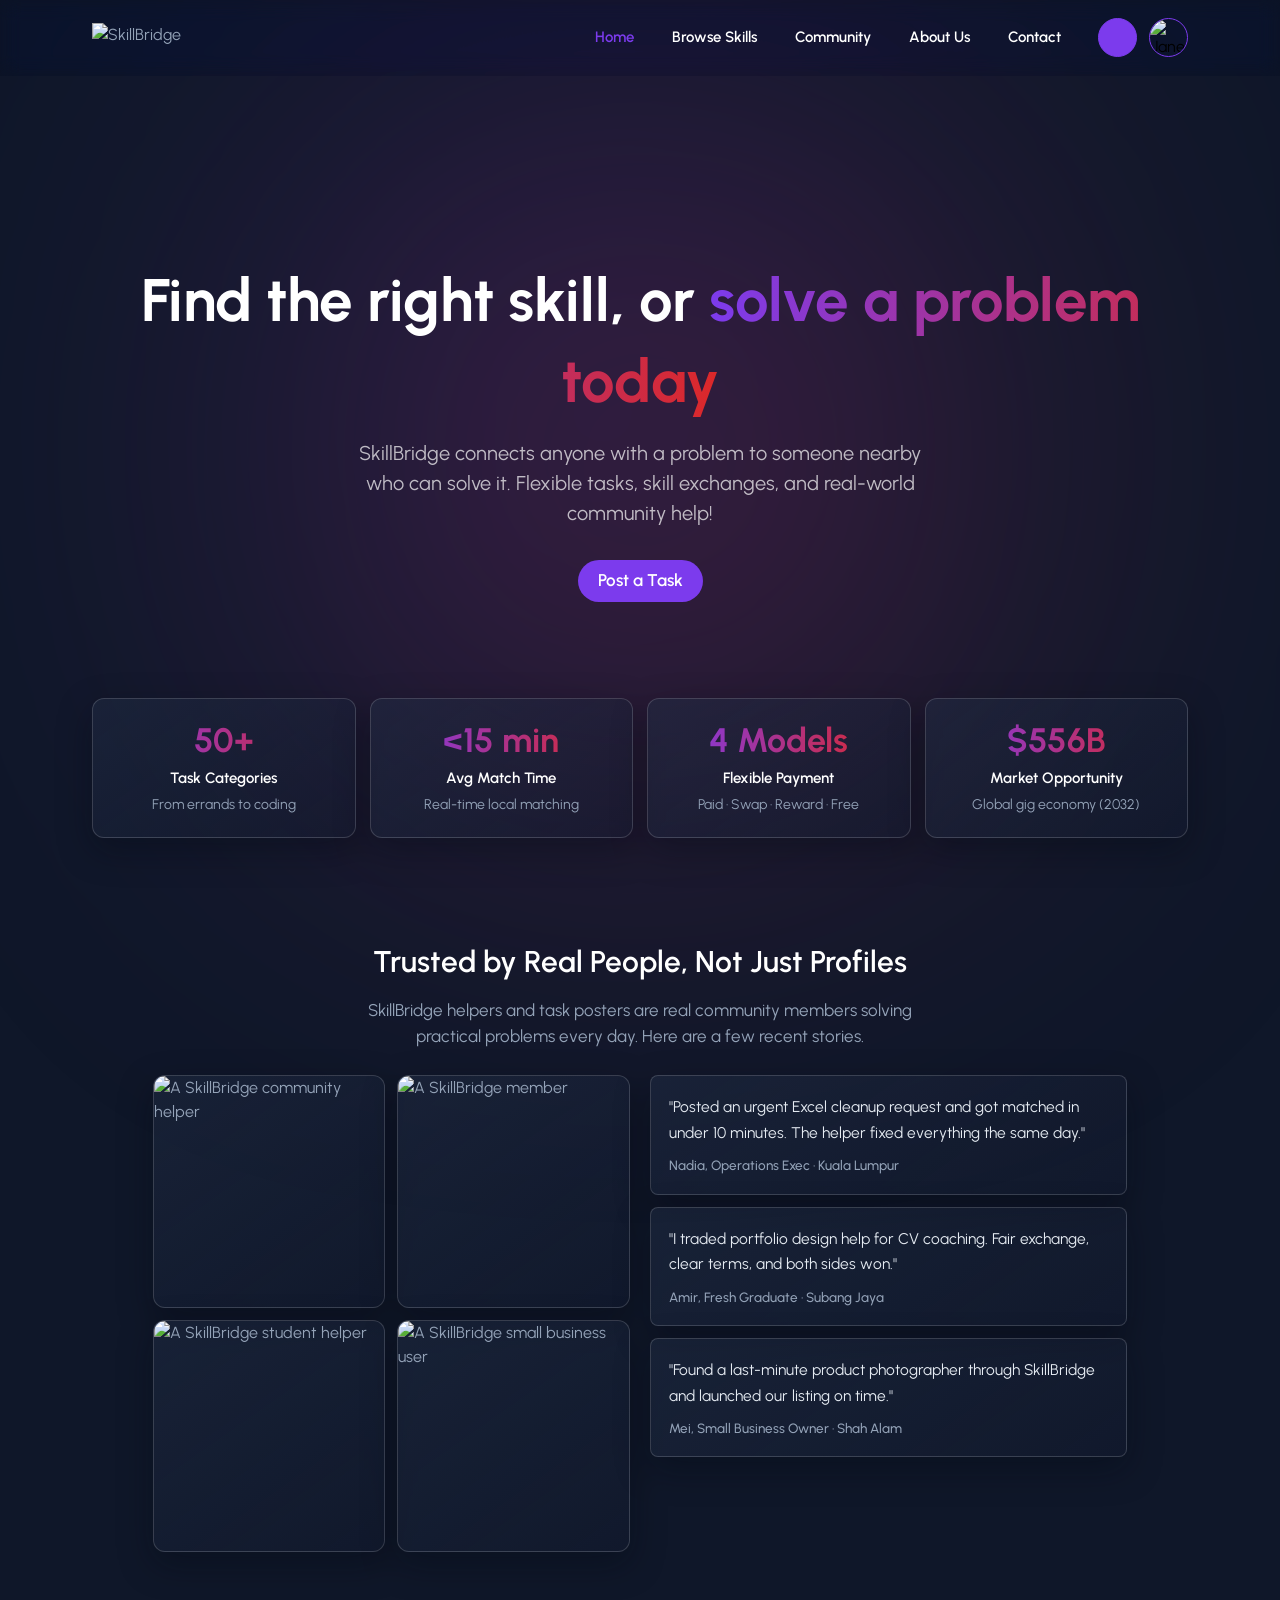
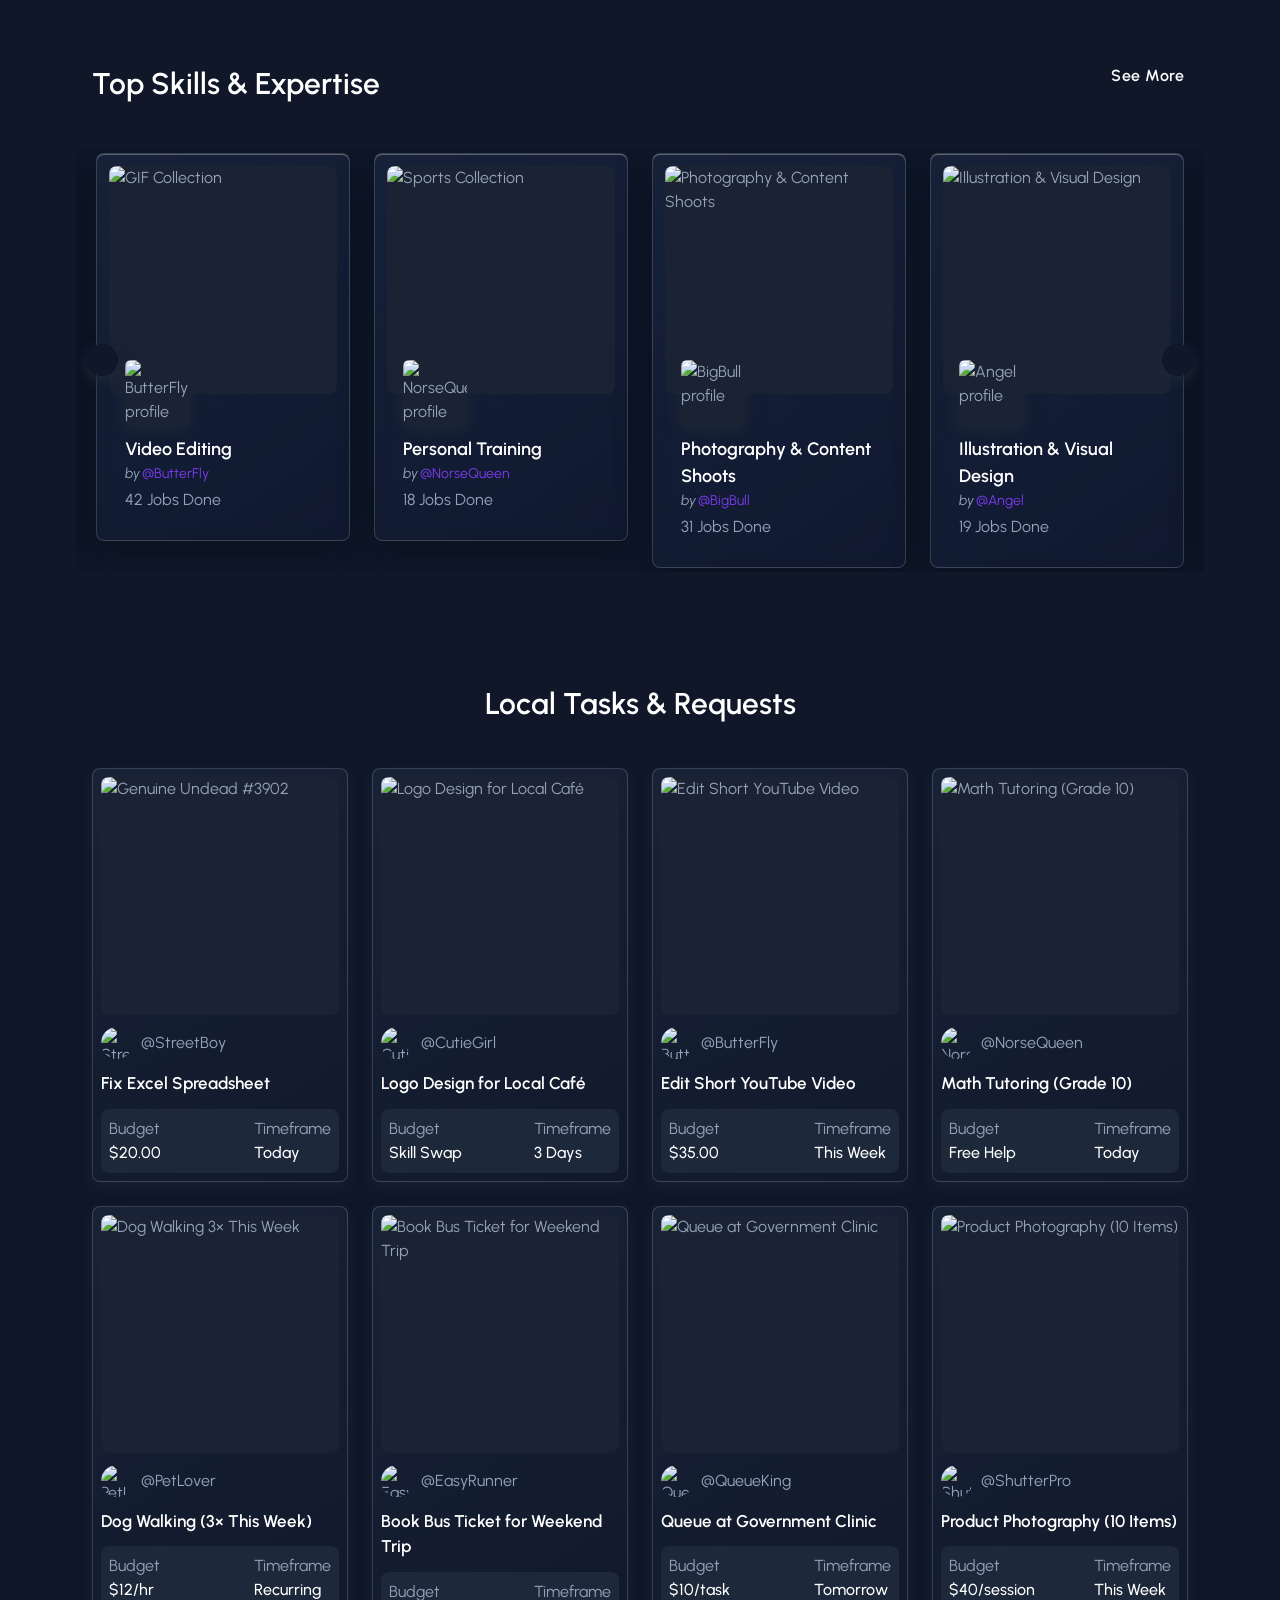
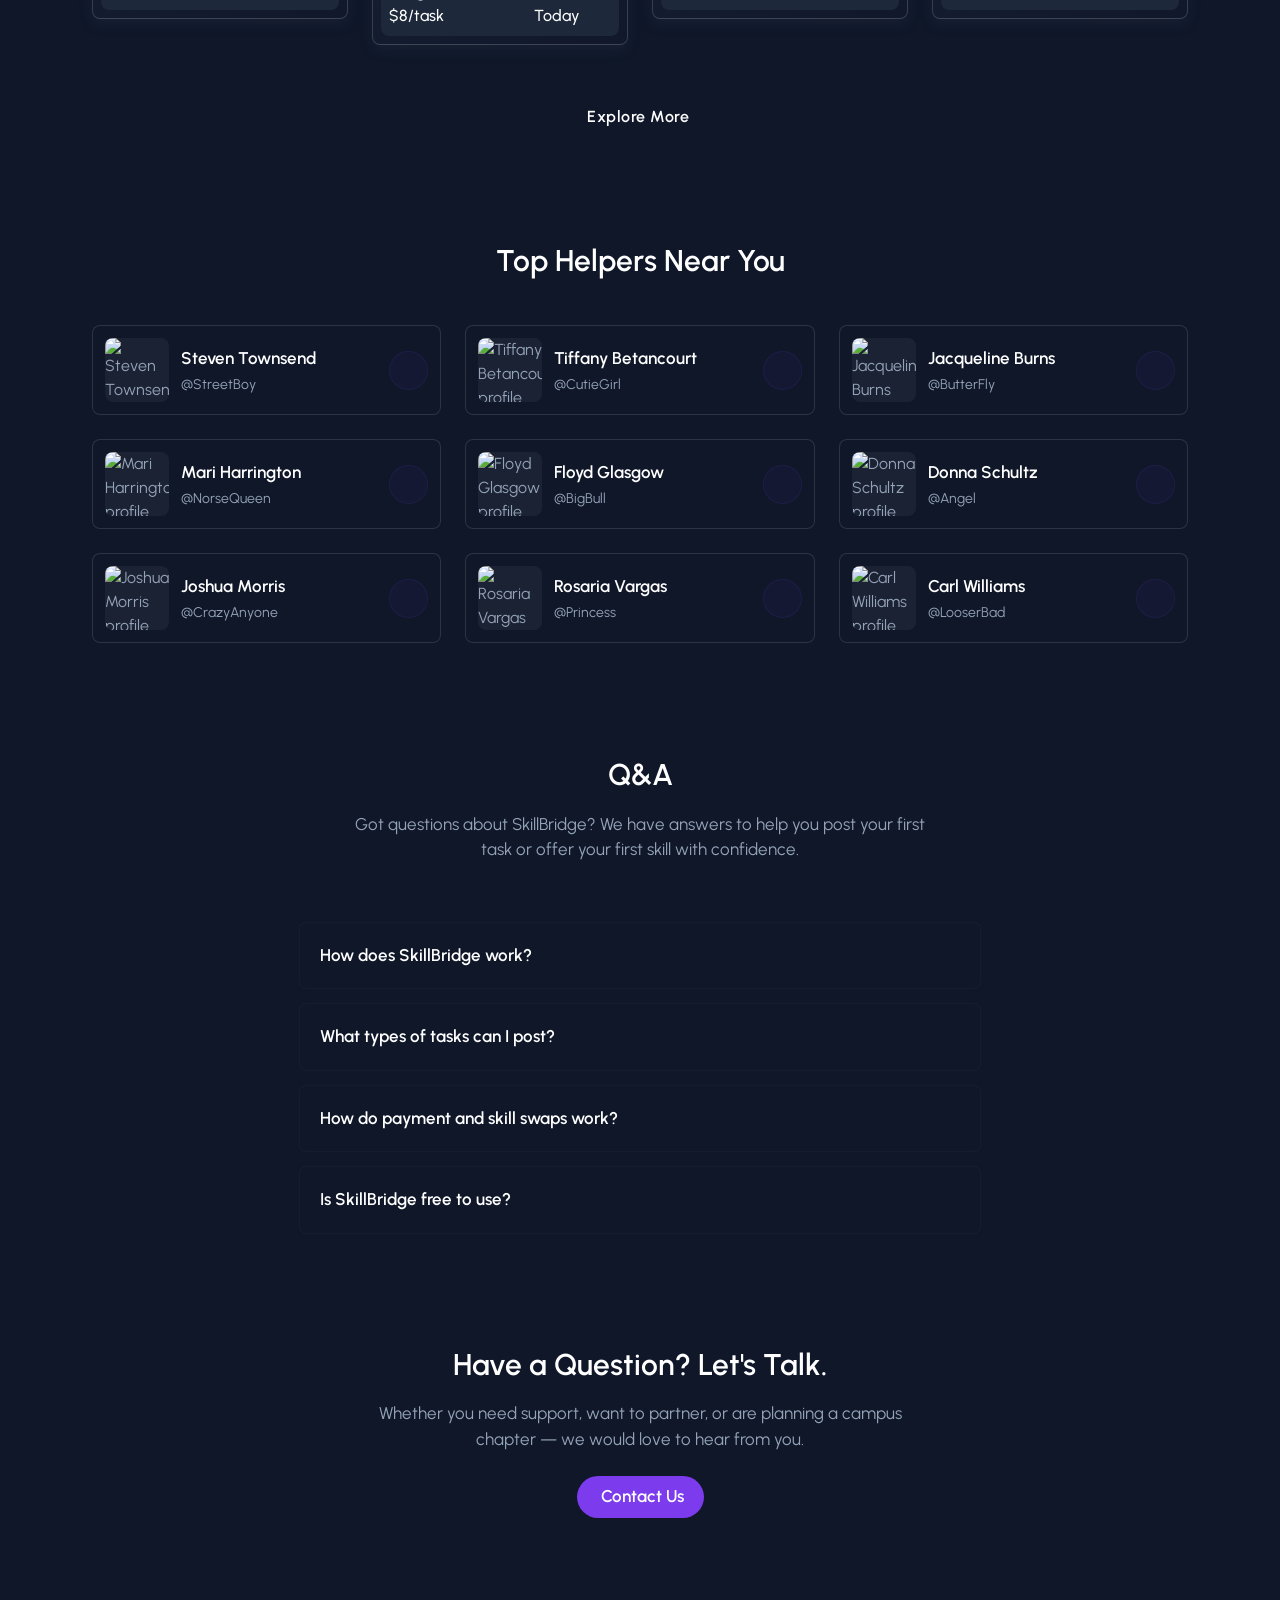
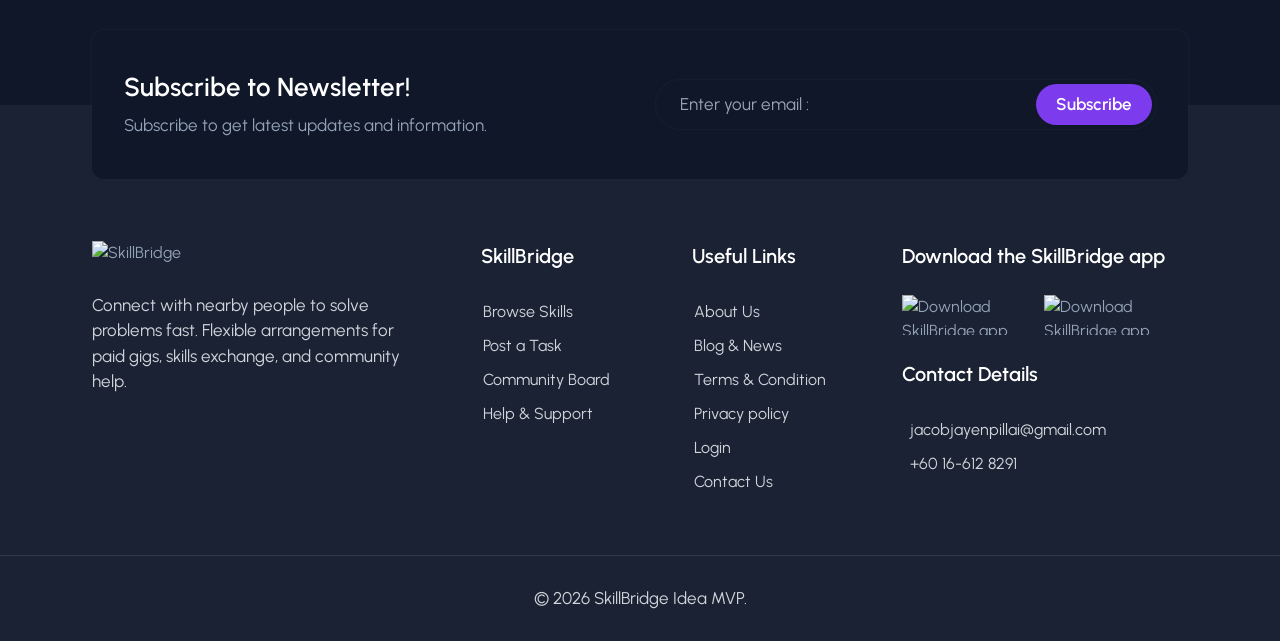
==== index.html @ 65a3cb04 "Initial commit to repository for documentation, references, and rollback" ====
<!doctype html>
<html lang="en">
    <head>
        <meta charset="UTF-8" />
        <meta http-equiv="X-UA-Compatible" content="IE=edge" />
        <meta name="viewport" content="width=device-width, initial-scale=1.0" />

        <!--
    - primary meta tags
  -->
        <title>SkillBridge - Find Skills & Get Help Fast</title>
        <meta
            name="title"
            content="SkillBridge - Find Skills & Get Help Fast"
        />
        <meta
            name="description"
            content="A mobile micro-task platform that connects anyone with a problem to someone nearby who can solve it."
        />

        <!--
    - seo and social sharing meta
  -->
        <link rel="canonical" href="./index.html" />

        <meta property="og:type" content="website" />
        <meta property="og:site_name" content="SkillBridge" />
        <meta
            property="og:title"
            content="SkillBridge - Find Skills & Get Help Fast"
        />
        <meta
            property="og:description"
            content="Connect with nearby skilled people to solve tasks quickly through paid gigs, swaps, rewards, or community help."
        />
        <meta property="og:url" content="./index.html" />
        <meta property="og:image" content="./assets/images/logo.svg" />

        <meta name="twitter:card" content="summary_large_image" />
        <meta name="twitter:title" content="SkillBridge - Find Skills & Get Help Fast" />
        <meta
            name="twitter:description"
            content="Connect with nearby skilled people to solve tasks quickly through paid gigs, swaps, rewards, or community help."
        />
        <meta name="twitter:image" content="./assets/images/logo.svg" />

        <script type="application/ld+json">
            {
                "@context": "https://schema.org",
                "@graph": [
                    {
                        "@type": "Organization",
                        "@id": "./#organization",
                        "name": "SkillBridge",
                        "url": "./index.html",
                        "logo": "./assets/images/logo.svg",
                        "description": "SkillBridge connects people who need help with nearby skilled helpers for fast, flexible task completion.",
                        "email": "jacobjayenpillai@gmail.com",
                        "telephone": "+60166128291"
                    },
                    {
                        "@type": "WebSite",
                        "@id": "./#website",
                        "url": "./index.html",
                        "name": "SkillBridge",
                        "description": "Find skills and get help fast with local micro-task matching.",
                        "publisher": {
                            "@id": "./#organization"
                        }
                    },
                    {
                        "@type": "WebPage",
                        "@id": "./index.html#webpage",
                        "url": "./index.html",
                        "name": "SkillBridge - Find Skills & Get Help Fast",
                        "isPartOf": {
                            "@id": "./#website"
                        },
                        "about": {
                            "@id": "./#organization"
                        },
                        "description": "A mobile micro-task platform that connects anyone with a problem to someone nearby who can solve it."
                    },
                    {
                        "@type": "FAQPage",
                        "@id": "./index.html#faq",
                        "mainEntity": [
                            {
                                "@type": "Question",
                                "name": "How does SkillBridge work?",
                                "acceptedAnswer": {
                                    "@type": "Answer",
                                    "text": "Post a task describing what you need, set a budget or swap offer, and we match you with nearby helpers who have the right skill. Accept the best fit and get it done fast."
                                }
                            },
                            {
                                "@type": "Question",
                                "name": "What types of tasks can I post?",
                                "acceptedAnswer": {
                                    "@type": "Answer",
                                    "text": "Anything from spreadsheet fixes and design work to tutoring, video editing, handyman help, and career coaching. If it is a real skill, someone nearby likely has it."
                                }
                            },
                            {
                                "@type": "Question",
                                "name": "How do payment and skill swaps work?",
                                "acceptedAnswer": {
                                    "@type": "Answer",
                                    "text": "You can offer a cash rate, propose a skill exchange, offer a reward, or request free community help. All arrangements are agreed between you and your helper before work begins."
                                }
                            },
                            {
                                "@type": "Question",
                                "name": "Is SkillBridge free to use?",
                                "acceptedAnswer": {
                                    "@type": "Answer",
                                    "text": "Browsing and posting tasks is always free. SkillBridge earns a small service fee only when a paid task is successfully completed with no upfront cost to try."
                                }
                            }
                        ]
                    }
                ]
            }
        </script>

        <!--
    - favicon
  -->
        <link rel="shortcut icon" href="./favicon.svg" type="image/svg+xml" />

        <!--
    - google font link
  -->
        <link rel="preconnect" href="https://fonts.googleapis.com" />
        <link rel="preconnect" href="https://fonts.gstatic.com" crossorigin />
        <link
            href="https://fonts.googleapis.com/css2?family=Urbanist:wght@400;500;600;700&display=swap"
            rel="stylesheet"
        />

        <!--
    - custom css link
  -->
        <link rel="stylesheet" href="./assets/css/style.css" />
    </head>

    <body id="top">
        <!--
    - #HEADER
  -->

        <header class="header" data-header>
            <div class="container">
                <a href="#">
                    <img
                        src="./assets/images/logo-small.svg"
                        width="40"
                        height="40"
                        alt="SkillBridge home"
                        class="logo-small"
                    />
                    <img
                        src="./assets/images/logo.svg"
                        width="126"
                        height="28"
                        alt="SkillBridge home"
                        class="logo"
                    />
                </a>
                <!-- navigation bar for SkillBridge -->
                <nav class="navbar" data-navbar>
                    <ul class="navbar-list">
                        <li>
                            <a
                                href="./index.html"
                                class="navbar-link label-lg link:hover"
                                aria-current="page"
                                >Home</a
                            >
                        </li>

                        <li>
                            <a
                                href="./browse-skills.html"
                                class="navbar-link label-lg link:hover"
                                >Browse Skills</a
                            >
                        </li>

                        <li>
                            <a
                                href="./community.html"
                                class="navbar-link label-lg link:hover"
                                >Community</a
                            >
                        </li>

                        <li>
                            <a
                                href="./about-us.html"
                                class="navbar-link label-lg link:hover"
                                >About Us</a
                            >
                        </li>

                        <li>
                            <a
                                href="./contact.html"
                                class="navbar-link label-lg link:hover"
                                >Contact</a
                            >
                        </li>
                    </ul>
                </nav>

                <div class="header-action">
                    <button
                        class="btn-icon primary"
                        aria-label="Post a Task"
                        onclick="openTaskModal()"
                    >
                        <ion-icon name="add-circle-outline"></ion-icon>
                    </button>

                    <button
                        class="btn-icon profil-btn"
                        aria-label="SkillBridge account: Jane Doe"
                    >
                        <img
                            src="./assets/images/profile.jpg"
                            width="50"
                            height="50"
                            alt="Jane Doe"
                            class="img-cover"
                        />
                    </button>

                    <button
                        class="nav-toggle-btn"
                        aria-label="menu toggle"
                        data-nav-toggler
                    >
                        <ion-icon
                            name="menu-outline"
                            aria-hidden="true"
                            class="default-icon"
                        ></ion-icon>

                        <ion-icon
                            name="close-outline"
                            aria-hidden="true"
                            class="active-icon"
                        ></ion-icon>
                    </button>
                </div>
            </div>
        </header>

        <main>
            <article>
                <!--
        - #HERO
      -->

                <section class="section hero" aria-label="home">
                    <div class="container">
                        <h1 class="headline-lg hero-title" data-reveal>
                            Find the right skill, or
                            <span class="span">solve a problem today</span>
                        </h1>

                        <p
                            class="section-text body-lg"
                            data-reveal
                            data-reveal-delay="0.08s"
                        >
                            SkillBridge connects anyone with a problem to
                            someone nearby who can solve it. Flexible tasks,
                            skill exchanges, and real-world community help!
                        </p>

                        <a
                            href="#"
                            class="btn"
                            onclick="openTaskModal()"
                            data-reveal
                            data-reveal-delay="0.14s"
                            >Post a Task</a
                        >
                    </div>
                </section>

                <!--
        - #STATS STRIP
      -->

                <section
                    class="section stats-strip"
                    aria-label="platform stats"
                >
                    <div class="container">
                        <ul class="stats-grid">
                            <li class="stat-card" data-reveal>
                                <p class="stat-value">50+</p>
                                <p class="stat-desc">Task Categories</p>
                                <p class="stat-sub">From errands to coding</p>
                            </li>
                            <li
                                class="stat-card"
                                data-reveal
                                data-reveal-delay="0.08s"
                            >
                                <p class="stat-value">&lt;15 min</p>
                                <p class="stat-desc">Avg Match Time</p>
                                <p class="stat-sub">Real-time local matching</p>
                            </li>
                            <li
                                class="stat-card"
                                data-reveal
                                data-reveal-delay="0.16s"
                            >
                                <p class="stat-value">4 Models</p>
                                <p class="stat-desc">Flexible Payment</p>
                                <p class="stat-sub">
                                    Paid · Swap · Reward · Free
                                </p>
                            </li>
                            <li
                                class="stat-card"
                                data-reveal
                                data-reveal-delay="0.24s"
                            >
                                <p class="stat-value">$556B</p>
                                <p class="stat-desc">Market Opportunity</p>
                                <p class="stat-sub">
                                    Global gig economy (2032)
                                </p>
                            </li>
                        </ul>
                    </div>
                </section>

                <!--
        - #TRUST
      -->

                <section class="section trust" aria-labelledby="trust-label">
                    <div class="container">
                        <h2
                            class="headline-md section-title text-center"
                            id="trust-label"
                            data-reveal
                        >
                            Trusted by Real People, Not Just Profiles
                        </h2>

                        <p
                            class="section-text body-md text-center"
                            data-reveal
                            data-reveal-delay="0.08s"
                        >
                            SkillBridge helpers and task posters are real
                            community members solving practical problems every
                            day. Here are a few recent stories.
                        </p>

                        <div class="trust-layout">
                            <div
                                class="trust-photos"
                                data-reveal
                                data-reveal-delay="0.14s"
                            >
                                <figure class="trust-photo trust-photo-lg">
                                    <img
                                        src="./assets/images/avatar-1.jpg"
                                        alt="A SkillBridge community helper"
                                        loading="lazy"
                                        width="220"
                                        height="220"
                                        class="img-cover"
                                    />
                                </figure>
                                <figure class="trust-photo trust-photo-sm">
                                    <img
                                        src="./assets/images/avatar-2.jpg"
                                        alt="A SkillBridge member"
                                        loading="lazy"
                                        width="140"
                                        height="140"
                                        class="img-cover"
                                    />
                                </figure>
                                <figure class="trust-photo trust-photo-sm">
                                    <img
                                        src="./assets/images/avatar-4.jpg"
                                        alt="A SkillBridge student helper"
                                        loading="lazy"
                                        width="140"
                                        height="140"
                                        class="img-cover"
                                    />
                                </figure>
                                <figure class="trust-photo trust-photo-lg">
                                    <img
                                        src="./assets/images/avatar-8.jpg"
                                        alt="A SkillBridge small business user"
                                        loading="lazy"
                                        width="220"
                                        height="220"
                                        class="img-cover"
                                    />
                                </figure>
                            </div>

                            <div class="trust-cards">
                                <article
                                    class="trust-card card"
                                    data-reveal
                                    data-reveal-delay="0.2s"
                                >
                                    <p class="trust-quote">
                                        "Posted an urgent Excel cleanup request
                                        and got matched in under 10 minutes. The
                                        helper fixed everything the same day."
                                    </p>
                                    <p class="trust-meta">
                                        Nadia, Operations Exec · Kuala Lumpur
                                    </p>
                                </article>

                                <article
                                    class="trust-card card"
                                    data-reveal
                                    data-reveal-delay="0.26s"
                                >
                                    <p class="trust-quote">
                                        "I traded portfolio design help for CV
                                        coaching. Fair exchange, clear terms,
                                        and both sides won."
                                    </p>
                                    <p class="trust-meta">
                                        Amir, Fresh Graduate · Subang Jaya
                                    </p>
                                </article>

                                <article
                                    class="trust-card card"
                                    data-reveal
                                    data-reveal-delay="0.32s"
                                >
                                    <p class="trust-quote">
                                        "Found a last-minute product
                                        photographer through SkillBridge and
                                        launched our listing on time."
                                    </p>
                                    <p class="trust-meta">
                                        Mei, Small Business Owner · Shah Alam
                                    </p>
                                </article>
                            </div>
                        </div>
                    </div>
                </section>

                <!--
        - #TOP COLLECTION
      -->

                <section
                    class="section top-collection"
                    aria-labelledby="collection-label"
                >
                    <div class="container">
                        <div class="title-wrapper">
                            <h2
                                class="headline-md section-title text-center"
                                id="collection-label"
                            >
                                Top Skills & Expertise
                            </h2>

                            <a
                                href="./browse-skills.html"
                                class="btn-link link:hover"
                            >
                                <span class="span">See More</span>

                                <ion-icon
                                    name="arrow-forward"
                                    aria-hidden="true"
                                ></ion-icon>
                            </a>
                        </div>

                        <div class="slider" data-slider>
                            <ul class="slider-container" data-slider-container>
                                <li class="slider-item">
                                    <div class="collection-card card">
                                        <figure
                                            class="card-banner img-holder"
                                            style="--width: 500; --height: 500"
                                        >
                                            <img
                                                src="./assets/images/showcase-1.jpg"
                                                width="500"
                                                height="500"
                                                loading="lazy"
                                                alt="Digital Collection"
                                                class="img-cover"
                                            />
                                        </figure>

                                        <div class="card-content">
                                            <div class="card-profile">
                                                <img
                                                    src="./assets/images/avatar-1.jpg"
                                                    width="64"
                                                    height="64"
                                                    loading="lazy"
                                                    alt="CutieGirl profile"
                                                />

                                                <ion-icon
                                                    name="checkmark-circle"
                                                    aria-hidden="true"
                                                ></ion-icon>
                                            </div>

                                            <h3 class="title-md card-title">
                                                <a href="#" class="link:hover"
                                                    >Graphic Design</a
                                                >
                                            </h3>

                                            <p class="label-md card-author">
                                                by
                                                <a href="#" class="link"
                                                    >@CutieGirl</a
                                                >
                                            </p>

                                            <p class="card-text">
                                                25 Jobs Done
                                            </p>
                                        </div>
                                    </div>
                                </li>

                                <li class="slider-item">
                                    <div class="collection-card card">
                                        <figure
                                            class="card-banner img-holder"
                                            style="--width: 500; --height: 500"
                                        >
                                            <img
                                                src="./assets/images/showcase-2.jpg"
                                                width="500"
                                                height="500"
                                                loading="lazy"
                                                alt="GIF Collection"
                                                class="img-cover"
                                            />
                                        </figure>

                                        <div class="card-content">
                                            <div class="card-profile">
                                                <img
                                                    src="./assets/images/avatar-2.jpg"
                                                    width="64"
                                                    height="64"
                                                    loading="lazy"
                                                    alt="ButterFly profile"
                                                />

                                                <ion-icon
                                                    name="checkmark-circle"
                                                    aria-hidden="true"
                                                ></ion-icon>
                                            </div>

                                            <h3 class="title-md card-title">
                                                <a href="#" class="link:hover"
                                                    >Video Editing</a
                                                >
                                            </h3>

                                            <p class="label-md card-author">
                                                by
                                                <a href="#" class="link"
                                                    >@ButterFly</a
                                                >
                                            </p>

                                            <p class="card-text">
                                                42 Jobs Done
                                            </p>
                                        </div>
                                    </div>
                                </li>

                                <li class="slider-item">
                                    <div class="collection-card card">
                                        <figure
                                            class="card-banner img-holder"
                                            style="--width: 500; --height: 500"
                                        >
                                            <img
                                                src="./assets/images/showcase-3.jpg"
                                                width="500"
                                                height="500"
                                                loading="lazy"
                                                alt="Sports Collection"
                                                class="img-cover"
                                            />
                                        </figure>

                                        <div class="card-content">
                                            <div class="card-profile">
                                                <img
                                                    src="./assets/images/avatar-3.jpg"
                                                    width="64"
                                                    height="64"
                                                    loading="lazy"
                                                    alt="NorseQueen profile"
                                                />

                                                <ion-icon
                                                    name="checkmark-circle"
                                                    aria-hidden="true"
                                                ></ion-icon>
                                            </div>

                                            <h3 class="title-md card-title">
                                                <a href="#" class="link:hover"
                                                    >Personal Training</a
                                                >
                                            </h3>

                                            <p class="label-md card-author">
                                                by
                                                <a href="#" class="link"
                                                    >@NorseQueen</a
                                                >
                                            </p>

                                            <p class="card-text">
                                                18 Jobs Done
                                            </p>
                                        </div>
                                    </div>
                                </li>

                                <li class="slider-item">
                                    <div class="collection-card card">
                                        <figure
                                            class="card-banner img-holder"
                                            style="--width: 500; --height: 500"
                                        >
                                            <img
                                                src="./assets/images/showcase-4.jpg"
                                                width="500"
                                                height="500"
                                                loading="lazy"
                                                alt="Photography & Content Shoots"
                                                class="img-cover"
                                            />
                                        </figure>

                                        <div class="card-content">
                                            <div class="card-profile">
                                                <img
                                                    src="./assets/images/avatar-4.jpg"
                                                    width="64"
                                                    height="64"
                                                    loading="lazy"
                                                    alt="BigBull profile"
                                                />

                                                <ion-icon
                                                    name="checkmark-circle"
                                                    aria-hidden="true"
                                                ></ion-icon>
                                            </div>

                                            <h3 class="title-md card-title">
                                                <a href="#" class="link:hover"
                                                    >Photography & Content
                                                    Shoots</a
                                                >
                                            </h3>

                                            <p class="label-md card-author">
                                                by
                                                <a href="#" class="link"
                                                    >@BigBull</a
                                                >
                                            </p>

                                            <p class="card-text">
                                                31 Jobs Done
                                            </p>
                                        </div>
                                    </div>
                                </li>

                                <li class="slider-item">
                                    <div class="collection-card card">
                                        <figure
                                            class="card-banner img-holder"
                                            style="--width: 500; --height: 500"
                                        >
                                            <img
                                                src="./assets/images/showcase-5.jpg"
                                                width="500"
                                                height="500"
                                                loading="lazy"
                                                alt="Illustration & Visual Design"
                                                class="img-cover"
                                            />
                                        </figure>

                                        <div class="card-content">
                                            <div class="card-profile">
                                                <img
                                                    src="./assets/images/avatar-5.jpg"
                                                    width="64"
                                                    height="64"
                                                    loading="lazy"
                                                    alt="Angel profile"
                                                />

                                                <ion-icon
                                                    name="checkmark-circle"
                                                    aria-hidden="true"
                                                ></ion-icon>
                                            </div>

                                            <h3 class="title-md card-title">
                                                <a href="#" class="link:hover"
                                                    >Illustration & Visual
                                                    Design</a
                                                >
                                            </h3>

                                            <p class="label-md card-author">
                                                by
                                                <a href="#" class="link"
                                                    >@Angel</a
                                                >
                                            </p>

                                            <p class="card-text">
                                                19 Jobs Done
                                            </p>
                                        </div>
                                    </div>
                                </li>

                                <li class="slider-item">
                                    <div class="collection-card card">
                                        <figure
                                            class="card-banner img-holder"
                                            style="--width: 500; --height: 500"
                                        >
                                            <img
                                                src="./assets/images/showcase-6.gif"
                                                width="500"
                                                height="500"
                                                loading="lazy"
                                                alt="Motion Graphics & Animation"
                                                class="img-cover"
                                            />
                                        </figure>

                                        <div class="card-content">
                                            <div class="card-profile">
                                                <img
                                                    src="./assets/images/avatar-6.gif"
                                                    width="64"
                                                    height="64"
                                                    loading="lazy"
                                                    alt="CrazyAnyone profile"
                                                />

                                                <ion-icon
                                                    name="checkmark-circle"
                                                    aria-hidden="true"
                                                ></ion-icon>
                                            </div>

                                            <h3 class="title-md card-title">
                                                <a href="#" class="link:hover"
                                                    >Motion Graphics &
                                                    Animation</a
                                                >
                                            </h3>

                                            <p class="label-md card-author">
                                                by
                                                <a href="#" class="link"
                                                    >@CrazyAnyone</a
                                                >
                                            </p>

                                            <p class="card-text">
                                                28 Jobs Done
                                            </p>
                                        </div>
                                    </div>
                                </li>
                            </ul>

                            <button
                                class="slider-btn prev"
                                aria-label="Slide to previous item"
                                data-slider-prev
                            >
                                <ion-icon
                                    name="chevron-back-sharp"
                                    aria-hidden="true"
                                ></ion-icon>
                            </button>

                            <button
                                class="slider-btn next"
                                aria-label="Slide to next item"
                                data-slider-next
                            >
                                <ion-icon
                                    name="chevron-forward-sharp"
                                    aria-hidden="true"
                                ></ion-icon>
                            </button>
                        </div>

                        <a
                            href="./browse-skills.html"
                            class="btn-link link:hover"
                        >
                            <span class="span">See More</span>

                            <ion-icon
                                name="arrow-forward"
                                aria-hidden="true"
                            ></ion-icon>
                        </a>
                    </div>
                </section>

                <!--
        - #DISCOVER ITEM
      -->

                <section
                    class="section discover"
                    aria-labelledby="discover-label"
                >
                    <div class="container">
                        <h2
                            class="headline-md section-title text-center"
                            id="discover-label"
                        >
                            Local Tasks & Requests
                        </h2>

                        <ul class="grid-list">
                            <li>
                                <div class="discover-card card">
                                    <div
                                        class="card-banner img-holder"
                                        style="--width: 500; --height: 500"
                                    >
                                        <img
                                            src="./assets/images/showcase-8.gif"
                                            width="500"
                                            height="500"
                                            loading="lazy"
                                            alt="Genuine Undead #3902"
                                            class="img-cover"
                                        />

                                        <button
                                            class="btn btn-primary"
                                            onclick="openSwipeModal()"
                                        >
                                            <ion-icon
                                                name="flash"
                                                aria-hidden="true"
                                            ></ion-icon>

                                            <span class="span">Offer Help</span>
                                        </button>
                                    </div>

                                    <div class="card-profile">
                                        <img
                                            src="./assets/images/avatar-8.jpg"
                                            width="32"
                                            height="32"
                                            loading="lazy"
                                            alt="StreetBoy profile"
                                            class="img"
                                        />

                                        <a href="#" class="link:hover"
                                            >@StreetBoy</a
                                        >
                                    </div>

                                    <h3 class="title-sm card-title">
                                        <a href="#" class="link:hover"
                                            >Fix Excel Spreadsheet</a
                                        >
                                    </h3>

                                    <div class="card-meta">
                                        <div>
                                            <p>Budget</p>

                                            <div class="card-price">
                                                <span class="span">$20.00</span>
                                            </div>
                                        </div>

                                        <div>
                                            <p>Timeframe</p>

                                            <div class="card-price">
                                                <span class="span">Today</span>
                                            </div>
                                        </div>
                                    </div>
                                </div>
                            </li>

                            <li>
                                <div class="discover-card card">
                                    <div
                                        class="card-banner img-holder"
                                        style="--width: 500; --height: 500"
                                    >
                                        <img
                                            src="./assets/images/showcase-7.jpg"
                                            width="500"
                                            height="500"
                                            loading="lazy"
                                            alt="Logo Design for Local Café"
                                            class="img-cover"
                                        />

                                        <button
                                            class="btn btn-primary"
                                            onclick="openSwipeModal()"
                                        >
                                            <ion-icon
                                                name="flash"
                                                aria-hidden="true"
                                            ></ion-icon>

                                            <span class="span">Offer Help</span>
                                        </button>
                                    </div>

                                    <div class="card-profile">
                                        <img
                                            src="./assets/images/avatar-7.jpg"
                                            width="32"
                                            height="32"
                                            loading="lazy"
                                            alt="CutieGirl profile"
                                            class="img"
                                        />

                                        <a href="#" class="link:hover"
                                            >@CutieGirl</a
                                        >
                                    </div>

                                    <h3 class="title-sm card-title">
                                        <a href="#" class="link:hover"
                                            >Logo Design for Local Café</a
                                        >
                                    </h3>

                                    <div class="card-meta">
                                        <div>
                                            <p>Budget</p>

                                            <div class="card-price">
                                                <span class="span"
                                                    >Skill Swap</span
                                                >
                                            </div>
                                        </div>

                                        <div>
                                            <p>Timeframe</p>

                                            <div class="card-price">
                                                <span class="span">3 Days</span>
                                            </div>
                                        </div>
                                    </div>
                                </div>
                            </li>

                            <li>
                                <div class="discover-card card">
                                    <div
                                        class="card-banner img-holder"
                                        style="--width: 500; --height: 500"
                                    >
                                        <img
                                            src="./assets/images/showcase-6.gif"
                                            width="500"
                                            height="500"
                                            loading="lazy"
                                            alt="Edit Short YouTube Video"
                                            class="img-cover"
                                        />

                                        <button
                                            class="btn btn-primary"
                                            onclick="openSwipeModal()"
                                        >
                                            <ion-icon
                                                name="flash"
                                                aria-hidden="true"
                                            ></ion-icon>

                                            <span class="span">Offer Help</span>
                                        </button>
                                    </div>

                                    <div class="card-profile">
                                        <img
                                            src="./assets/images/avatar-6.gif"
                                            width="32"
                                            height="32"
                                            loading="lazy"
                                            alt="ButterFly profile"
                                            class="img"
                                        />

                                        <a href="#" class="link:hover"
                                            >@ButterFly</a
                                        >
                                    </div>

                                    <h3 class="title-sm card-title">
                                        <a href="#" class="link:hover"
                                            >Edit Short YouTube Video</a
                                        >
                                    </h3>

                                    <div class="card-meta">
                                        <div>
                                            <p>Budget</p>

                                            <div class="card-price">
                                                <span class="span">$35.00</span>
                                            </div>
                                        </div>

                                        <div>
                                            <p>Timeframe</p>

                                            <div class="card-price">
                                                <span class="span"
                                                    >This Week</span
                                                >
                                            </div>
                                        </div>
                                    </div>
                                </div>
                            </li>

                            <li>
                                <div class="discover-card card">
                                    <div
                                        class="card-banner img-holder"
                                        style="--width: 500; --height: 500"
                                    >
                                        <img
                                            src="./assets/images/showcase-5.jpg"
                                            width="500"
                                            height="500"
                                            loading="lazy"
                                            alt="Math Tutoring (Grade 10)"
                                            class="img-cover"
                                        />

                                        <button
                                            class="btn btn-primary"
                                            onclick="openSwipeModal()"
                                        >
                                            <ion-icon
                                                name="flash"
                                                aria-hidden="true"
                                            ></ion-icon>

                                            <span class="span">Offer Help</span>
                                        </button>
                                    </div>

                                    <div class="card-profile">
                                        <img
                                            src="./assets/images/avatar-5.jpg"
                                            width="32"
                                            height="32"
                                            loading="lazy"
                                            alt="NorseQueen profile"
                                            class="img"
                                        />

                                        <a href="#" class="link:hover"
                                            >@NorseQueen</a
                                        >
                                    </div>

                                    <h3 class="title-sm card-title">
                                        <a href="#" class="link:hover"
                                            >Math Tutoring (Grade 10)</a
                                        >
                                    </h3>

                                    <div class="card-meta">
                                        <div>
                                            <p>Budget</p>

                                            <div class="card-price">
                                                <span class="span"
                                                    >Free Help</span
                                                >
                                            </div>
                                        </div>

                                        <div>
                                            <p>Timeframe</p>

                                            <div class="card-price">
                                                <span class="span">Today</span>
                                            </div>
                                        </div>
                                    </div>
                                </div>
                            </li>

                            <li>
                                <div class="discover-card card">
                                    <div
                                        class="card-banner img-holder"
                                        style="--width: 500; --height: 500"
                                    >
                                        <img
                                            src="./assets/images/showcase-4.jpg"
                                            width="500"
                                            height="500"
                                            loading="lazy"
                                            alt="Dog Walking 3× This Week"
                                            class="img-cover"
                                        />

                                        <button
                                            class="btn btn-primary"
                                            onclick="openSwipeModal()"
                                        >
                                            <ion-icon
                                                name="flash"
                                                aria-hidden="true"
                                            ></ion-icon>

                                            <span class="span">Offer Help</span>
                                        </button>
                                    </div>

                                    <div class="card-profile">
                                        <img
                                            src="./assets/images/avatar-4.jpg"
                                            width="32"
                                            height="32"
                                            loading="lazy"
                                            alt="PetLover profile"
                                            class="img"
                                        />

                                        <a href="#" class="link:hover"
                                            >@PetLover</a
                                        >
                                    </div>

                                    <h3 class="title-sm card-title">
                                        <a href="#" class="link:hover"
                                            >Dog Walking (3× This Week)</a
                                        >
                                    </h3>

                                    <div class="card-meta">
                                        <div>
                                            <p>Budget</p>

                                            <div class="card-price">
                                                <span class="span">$12/hr</span>
                                            </div>
                                        </div>

                                        <div>
                                            <p>Timeframe</p>

                                            <div class="card-price">
                                                <span class="span"
                                                    >Recurring</span
                                                >
                                            </div>
                                        </div>
                                    </div>
                                </div>
                            </li>

                            <li>
                                <div class="discover-card card">
                                    <div
                                        class="card-banner img-holder"
                                        style="--width: 500; --height: 500"
                                    >
                                        <img
                                            src="./assets/images/showcase-3.jpg"
                                            width="500"
                                            height="500"
                                            loading="lazy"
                                            alt="Book Bus Ticket for Weekend Trip"
                                            class="img-cover"
                                        />

                                        <button
                                            class="btn btn-primary"
                                            onclick="openSwipeModal()"
                                        >
                                            <ion-icon
                                                name="flash"
                                                aria-hidden="true"
                                            ></ion-icon>

                                            <span class="span">Offer Help</span>
                                        </button>
                                    </div>

                                    <div class="card-profile">
                                        <img
                                            src="./assets/images/avatar-3.jpg"
                                            width="32"
                                            height="32"
                                            loading="lazy"
                                            alt="EasyRunner profile"
                                            class="img"
                                        />

                                        <a href="#" class="link:hover"
                                            >@EasyRunner</a
                                        >
                                    </div>

                                    <h3 class="title-sm card-title">
                                        <a href="#" class="link:hover"
                                            >Book Bus Ticket for Weekend Trip</a
                                        >
                                    </h3>

                                    <div class="card-meta">
                                        <div>
                                            <p>Budget</p>

                                            <div class="card-price">
                                                <span class="span"
                                                    >$8/task</span
                                                >
                                            </div>
                                        </div>

                                        <div>
                                            <p>Timeframe</p>

                                            <div class="card-price">
                                                <span class="span">Today</span>
                                            </div>
                                        </div>
                                    </div>
                                </div>
                            </li>

                            <li>
                                <div class="discover-card card">
                                    <div
                                        class="card-banner img-holder"
                                        style="--width: 500; --height: 500"
                                    >
                                        <img
                                            src="./assets/images/showcase-2.jpg"
                                            width="500"
                                            height="500"
                                            loading="lazy"
                                            alt="Queue at Government Clinic"
                                            class="img-cover"
                                        />

                                        <button
                                            class="btn btn-primary"
                                            onclick="openSwipeModal()"
                                        >
                                            <ion-icon
                                                name="flash"
                                                aria-hidden="true"
                                            ></ion-icon>

                                            <span class="span">Offer Help</span>
                                        </button>
                                    </div>

                                    <div class="card-profile">
                                        <img
                                            src="./assets/images/avatar-2.jpg"
                                            width="32"
                                            height="32"
                                            loading="lazy"
                                            alt="QueueKing profile"
                                            class="img"
                                        />

                                        <a href="#" class="link:hover"
                                            >@QueueKing</a
                                        >
                                    </div>

                                    <h3 class="title-sm card-title">
                                        <a href="#" class="link:hover"
                                            >Queue at Government Clinic</a
                                        >
                                    </h3>

                                    <div class="card-meta">
                                        <div>
                                            <p>Budget</p>

                                            <div class="card-price">
                                                <span class="span"
                                                    >$10/task</span
                                                >
                                            </div>
                                        </div>

                                        <div>
                                            <p>Timeframe</p>

                                            <div class="card-price">
                                                <span class="span"
                                                    >Tomorrow</span
                                                >
                                            </div>
                                        </div>
                                    </div>
                                </div>
                            </li>

                            <li>
                                <div class="discover-card card">
                                    <div
                                        class="card-banner img-holder"
                                        style="--width: 500; --height: 500"
                                    >
                                        <img
                                            src="./assets/images/showcase-1.jpg"
                                            width="500"
                                            height="500"
                                            loading="lazy"
                                            alt="Product Photography (10 Items)"
                                            class="img-cover"
                                        />

                                        <button
                                            class="btn btn-primary"
                                            onclick="openSwipeModal()"
                                        >
                                            <ion-icon
                                                name="flash"
                                                aria-hidden="true"
                                            ></ion-icon>

                                            <span class="span">Offer Help</span>
                                        </button>
                                    </div>

                                    <div class="card-profile">
                                        <img
                                            src="./assets/images/avatar-1.jpg"
                                            width="32"
                                            height="32"
                                            loading="lazy"
                                            alt="ShutterPro profile"
                                            class="img"
                                        />

                                        <a href="#" class="link:hover"
                                            >@ShutterPro</a
                                        >
                                    </div>

                                    <h3 class="title-sm card-title">
                                        <a href="#" class="link:hover"
                                            >Product Photography (10 Items)</a
                                        >
                                    </h3>

                                    <div class="card-meta">
                                        <div>
                                            <p>Budget</p>

                                            <div class="card-price">
                                                <span class="span"
                                                    >$40/session</span
                                                >
                                            </div>
                                        </div>

                                        <div>
                                            <p>Timeframe</p>

                                            <div class="card-price">
                                                <span class="span"
                                                    >This Week</span
                                                >
                                            </div>
                                        </div>
                                    </div>
                                </div>
                            </li>
                        </ul>

                        <a
                            href="./browse-skills.html"
                            class="btn-link link:hover"
                        >
                            <span class="span">Explore More</span>

                            <ion-icon
                                name="arrow-forward"
                                aria-hidden="true"
                            ></ion-icon>
                        </a>
                    </div>
                </section>

                <!--
        - SELLERS
      -->

                <section
                    class="section sellers"
                    aria-labelledby="sellers-label"
                >
                    <div class="container">
                        <h2
                            class="headline-md section-title text-center"
                            id="sellers-label"
                        >
                            Top Helpers Near You
                        </h2>

                        <ul class="grid-list">
                            <li>
                                <div class="seller-card card">
                                    <figure class="card-banner">
                                        <img
                                            src="./assets/images/avatar-1.jpg"
                                            width="64"
                                            height="64"
                                            loading="lazy"
                                            alt="Steven Townsend profile"
                                        />

                                        <ion-icon
                                            name="checkmark-circle"
                                        ></ion-icon>
                                    </figure>

                                    <div class="card-title-wrapper">
                                        <h3 class="title-sm">
                                            <a href="#" class="link:hover"
                                                >Steven Townsend</a
                                            >
                                        </h3>

                                        <p class="user-name label-md">
                                            @StreetBoy
                                        </p>
                                    </div>

                                    <button
                                        class="btn-icon outline"
                                        aria-label="Hire Steven Townsend"
                                    >
                                        <ion-icon
                                            name="person-add-outline"
                                            aria-hidden="true"
                                        ></ion-icon>
                                    </button>
                                </div>
                            </li>

                            <li>
                                <div class="seller-card card">
                                    <figure class="card-banner">
                                        <img
                                            src="./assets/images/avatar-2.jpg"
                                            width="64"
                                            height="64"
                                            loading="lazy"
                                            alt="Tiffany Betancourt profile"
                                        />

                                        <ion-icon
                                            name="checkmark-circle"
                                        ></ion-icon>
                                    </figure>

                                    <div class="card-title-wrapper">
                                        <h3 class="title-sm">
                                            <a href="#" class="link:hover"
                                                >Tiffany Betancourt</a
                                            >
                                        </h3>

                                        <p class="user-name label-md">
                                            @CutieGirl
                                        </p>
                                    </div>

                                    <button
                                        class="btn-icon outline"
                                        aria-label="Hire Tiffany Betancourt"
                                    >
                                        <ion-icon
                                            name="person-add-outline"
                                            aria-hidden="true"
                                        ></ion-icon>
                                    </button>
                                </div>
                            </li>

                            <li>
                                <div class="seller-card card">
                                    <figure class="card-banner">
                                        <img
                                            src="./assets/images/avatar-3.jpg"
                                            width="64"
                                            height="64"
                                            loading="lazy"
                                            alt="Jacqueline Burns profile"
                                        />

                                        <ion-icon
                                            name="checkmark-circle"
                                        ></ion-icon>
                                    </figure>

                                    <div class="card-title-wrapper">
                                        <h3 class="title-sm">
                                            <a href="#" class="link:hover"
                                                >Jacqueline Burns</a
                                            >
                                        </h3>

                                        <p class="user-name label-md">
                                            @ButterFly
                                        </p>
                                    </div>

                                    <button
                                        class="btn-icon outline"
                                        aria-label="Hire Jacqueline Burns"
                                    >
                                        <ion-icon
                                            name="person-add-outline"
                                            aria-hidden="true"
                                        ></ion-icon>
                                    </button>
                                </div>
                            </li>

                            <li>
                                <div class="seller-card card">
                                    <figure class="card-banner">
                                        <img
                                            src="./assets/images/avatar-4.jpg"
                                            width="64"
                                            height="64"
                                            loading="lazy"
                                            alt="Mari Harrington profile"
                                        />

                                        <ion-icon
                                            name="checkmark-circle"
                                        ></ion-icon>
                                    </figure>

                                    <div class="card-title-wrapper">
                                        <h3 class="title-sm">
                                            <a href="#" class="link:hover"
                                                >Mari Harrington</a
                                            >
                                        </h3>

                                        <p class="user-name label-md">
                                            @NorseQueen
                                        </p>
                                    </div>

                                    <button
                                        class="btn-icon outline"
                                        aria-label="Hire Mari Harrington"
                                    >
                                        <ion-icon
                                            name="person-add-outline"
                                            aria-hidden="true"
                                        ></ion-icon>
                                    </button>
                                </div>
                            </li>

                            <li>
                                <div class="seller-card card">
                                    <figure class="card-banner">
                                        <img
                                            src="./assets/images/avatar-5.jpg"
                                            width="64"
                                            height="64"
                                            loading="lazy"
                                            alt="Floyd Glasgow profile"
                                        />

                                        <ion-icon
                                            name="checkmark-circle"
                                        ></ion-icon>
                                    </figure>

                                    <div class="card-title-wrapper">
                                        <h3 class="title-sm">
                                            <a href="#" class="link:hover"
                                                >Floyd Glasgow</a
                                            >
                                        </h3>

                                        <p class="user-name label-md">
                                            @BigBull
                                        </p>
                                    </div>

                                    <button
                                        class="btn-icon outline"
                                        aria-label="Hire Floyd Glasgow"
                                    >
                                        <ion-icon
                                            name="person-add-outline"
                                            aria-hidden="true"
                                        ></ion-icon>
                                    </button>
                                </div>
                            </li>

                            <li>
                                <div class="seller-card card">
                                    <figure class="card-banner">
                                        <img
                                            src="./assets/images/avatar-6.gif"
                                            width="64"
                                            height="64"
                                            loading="lazy"
                                            alt="Donna Schultz profile"
                                        />

                                        <ion-icon
                                            name="checkmark-circle"
                                        ></ion-icon>
                                    </figure>

                                    <div class="card-title-wrapper">
                                        <h3 class="title-sm">
                                            <a href="#" class="link:hover"
                                                >Donna Schultz</a
                                            >
                                        </h3>

                                        <p class="user-name label-md">@Angel</p>
                                    </div>

                                    <button
                                        class="btn-icon outline"
                                        aria-label="Hire Donna Schultz"
                                    >
                                        <ion-icon
                                            name="person-add-outline"
                                            aria-hidden="true"
                                        ></ion-icon>
                                    </button>
                                </div>
                            </li>

                            <li>
                                <div class="seller-card card">
                                    <figure class="card-banner">
                                        <img
                                            src="./assets/images/avatar-7.jpg"
                                            width="64"
                                            height="64"
                                            loading="lazy"
                                            alt="Joshua Morris profile"
                                        />

                                        <ion-icon
                                            name="checkmark-circle"
                                        ></ion-icon>
                                    </figure>

                                    <div class="card-title-wrapper">
                                        <h3 class="title-sm">
                                            <a href="#" class="link:hover"
                                                >Joshua Morris</a
                                            >
                                        </h3>

                                        <p class="user-name label-md">
                                            @CrazyAnyone
                                        </p>
                                    </div>

                                    <button
                                        class="btn-icon outline"
                                        aria-label="Hire Joshua Morris"
                                    >
                                        <ion-icon
                                            name="person-add-outline"
                                            aria-hidden="true"
                                        ></ion-icon>
                                    </button>
                                </div>
                            </li>

                            <li>
                                <div class="seller-card card">
                                    <figure class="card-banner">
                                        <img
                                            src="./assets/images/avatar-8.jpg"
                                            width="64"
                                            height="64"
                                            loading="lazy"
                                            alt="Rosaria Vargas profile"
                                        />

                                        <ion-icon
                                            name="checkmark-circle"
                                        ></ion-icon>
                                    </figure>

                                    <div class="card-title-wrapper">
                                        <h3 class="title-sm">
                                            <a href="#" class="link:hover"
                                                >Rosaria Vargas</a
                                            >
                                        </h3>

                                        <p class="user-name label-md">
                                            @Princess
                                        </p>
                                    </div>

                                    <button
                                        class="btn-icon outline"
                                        aria-label="Hire Rosaria Vargas"
                                    >
                                        <ion-icon
                                            name="person-add-outline"
                                            aria-hidden="true"
                                        ></ion-icon>
                                    </button>
                                </div>
                            </li>

                            <li>
                                <div class="seller-card card">
                                    <figure class="card-banner">
                                        <img
                                            src="./assets/images/avatar-2.jpg"
                                            width="64"
                                            height="64"
                                            loading="lazy"
                                            alt="Carl Williams profile"
                                        />

                                        <ion-icon
                                            name="checkmark-circle"
                                        ></ion-icon>
                                    </figure>

                                    <div class="card-title-wrapper">
                                        <h3 class="title-sm">
                                            <a href="#" class="link:hover"
                                                >Carl Williams</a
                                            >
                                        </h3>

                                        <p class="user-name label-md">
                                            @LooserBad
                                        </p>
                                    </div>

                                    <button
                                        class="btn-icon outline"
                                        aria-label="Hire Carl Williams"
                                    >
                                        <ion-icon
                                            name="person-add-outline"
                                            aria-hidden="true"
                                        ></ion-icon>
                                    </button>
                                </div>
                            </li>
                        </ul>
                    </div>
                </section>

                <!--
        - #QNA
      -->

                <section class="section qna" aria-label="question and answer">
                    <div class="container">
                        <h2 class="headline-md section-title text-center">
                            Q&A
                        </h2>

                        <p class="section-text body-md text-center">
                            Got questions about SkillBridge? We have answers to
                            help you post your first task or offer your first
                            skill with confidence.
                        </p>

                        <ul class="qna-list">
                            <li class="qna-item">
                                <div class="qna-card" data-accordion>
                                    <button class="qna-btn" data-accordion-btn>
                                        <h3 class="title-sm">
                                            How does SkillBridge work?
                                        </h3>

                                        <ion-icon
                                            name="chevron-down"
                                            aria-hidden="true"
                                        ></ion-icon>
                                    </button>

                                    <div class="qna-content">
                                        <p class="body-md">
                                            Post a task describing what you
                                            need, set a budget or swap offer,
                                            and we match you with nearby helpers
                                            who have the right skill. Accept the
                                            best fit and get it done — fast.
                                        </p>
                                    </div>
                                </div>
                            </li>

                            <li class="qna-item">
                                <div class="qna-card" data-accordion>
                                    <button class="qna-btn" data-accordion-btn>
                                        <h3 class="title-sm">
                                            What types of tasks can I post?
                                        </h3>

                                        <ion-icon
                                            name="chevron-down"
                                            aria-hidden="true"
                                        ></ion-icon>
                                    </button>

                                    <div class="qna-content">
                                        <p class="body-md">
                                            Anything from spreadsheet fixes and
                                            design work to tutoring, video
                                            editing, handyman help, and career
                                            coaching. If it is a real skill,
                                            someone nearby likely has it.
                                        </p>
                                    </div>
                                </div>
                            </li>

                            <li class="qna-item">
                                <div class="qna-card" data-accordion>
                                    <button class="qna-btn" data-accordion-btn>
                                        <h3 class="title-sm">
                                            How do payment and skill swaps work?
                                        </h3>

                                        <ion-icon
                                            name="chevron-down"
                                            aria-hidden="true"
                                        ></ion-icon>
                                    </button>

                                    <div class="qna-content">
                                        <p class="body-md">
                                            You can offer a cash rate, propose a
                                            skill exchange, offer a reward, or
                                            request free community help. All
                                            arrangements are agreed between you
                                            and your helper before work begins.
                                        </p>
                                    </div>
                                </div>
                            </li>

                            <li class="qna-item">
                                <div class="qna-card" data-accordion>
                                    <button class="qna-btn" data-accordion-btn>
                                        <h3 class="title-sm">
                                            Is SkillBridge free to use?
                                        </h3>

                                        <ion-icon
                                            name="chevron-down"
                                            aria-hidden="true"
                                        ></ion-icon>
                                    </button>

                                    <div class="qna-content">
                                        <p class="body-md">
                                            Browsing and posting tasks is always
                                            free. SkillBridge earns a small
                                            service fee only when a paid task is
                                            successfully completed — no upfront
                                            cost to try.
                                        </p>
                                    </div>
                                </div>
                            </li>
                        </ul>
                    </div>
                </section>

                <!--
        - #CONTACT
      -->

                <section class="section contact" aria-label="contact">
                    <div class="container">
                        <h2 class="headline-md section-title text-center">
                            Have a Question? Let's Talk.
                        </h2>

                        <p class="body-md section-text text-center">
                            Whether you need support, want to partner, or are
                            planning a campus chapter — we would love to hear
                            from you.
                        </p>

                        <a
                            href="./contact.html"
                            class="btn btn-primary"
                            data-reveal
                        >
                            <ion-icon
                                name="call-outline"
                                aria-hidden="true"
                            ></ion-icon>

                            <span class="span">Contact Us</span>
                        </a>
                    </div>
                </section>

                <!--
        - #NEWSLETTER
      -->

                <section class="section newsletter" aria-label="newsletter">
                    <div class="container">
                        <div class="newsletter-card">
                            <div>
                                <h3 class="headline-md text-center">
                                    Subscribe to Newsletter!
                                </h3>

                                <p class="body-md card-text text-center">
                                    Subscribe to get latest updates and
                                    information.
                                </p>
                            </div>

                            <div class="input-wrapper">
                                <input
                                    type="email"
                                    name="email_address"
                                    placeholder="Enter your email :"
                                    required
                                    class="input-field"
                                />

                                <button class="btn btn-primary">
                                    Subscribe
                                </button>
                            </div>

                            <ion-icon
                                name="mail-open-outline"
                                aria-hidden="true"
                                class="bg-icon bg-icon-1"
                            ></ion-icon>

                            <ion-icon
                                name="document-text-outline"
                                aria-hidden="true"
                                class="bg-icon bg-icon-2"
                            ></ion-icon>
                        </div>
                    </div>
                </section>
            </article>
        </main>

        <!--
    - #FOOTER
  -->

        <footer class="footer">
            <div class="section footer-top">
                <div class="container">
                    <div class="footer-brand">
                        <a href="#">
                            <img
                                src="./assets/images/logo.svg"
                                width="126"
                                height="28"
                                loading="lazy"
                                alt="SkillBridge home"
                            />
                        </a>

                        <p class="body-md footer-text">
                            Connect with nearby people to solve problems fast.
                            Flexible arrangements for paid gigs, skills
                            exchange, and community help.
                        </p>
                    </div>

                    <ul class="footer-list">
                        <li>
                            <p class="title-lg footer-list-title">
                                SkillBridge
                            </p>
                        </li>

                        <li>
                            <a href="./browse-skills.html" class="footer-link">
                                <ion-icon name="chevron-forward"></ion-icon>

                                <span class="span">Browse Skills</span>
                            </a>
                        </li>

                        <li>
                            <a
                                href="#"
                                class="footer-link"
                                onclick="openTaskModal()"
                            >
                                <ion-icon name="chevron-forward"></ion-icon>

                                <span class="span">Post a Task</span>
                            </a>
                        </li>

                        <li>
                            <a href="./community.html" class="footer-link">
                                <ion-icon name="chevron-forward"></ion-icon>

                                <span class="span">Community Board</span>
                            </a>
                        </li>

                        <li>
                            <a href="./contact.html" class="footer-link">
                                <ion-icon name="chevron-forward"></ion-icon>

                                <span class="span">Help & Support</span>
                            </a>
                        </li>
                    </ul>

                    <ul class="footer-list">
                        <li>
                            <p class="title-lg footer-list-title">
                                Useful Links
                            </p>
                        </li>

                        <li>
                            <a href="./about-us.html" class="footer-link">
                                <ion-icon name="chevron-forward"></ion-icon>

                                <span class="span">About Us</span>
                            </a>
                        </li>

                        <li>
                            <a href="#" class="footer-link">
                                <ion-icon name="chevron-forward"></ion-icon>

                                <span class="span">Blog & News</span>
                            </a>
                        </li>

                        <li>
                            <a href="#" class="footer-link">
                                <ion-icon name="chevron-forward"></ion-icon>

                                <span class="span">Terms & Condition</span>
                            </a>
                        </li>

                        <li>
                            <a href="#" class="footer-link">
                                <ion-icon name="chevron-forward"></ion-icon>

                                <span class="span">Privacy policy</span>
                            </a>
                        </li>

                        <li>
                            <a href="#" class="footer-link">
                                <ion-icon name="chevron-forward"></ion-icon>

                                <span class="span">Login</span>
                            </a>
                        </li>

                        <li>
                            <a href="./contact.html" class="footer-link">
                                <ion-icon name="chevron-forward"></ion-icon>

                                <span class="span">Contact Us</span>
                            </a>
                        </li>
                    </ul>

                    <div class="footer-list">
                        <ul>
                            <li>
                                <p class="title-lg footer-list-title">
                                    Download the SkillBridge app
                                </p>
                            </li>

                            <li class="footer-list-item">
                                <a href="#">
                                    <img
                                        src="./assets/images/appstore.png"
                                        width="134"
                                        height="40"
                                        loading="lazy"
                                        alt="Download SkillBridge app from AppStore"
                                    />
                                </a>

                                <a href="#">
                                    <img
                                        src="./assets/images/playstore.png"
                                        width="134"
                                        height="40"
                                        loading="lazy"
                                        alt="Download SkillBridge app from PlayStore"
                                    />
                                </a>
                            </li>
                        </ul>

                        <ul>
                            <li>
                                <p class="title-lg footer-list-title">
                                    Contact Details
                                </p>
                            </li>

                            <li class="footer-list-item">
                                <ion-icon
                                    name="mail-outline"
                                    aria-hidden="true"
                                ></ion-icon>

                                <a
                                    href="mailto:jacobjayenpillai@gmail.com"
                                    class="footer-link"
                                    >jacobjayenpillai@gmail.com</a
                                >
                            </li>

                            <li class="footer-list-item">
                                <ion-icon
                                    name="call-outline"
                                    aria-hidden="true"
                                ></ion-icon>

                                <a href="tel:+60166128291" class="footer-link"
                                    >+60 16-612 8291</a
                                >
                            </li>
                        </ul>
                    </div>
                </div>
            </div>

            <div class="footer-bottom">
                <div class="container">
                    <p class="body-md text-center copyright">
                        &copy; 2026 SkillBridge Idea MVP.
                    </p>
                </div>
            </div>
        </footer>

        <div class="mobile-contact-cta" aria-label="quick contact options">
            <a
                href="mailto:jacobjayenpillai@gmail.com"
                class="mobile-contact-link"
            >
                <ion-icon name="mail-outline" aria-hidden="true"></ion-icon>
                <span class="label-md">Email</span>
            </a>
            <a
                href="https://wa.me/60166128291"
                class="mobile-contact-link"
                target="_blank"
                rel="noopener noreferrer"
            >
                <ion-icon
                    name="logo-whatsapp"
                    aria-hidden="true"
                ></ion-icon>
                <span class="label-md">WhatsApp</span>
            </a>
            <a href="./contact.html" class="mobile-contact-link">
                <ion-icon name="chatbox-ellipses-outline"></ion-icon>
                <span class="label-md">Contact</span>
            </a>
        </div>

        <!--
    - #BACK TO TOP
  -->

        <a
            href="#top"
            class="back-to-top btn-icon"
            aria-label="back to top"
            data-back-top-btn
        >
            <ion-icon name="arrow-up" aria-hidden="true"></ion-icon>
        </a>

        <div class="body-bg-shape"></div>

        <!--
    - custom js link
  -->
        <script src="./assets/js/script.js"></script>

        <!--
    - ionicon link
  -->
        <script
            type="module"
            src="https://unpkg.com/ionicons@5.5.2/dist/ionicons/ionicons.esm.js"
        ></script>
        <script
            nomodule
            src="https://unpkg.com/ionicons@5.5.2/dist/ionicons/ionicons.js"
        ></script>
    </body>
</html>
---- assets/css/style.css ----
/*-----------------------------------*\
  #main.css
\*-----------------------------------*/

/**
 * copyright 2022 codewithsadee
 */

/*-----------------------------------*\
  #CUSTOM PROPERTY
\*-----------------------------------*/

:root {
    /**
   * colors
   */

    --prussian-blue: hsla(217, 33%, 17%, 1);
    --oxford-blue-2: hsla(222, 47%, 11%, 1);
    --oxford-blue: hsla(221, 33%, 15%, 1);
    --blue-violet: hsla(262, 83%, 58%, 1);
    --blue-violet_a5: hsla(262, 83%, 58%, 0.05);
    --blue-violet_a10: hsla(262, 83%, 58%, 0.1);
    --alice-blue: hsla(214, 32%, 91%, 1);
    --alice-blue-2: hsla(215, 30%, 92%, 1);
    --cultured: hsla(220, 14%, 96%, 1);
    --gainsboro: hsla(220, 13%, 91%, 1);
    --light-gray: hsla(216, 12%, 84%, 1);
    --white: hsla(0, 0%, 100%, 1);
    --white_a10: hsla(0, 0%, 100%, 0.1);
    --white_a12: hsla(0, 0%, 100%, 0.12);
    --white_a16: hsla(0, 0%, 100%, 0.16);
    --white_a20: hsla(0, 0%, 100%, 0.2);
    --white_a30: hsla(0, 0%, 100%, 0.3);
    --manatee: hsla(218, 11%, 65%, 1);
    --green-cyan: hsla(161, 94%, 30%, 1);
    --cadet-grey: hsla(215, 20%, 65%, 1);
    --electric-indigo: hsla(263, 70%, 50%, 1);
    --maximum-red: hsla(0, 72%, 51%, 1);
    --black: hsla(0, 0%, 0%, 1);
    --gunmetal: hsla(215, 28%, 17%, 1);

    /**
   * gradient color
   */

    --linear-gradient-1: linear-gradient(
        to top left,
        hsla(0, 72%, 51%, 0.4) 0%,
        hsla(262, 83%, 58%, 0.4)
    );
    --linear-gradient-2: linear-gradient(
        to right,
        hsla(262, 83%, 58%, 1),
        hsla(0, 72%, 51%, 1)
    );
    --glass-surface: linear-gradient(
        145deg,
        hsla(220, 35%, 20%, 0.5),
        hsla(224, 41%, 14%, 0.35)
    );
    --glass-border: var(--white_a20);
    --glass-highlight: inset 0 1px 0 var(--white_a30);

    /**
   * typography
   */

    --ff-urbanist: "Urbanist", sans-serif;

    --headline-lg: 3.6rem;
    --headline-md: 2.6rem;
    --title-lg: 2rem;
    --title-md: 1.8rem;
    --title-sm: 1.7rem;
    --body-lg: 2rem;
    --body-md: 1.7rem;
    --label-lg: 1.5rem;
    --label-md: 1.4rem;

    --fw-700: 700;
    --fw-600: 600;
    --fw-500: 500;

    /**
   * spacing
   */

    --section-padding: 32px;

    /**
   * box shadow
   */

    --shadow-1: 0 0 3px hsl(215, 28%, 17%);
    --shadow-2: 0 5px 13px hsl(215, 28%, 17%);
    --shadow-3: 0 5px 13px hsl(217, 19%, 27%);
    --shadow-4: 0 0 3px hsl(217, 19%, 27%);
    --shadow-5: 0 5px 13px hsla(214, 19%, 29%, 0.2);
    --shadow-glass: 0 12px 34px hsla(220, 60%, 4%, 0.35);

    /**
   * border radius
   */

    --radius-circle: 50%;
    --radius-pill: 100px;
    --radius-12: 12px;
    --radius-8: 8px;
    --radius-6: 6px;

    /**
   * transition
   */

    --transition-1: 0.25s ease;
    --transition-2: 0.5s ease;
}

/*-----------------------------------*\
  #RESET
\*-----------------------------------*/

*,
*::before,
*::after {
    margin: 0;
    padding: 0;
    box-sizing: border-box;
}

li {
    list-style: none;
}

a,
img,
span,
input,
button,
ion-icon {
    display: block;
}

a {
    text-decoration: none;
    color: inherit;
}

img {
    height: auto;
}

input,
button {
    background: none;
    border: none;
    font: inherit;
}

input {
    width: 100%;
}

button {
    cursor: pointer;
}

ion-icon {
    pointer-events: none;
    color: var(--white);
}

html {
    font-family: var(--ff-urbanist);
    font-size: 10px;
    scroll-behavior: smooth;
}

body {
    background-color: var(--oxford-blue-2);
    color: var(--cadet-grey);
    font-size: 1.6rem;
    line-height: 1.5;
    z-index: 1;
}

::-webkit-scrollbar {
    width: 10px;
}

::-webkit-scrollbar-track {
    background-color: hsl(0, 0%, 98%);
}

::-webkit-scrollbar-thumb {
    background-color: hsl(0, 0%, 80%);
}

::-webkit-scrollbar-thumb:hover {
    background-color: hsl(0, 0%, 70%);
}

/*-----------------------------------*\
  #REUSED STYLE
\*-----------------------------------*/

.container {
    padding-inline: 12px;
}

.body-bg-shape {
    position: fixed;
    top: 50%;
    left: 50%;
    transform: translate(-50%, -50%);
    width: 600px;
    height: 600px;
    background-image: var(--linear-gradient-1);
    border-radius: var(--radius-circle);
    filter: blur(200px);
    z-index: -1;
}

.headline-lg {
    color: var(--white);
    font-size: var(--headline-lg);
    font-weight: var(--fw-700);
}

.headline-md {
    font-size: var(--headline-md);
}

.headline-lg,
.headline-md {
    line-height: 1.35;
}

.title-lg {
    font-size: var(--title-lg);
}

.title-md {
    font-size: var(--title-md);
}

.title-sm {
    font-size: var(--title-sm);
}

.body-lg {
    font-size: var(--body-lg);
}

.body-md {
    font-size: var(--body-md);
}

.label-lg {
    font-size: var(--label-lg);
}

.label-md {
    font-size: var(--label-md);
}

.headline-md,
.title-lg,
.title-md,
.title-sm {
    color: var(--white);
    font-weight: var(--fw-600);
}

.btn-icon {
    width: 39px;
    height: 39px;
    display: grid;
    place-items: center;
    border-radius: var(--radius-circle);
    border: 1px solid var(--blue-violet);
}

.btn-icon ion-icon {
    --ionicon-stroke-width: 50px;
}

.btn-icon.primary {
    background-color: var(--blue-violet);
    transition: var(--transition-1);
}

.btn-icon.primary:is(:hover, :focus-visible) {
    background-color: var(--electric-indigo);
    border-color: var(--electric-indigo);
}

.link\:hover:is(:hover, :focus-visible) {
    color: var(--blue-violet);
}

.section {
    padding-block: var(--section-padding);
}

.btn {
    background-color: var(--blue-violet);
    color: var(--white);
    max-width: max-content;
    font-size: var(--body-md);
    font-weight: var(--fw-600);
    padding: 8px 20px;
    border-radius: var(--radius-pill);
    display: flex;
    align-items: center;
    gap: 4px;
    transition: var(--transition-1);
}

.btn:is(:hover, :focus-visible) {
    background-color: var(--electric-indigo);
}

.text-center {
    text-align: center;
}

.section-title {
    margin-block-end: 44px;
}

.card {
    background-color: var(--oxford-blue-2);
    border-radius: var(--radius-8);
    border: 1px solid var(--white_a12);
}

.card-banner {
    border-radius: var(--radius-8);
}

.img-holder {
    aspect-ratio: var(--width) / var(--height);
    background-color: var(--oxford-blue);
    overflow: hidden;
}

.img-cover {
    width: 100%;
    height: 100%;
    object-fit: cover;
    transition: var(--transition-2);
}

.btn-link {
    display: flex;
    align-items: center;
    gap: 4px;
    max-width: max-content;
    color: var(--white);
    font-weight: var(--fw-600);
    letter-spacing: 0.5px;
}

.btn-link ion-icon {
    color: inherit;
}

.grid-list {
    display: grid;
    gap: 32px;
}

[data-reveal] {
    opacity: 0;
    transform: translateY(24px);
    transition:
        opacity 550ms ease,
        transform 550ms ease;
    transition-delay: var(--reveal-delay, 0s);
}

[data-reveal].is-visible {
    opacity: 1;
    transform: translateY(0);
}

/*-----------------------------------*\
  #HEADER
\*-----------------------------------*/

.header .logo {
    display: none;
}

.header {
    position: absolute;
    top: 0;
    left: 0;
    width: 100%;
    background: var(--glass-surface);
    border-bottom: 1px solid var(--glass-border);
    box-shadow: var(--glass-highlight), var(--shadow-glass);
    backdrop-filter: blur(14px) saturate(160%);
    -webkit-backdrop-filter: blur(14px) saturate(160%);
    padding-block: 16px;
    z-index: 4;
}

.header.active {
    position: fixed;
    animation: slideIn 0.5s ease forwards;
}

@keyframes slideIn {
    0% {
        transform: translateY(-100%);
    }
    100% {
        transform: translateY(0);
    }
}

.header .container {
    display: flex;
    justify-content: space-between;
    align-items: center;
}

.header-action {
    display: flex;
    gap: 8px;
}

.nav-toggle-btn.active .default-icon,
.nav-toggle-btn .active-icon {
    display: none;
}

.nav-toggle-btn .default-icon,
.nav-toggle-btn.active .active-icon {
    display: block;
}

.header .profil-btn {
    overflow: hidden;
}

.nav-toggle-btn {
    font-size: 3.5rem;
}

.navbar {
    position: absolute;
    top: 100%;
    left: 0;
    width: 100%;
    height: 0;
    background: linear-gradient(
        145deg,
        hsla(220, 34%, 18%, 0.95),
        hsla(223, 43%, 11%, 0.9)
    );
    border-top: 1px solid var(--white_a16);
    border-bottom: 1px solid var(--white_a16);
    padding-inline: 16px;
    box-shadow: var(--shadow-1);
    z-index: 1;
    overflow: hidden;
}

.navbar.active {
    height: max-content;
}

.navbar-link {
    color: var(--white);
    font-weight: var(--fw-600);
    padding: 10px 13px;
}

/*-----------------------------------*\
  #HERO
\*-----------------------------------*/

.hero {
    position: relative;
    --section-padding: 220px 64px;
    text-align: center;
}

.hero-title .span {
    display: inline;
    background-image: var(--linear-gradient-2);
    background-clip: text;
    -webkit-background-clip: text;
    -webkit-text-fill-color: transparent;
}

.hero .section-text {
    color: var(--white);
    opacity: 0.7;
    margin-block: 16px 32px;
}

.hero .btn {
    margin-inline: auto;
    box-shadow: 0 0 0 0 hsla(262, 83%, 58%, 0.45);
    animation: heroCtaPulse 3s ease-in-out infinite;
}

@keyframes heroCtaPulse {
    0%,
    100% {
        box-shadow: 0 0 0 0 hsla(262, 83%, 58%, 0.12);
    }

    50% {
        box-shadow: 0 0 0 10px hsla(262, 83%, 58%, 0);
    }
}

/*-----------------------------------*\
  #TOP COLLECTION
\*-----------------------------------*/

.top-collection .title-wrapper .btn-link {
    display: none;
}

.top-collection .slider {
    --slider-item: 1;

    position: relative;
    margin-inline: -8px;
    padding: 4px 12px;
    overflow-x: hidden;
}

.top-collection .slider-container {
    position: relative;
    display: flex;
    transition: transform 300ms ease;
}

.top-collection .slider-item {
    min-width: calc(100% / var(--slider-item));
    width: calc(100% / var(--slider-item));
    padding-inline: 12px;
}

.collection-card {
    padding: 12px;
    box-shadow: var(--glass-highlight), var(--shadow-glass);
    border: 1px solid var(--white_a16);
    background: var(--glass-surface);
    backdrop-filter: blur(8px) saturate(130%);
    -webkit-backdrop-filter: blur(8px) saturate(130%);
}

.collection-card .card-content {
    padding: 16px;
}

.collection-card .card-profile {
    position: relative;
    width: 64px;
    margin-block-start: -50px;
    box-shadow: var(--shadow-2);
    background-color: var(--oxford-blue);
}

.collection-card .card-profile img {
    border-radius: var(--radius-6);
}

.collection-card .card-profile ion-icon {
    position: absolute;
    bottom: -8px;
    right: -8px;
    color: var(--green-cyan);
    font-size: 2.3rem;
}

.collection-card .card-title {
    margin-block-start: 12px;
}

.collection-card .card-author {
    display: flex;
    gap: 2px;
    font-style: italic;
}

.collection-card .card-author .link {
    font-style: normal;
    color: var(--blue-violet);
}

.collection-card .card-text {
    margin-block-start: 4px;
}

.slider-btn {
    position: absolute;
    top: 50%;
    transform: translateY(-50%);
    background-color: var(--oxford-blue-2);
    font-size: 1.7rem;
    width: 32px;
    height: 32px;
    display: grid;
    place-items: center;
    border-radius: var(--radius-circle);
    box-shadow: var(--shadow-2);
    transition: var(--transition-1);
}

.slider-btn:is(:hover, :focus-visible) {
    background-color: var(--blue-violet);
}

.slider-btn:disabled {
    display: none;
}

.slider-btn.prev {
    left: 10px;
}

.slider-btn.next {
    right: 10px;
}

.top-collection .container > .btn-link {
    margin-inline: auto;
    margin-block-start: 32px;
}

/*-----------------------------------*\
  #DISCOVER
\*-----------------------------------*/

.discover-card {
    padding: 8px;
    border: 1px solid var(--white_a16);
    background: linear-gradient(
        145deg,
        hsla(220, 34%, 20%, 0.52),
        hsla(224, 39%, 13%, 0.44)
    );
    box-shadow: var(--shadow-5);
    transition: var(--transition-1);
}

.discover-card:is(:hover, :focus-within) {
    box-shadow: var(--shadow-3);
    transform: translateY(-8px);
}

.discover-card .card-banner {
    position: relative;
}

.discover-card:is(:hover, :focus-within) .img-cover {
    transform: scale(1.1);
}

.discover-card .btn {
    padding: 8px 16px;
    font-size: var(--label-md);
    position: absolute;
    top: calc(100% + 50px);
    left: 50%;
    transform: translate(-50%, -50%);
    transition: var(--transition-2);
}

.discover-card:is(:hover, :focus) .btn {
    top: 50%;
}

.discover-card .card-profile {
    display: flex;
    align-items: center;
    gap: 8px;
    margin-block-start: 12px;
}

.discover-card .card-profile .img {
    border-radius: var(--radius-circle);
}

.discover-card .card-title {
    margin-block: 12px;
}

.discover-card .card-meta {
    background-color: var(--prussian-blue);
    display: flex;
    justify-content: space-between;
    padding: 8px;
    border-radius: var(--radius-8);
}

.discover-card .card-price {
    color: var(--white);
    display: flex;
    gap: 4px;
    font-weight: var(--fw-500);
}

.discover-card .countdown {
    position: absolute;
    bottom: 12px;
    left: 50%;
    transform: translateX(-50%);
    min-width: max-content;
    background-image: var(--linear-gradient-2);
    color: var(--white);
    font-weight: var(--fw-700);
    padding: 4px 16px;
    border-radius: var(--radius-pill);
    display: flex;
    align-items: center;
    gap: 4px;
}

.discover-card .countdown ion-icon {
    --ionicon-stroke-width: 50px;
    font-size: 2.2rem;
}

.discover .btn-link {
    margin-inline: auto;
    margin-block-start: 32px;
}

/*-----------------------------------*\
  #SELLERS
\*-----------------------------------*/

.seller-card {
    display: flex;
    align-items: center;
    gap: 12px;
    padding: 12px;
}

.seller-card .card-banner {
    position: relative;
    background-color: var(--oxford-blue);
}

.seller-card .card-banner img {
    border-radius: inherit;
}

.seller-card .card-banner ion-icon {
    position: absolute;
    top: -4px;
    right: -8px;
    font-size: 2rem;
    color: var(--green-cyan);
}

.seller-card .user-name {
    margin-block-start: 2px;
}

.seller-card .btn-icon {
    flex-shrink: 0;
    margin-inline-start: auto;
    border: 1px solid var(--blue-violet_a10);
    background-color: var(--bg, var(--blue-violet_a5));
    color: var(--color, var(--blue-violet));
    transition: var(--transition-1);
}

.seller-card .btn-icon ion-icon {
    color: var(--color);
    --ionicon-stroke-width: 55px;
}

.seller-card .btn-icon:is(:hover, :focus-visible) {
    --bg: var(--blue-violet);
    --color: var(--white);
}

/*-----------------------------------*\
  #QNA
\*-----------------------------------*/

.qna .section-title {
    margin-block-end: 16px;
}

.qna-list {
    margin-block-start: 60px;
    display: grid;
    gap: 16px;
}

.qna-card {
    box-shadow: var(--shadow-1);
    border-radius: var(--radius-6);
    overflow: hidden;
}

.qna-btn {
    width: 100%;
    display: flex;
    justify-content: space-between;
    align-items: center;
    gap: 16px;
    text-align: left;
    padding: 20px;
}

.qna-btn ion-icon {
    flex-shrink: 0;
}

.qna-card.active .qna-btn {
    background-color: var(--gunmetal);
}

.qna-card.active .qna-btn > * {
    color: var(--blue-violet);
}

.qna-card.active .qna-btn ion-icon {
    transform: rotate(0.5turn);
}

.qna-content .body-md {
    padding: 20px;
}

.qna-content {
    display: none;
}

.qna-card.active .qna-content {
    display: block;
}

/*-----------------------------------*\
  #CONTACT
\*-----------------------------------*/

.contact .section-title {
    margin-block-end: 16px;
}

.contact .btn {
    margin-inline: auto;
    margin-block-start: 24px;
}

/*-----------------------------------*\
  #NEWSLETTER
\*-----------------------------------*/

.newsletter {
    position: relative;
    margin-block-end: -200px;
}

.newsletter-card {
    position: relative;
    background-color: var(--oxford-blue-2);
    padding: 40px 24px;
    border-radius: var(--radius-12);
    box-shadow: var(--shadow-1);
    overflow: hidden;
    z-index: 1;
}

.newsletter-card .card-text {
    margin-block: 8px 32px;
}

.newsletter .input-field {
    background-color: var(--oxford-blue-2);
    font-size: var(--body-md);
    color: var(--white);
    padding: 12px 24px;
    box-shadow: var(--shadow-1);
    border-radius: var(--radius-pill);
    outline: none;
    margin-block-end: 16px;
}

.newsletter .input-field::placeholder {
    color: var(--manatee);
}

.newsletter .input-field:focus {
    box-shadow: var(--shadow-4);
}

.newsletter .btn {
    margin-inline: auto;
}

.newsletter .bg-icon {
    position: absolute;
    font-size: 7.2rem;
    opacity: 0.05;
    z-index: -1;
}

.newsletter .bg-icon-1 {
    top: -24px;
    left: -24px;
    transform: rotate(-45deg);
}

.newsletter .bg-icon-2 {
    bottom: -16px;
    right: -16px;
}

/*-----------------------------------*\
  #FOOTER
\*-----------------------------------*/

.footer {
    background-color: var(--oxford-blue);
}

.footer-top {
    padding-block-start: calc(var(--section-padding) + 200px);
    border-block-end: 1px solid var(--white_a10);
}

.footer-top .container {
    display: grid;
    gap: 32px;
}

.footer-brand .footer-text {
    color: var(--light-gray);
    margin-block-start: 24px;
}

.footer-list-title {
    margin-block-end: 24px;
}

.footer-link {
    display: flex;
    align-items: center;
    gap: 2px;
    padding-block: 5px;
    color: var(--light-gray);
}

.footer-link ion-icon {
    color: inherit;
}

.footer-list-item {
    display: flex;
    flex-wrap: wrap;
    align-items: center;
    gap: 8px;
}

.footer-list ul:first-child {
    margin-block-end: 24px;
}

.footer-list-item ion-icon {
    color: var(--blue-violet);
    font-size: 2rem;
    --ionicon-stroke-width: 40px;
}

.footer-bottom {
    padding-block: 30px;
    color: var(--light-gray);
}

.copyright .span {
    display: inline;
    color: var(--maximum-red);
}

/*-----------------------------------*\
  #BACK TO TOP
\*-----------------------------------*/

.back-to-top {
    background-color: var(--blue-violet);
    position: fixed;
    bottom: 10px;
    right: 20px;
    z-index: 4;
    visibility: hidden;
    opacity: 0;
    transition: var(--transition-1);
}

.back-to-top.active {
    visibility: visible;
    opacity: 1;
    transform: translateY(-10px);
}

.mobile-contact-cta {
    position: fixed;
    left: 12px;
    right: 12px;
    bottom: 12px;
    z-index: 5;
    display: grid;
    grid-template-columns: repeat(3, 1fr);
    gap: 8px;
    padding: 8px;
    border-radius: var(--radius-pill);
    border: 1px solid var(--white_a20);
    background: linear-gradient(
        145deg,
        hsla(220, 34%, 18%, 0.92),
        hsla(224, 43%, 12%, 0.88)
    );
    box-shadow:
        inset 0 1px 0 hsla(0, 0%, 100%, 0.2),
        0 16px 34px hsla(220, 62%, 4%, 0.5);
    backdrop-filter: blur(12px) saturate(140%);
    -webkit-backdrop-filter: blur(12px) saturate(140%);
}

.mobile-contact-link {
    border-radius: var(--radius-pill);
    border: 1px solid var(--white_a16);
    padding: 9px 6px;
    display: grid;
    place-items: center;
    gap: 4px;
    color: var(--alice-blue-2);
    font-weight: var(--fw-600);
    background: hsla(220, 34%, 12%, 0.45);
    transition: var(--transition-1);
}

.mobile-contact-link ion-icon {
    font-size: 1.8rem;
}

.mobile-contact-link:is(:hover, :focus-visible) {
    border-color: var(--blue-violet);
    color: var(--white);
    background: hsla(262, 83%, 58%, 0.22);
}

/*-----------------------------------*\
  #ACTIVE NAV LINK
\*-----------------------------------*/

.navbar-link[aria-current="page"] {
    color: var(--blue-violet);
}

/*-----------------------------------*\
  #MODALS
\*-----------------------------------*/

.modal-overlay {
    position: fixed;
    top: 0;
    left: 0;
    right: 0;
    bottom: 0;
    background: rgba(6, 10, 20, 0.62);
    backdrop-filter: blur(7px);
    -webkit-backdrop-filter: blur(7px);
    z-index: 1000;
    display: none;
    justify-content: center;
    align-items: center;
    padding: 16px;
}

.modal-overlay.active {
    display: flex;
}

.sb-modal {
    background: linear-gradient(
        145deg,
        hsla(220, 34%, 20%, 0.72),
        hsla(224, 42%, 14%, 0.58)
    );
    border: 1px solid hsla(0, 0%, 100%, 0.22);
    border-radius: var(--radius-12);
    box-shadow:
        inset 0 1px 0 hsla(0, 0%, 100%, 0.24),
        0 18px 44px hsla(220, 62%, 4%, 0.45);
    backdrop-filter: blur(14px) saturate(145%);
    -webkit-backdrop-filter: blur(14px) saturate(145%);
    width: 90%;
    max-width: 500px;
    max-height: 90vh;
    overflow-y: auto;
    padding: 30px;
    position: relative;
}

.sb-modal-close {
    position: absolute;
    top: 15px;
    right: 15px;
    background: none;
    border: none;
    color: var(--white);
    font-size: 2.4rem;
    cursor: pointer;
    display: flex;
    align-items: center;
}

.sb-input {
    width: 100%;
    padding: 10px 15px;
    background: hsla(220, 34%, 12%, 0.5);
    border: 1px solid hsla(0, 0%, 100%, 0.18);
    border-radius: var(--radius-8);
    color: var(--white);
    margin-bottom: 15px;
    font-family: var(--ff-urbanist);
    font-size: var(--body-md);
}

.sb-input::placeholder {
    color: hsla(215, 30%, 92%, 0.68);
}

.sb-input:focus {
    outline: 2px solid hsla(262, 83%, 58%, 0.5);
    outline-offset: 1px;
    border-color: hsla(262, 83%, 58%, 0.7);
}

.sb-textarea {
    resize: vertical;
    min-height: 100px;
}

.swipe-container {
    position: relative;
    width: 100%;
    height: 350px;
    perspective: 1000px;
    margin-bottom: 20px;
}

.swipe-card {
    position: absolute;
    top: 0;
    left: 0;
    width: 100%;
    height: 100%;
    background: linear-gradient(
        145deg,
        hsla(220, 34%, 22%, 0.78),
        hsla(224, 43%, 14%, 0.64)
    );
    border: 1px solid hsla(0, 0%, 100%, 0.2);
    border-radius: var(--radius-12);
    box-shadow:
        inset 0 1px 0 hsla(0, 0%, 100%, 0.22),
        0 14px 30px hsla(220, 60%, 4%, 0.4);
    padding: 20px;
    display: flex;
    flex-direction: column;
    align-items: center;
    text-align: center;
    transition:
        transform 0.3s ease,
        opacity 0.3s ease;
    cursor: grab;
    user-select: none;
}

.swipe-card img {
    width: 100px;
    height: 100px;
    border-radius: 50%;
    margin-bottom: 15px;
    object-fit: cover;
}

.swipe-card h3 {
    font-size: 2rem;
    color: var(--white);
    margin-bottom: 5px;
}

.swipe-card p {
    color: hsla(215, 30%, 92%, 0.86);
    margin-bottom: 10px;
}

.swipe-card .rating {
    color: #ffb800;
    font-size: 1.4rem;
}

.swipe-actions {
    display: flex;
    justify-content: center;
    gap: 20px;
}

.btn-swipe {
    width: 60px;
    height: 60px;
    border-radius: 50%;
    display: flex;
    align-items: center;
    justify-content: center;
    font-size: 2.4rem;
    border: 2px solid;
    cursor: pointer;
    background: linear-gradient(
        145deg,
        hsla(220, 34%, 20%, 0.82),
        hsla(224, 42%, 14%, 0.7)
    );
    transition: all 0.2s;
}

.btn-swipe.reject {
    border-color: #ff4b4b;
    color: #ff4b4b;
}
.btn-swipe.accept {
    border-color: #00e676;
    color: #00e676;
}
.btn-swipe:hover {
    transform: scale(1.1);
}
.btn-swipe.reject:hover {
    background: #ff4b4b;
    color: var(--white);
}
.btn-swipe.accept:hover {
    background: #00e676;
    color: var(--white);
}

/*-----------------------------------*\
  #STATS STRIP
\*-----------------------------------*/

.stats-strip {
    padding-block: 16px 48px;
}

.stats-grid {
    display: grid;
    grid-template-columns: repeat(2, 1fr);
    gap: 14px;
}

.stat-card {
    padding: 22px 16px;
    border-radius: var(--radius-12);
    border: 1px solid var(--white_a16);
    background: var(--glass-surface);
    box-shadow: var(--shadow-glass);
    text-align: center;
}

.stat-value {
    font-size: 2.8rem;
    font-weight: var(--fw-700);
    background: var(--linear-gradient-2);
    -webkit-background-clip: text;
    -webkit-text-fill-color: transparent;
    background-clip: text;
    line-height: 1.2;
    margin-bottom: 6px;
}

.stat-desc {
    color: var(--white);
    font-weight: var(--fw-600);
    font-size: var(--label-lg);
    margin-bottom: 4px;
}

.stat-sub {
    color: var(--cadet-grey);
    font-size: var(--label-md);
}

/*-----------------------------------*\
  #TRUST
\*-----------------------------------*/

.trust .section-title {
    margin-block-end: 16px;
}

.trust .section-text {
    margin-block-end: 26px;
}

.trust-layout {
    display: grid;
    gap: 20px;
}

.trust-photos {
    display: grid;
    grid-template-columns: repeat(2, 1fr);
    gap: 12px;
}

.trust-photo {
    border-radius: var(--radius-12);
    overflow: hidden;
    border: 1px solid var(--white_a16);
    background: var(--glass-surface);
    box-shadow: var(--shadow-glass);
    min-height: 130px;
}

.trust-photo-lg {
    min-height: 180px;
}

.trust-cards {
    display: grid;
    gap: 12px;
}

.trust-card {
    padding: 18px;
    border: 1px solid var(--white_a16);
    background: var(--glass-surface);
    box-shadow: var(--shadow-glass);
}

.trust-quote {
    color: var(--alice-blue-2);
    font-size: 1.55rem;
    line-height: 1.65;
    margin-block-end: 10px;
}

.trust-meta {
    color: var(--cadet-grey);
    font-size: 1.35rem;
    font-weight: var(--fw-500);
}

/*-----------------------------------*\
  #MODAL FORM HELPERS
\*-----------------------------------*/

.sb-label {
    display: block;
    font-size: 1.4rem;
    color: var(--alice-blue-2);
    opacity: 0.9;
    margin-bottom: 5px;
    margin-top: 10px;
}

.sb-form-row {
    display: grid;
    grid-template-columns: 1fr 1fr;
    gap: 10px;
    margin-bottom: 0;
}

.sb-form-row .sb-input {
    margin-bottom: 0;
}

.sb-select {
    -webkit-appearance: none;
    appearance: none;
    background-image: url("data:image/svg+xml,%3Csvg xmlns='http://www.w3.org/2000/svg' width='12' height='8' viewBox='0 0 12 8'%3E%3Cpath d='M1 1l5 5 5-5' stroke='%23889ab0' stroke-width='1.5' fill='none' stroke-linecap='round'/%3E%3C/svg%3E");
    background-repeat: no-repeat;
    background-position: right 12px center;
    padding-right: 32px;
    cursor: pointer;
}

.sb-select option {
    background: var(--oxford-blue-2);
    color: var(--white);
}

/*-----------------------------------*\
  #HELPER CAROUSEL
\*-----------------------------------*/

.helper-counter-text {
    color: var(--cadet-grey);
    font-size: 1.4rem;
    text-align: center;
    margin-bottom: 12px;
}

.helper-card-view {
    display: flex;
    gap: 16px;
    align-items: flex-start;
    padding: 16px;
    border-radius: var(--radius-12);
    border: 1px solid var(--white_a16);
    background: var(--glass-surface);
    box-shadow: var(--shadow-glass);
    margin-bottom: 14px;
    min-height: 170px;
    transition: var(--transition-1);
}

.helper-card-photo {
    position: relative;
    flex-shrink: 0;
    display: flex;
    flex-direction: column;
    align-items: center;
    gap: 8px;
}

.helper-card-photo img {
    width: 72px;
    height: 72px;
    border-radius: var(--radius-circle);
    object-fit: cover;
    border: 2px solid var(--white_a20);
}

.helper-badge {
    white-space: nowrap;
    font-size: 1.05rem;
    font-weight: var(--fw-600);
    padding: 3px 9px;
    border-radius: var(--radius-pill);
    background: var(--linear-gradient-2);
    color: var(--white);
    text-align: center;
}

.helper-card-meta {
    flex: 1;
    min-width: 0;
}

.helper-name-row {
    display: flex;
    align-items: center;
    gap: 8px;
    margin-bottom: 4px;
    flex-wrap: wrap;
}

.helper-passed-badge {
    font-size: 1.15rem;
    color: var(--cadet-grey);
    opacity: 0.8;
    font-style: italic;
}

.helper-skill {
    color: var(--alice-blue-2);
    font-size: 1.4rem;
    margin-bottom: 6px;
}

.helper-rating {
    font-size: 1.4rem;
    color: hsl(44, 100%, 70%);
    margin-bottom: 8px;
}

.helper-rating-detail {
    color: var(--cadet-grey);
    font-size: 1.3rem;
}

.helper-bio {
    font-size: 1.35rem;
    color: var(--cadet-grey);
    font-style: italic;
    margin-bottom: 8px;
    line-height: 1.5;
}

.helper-rate {
    display: inline-block;
    font-size: 1.3rem;
    font-weight: var(--fw-600);
    padding: 4px 12px;
    border-radius: var(--radius-pill);
    border: 1px solid var(--white_a16);
    color: var(--alice-blue-2);
    background: hsla(262, 83%, 58%, 0.14);
}

.helper-nav-row {
    display: flex;
    align-items: center;
    justify-content: space-between;
    gap: 10px;
    margin-bottom: 14px;
}

.helper-nav-btn {
    display: flex;
    align-items: center;
    gap: 4px;
    padding: 8px 14px;
    border-radius: var(--radius-pill);
    border: 1px solid var(--white_a16);
    color: var(--alice-blue-2);
    font-size: 1.35rem;
    font-weight: var(--fw-500);
    font-family: var(--ff-urbanist);
    transition: var(--transition-1);
    background: hsla(220, 34%, 12%, 0.4);
    cursor: pointer;
}

.helper-nav-btn:is(:hover, :focus-visible) {
    border-color: var(--blue-violet);
    color: var(--white);
}

.helper-nav-btn:disabled {
    opacity: 0.3;
    cursor: not-allowed;
    pointer-events: none;
}

.helper-nav-btn ion-icon {
    font-size: 1.5rem;
    color: currentColor;
    pointer-events: none;
}

.helper-nav-dots {
    display: flex;
    gap: 5px;
    align-items: center;
    flex-wrap: wrap;
    justify-content: center;
    flex: 1;
}

.helper-dot {
    width: 7px;
    height: 7px;
    border-radius: var(--radius-circle);
    background: var(--white_a20);
    transition: var(--transition-1);
    flex-shrink: 0;
}

.helper-dot.active {
    background: var(--blue-violet);
    transform: scale(1.35);
}

.helper-dot.passed {
    background: var(--cadet-grey);
    opacity: 0.45;
}

@media (max-width: 480px) {
    .sb-form-row {
        grid-template-columns: 1fr;
    }

    .helper-card-view {
        flex-direction: column;
        align-items: center;
    }

    .helper-card-meta {
        text-align: center;
    }

    .mobile-contact-link .label-md {
        font-size: 1.2rem;
    }
}

/*-----------------------------------*\
  #MEDIA QUERIES
\*-----------------------------------*/

/**
 * responsive for large than 575px screen
 */

@media (min-width: 575px) {
    /**
   * REUSED STYLE
   */

    .container {
        max-width: 480px;
        width: 100%;
        margin-inline: auto;
    }

    /**
   * HEADER
   */

    .header .container {
        max-width: unset;
    }

    /**
   * NEWSLETTER
   */

    .newsletter .input-wrapper {
        position: relative;
    }

    .newsletter .input-field {
        margin-block-end: 0;
        padding-inline-end: 140px;
    }

    .newsletter .btn {
        position: absolute;
        top: 4px;
        right: 4px;
        bottom: 4px;
    }
}

/**
 * responsive for large than 768px screen
 */

@media (min-width: 768px) {
    /**
   * CUSTOM PROPERTY
   */

    :root {
        /**
     * typography
     */

        --headline-md: 3rem;

        /**
     * spacing
     */

        --section-padding: 48px;
    }

    /**
   * REUSED STYLE
   */

    .container,
    .header .container {
        max-width: 768px;
    }

    .grid-list {
        grid-template-columns: 1fr 1fr;
        gap: 24px;
    }

    .mobile-contact-cta {
        display: none;
    }

    .back-to-top {
        bottom: 20px;
    }

    .stats-grid {
        grid-template-columns: repeat(4, 1fr);
    }

    .trust-layout {
        grid-template-columns: 1fr 1fr;
        align-items: start;
    }

    .trust-photo-lg {
        min-height: 220px;
    }

    .stat-value {
        font-size: 3.4rem;
    }

    .section-text {
        max-width: 575px;
        margin-inline: auto;
    }

    /**
   * HEADER
   */

    .logo-small {
        display: none;
    }

    .header .logo {
        display: block;
    }

    /**
   * HERO
   */

    .hero {
        --section-padding: 260px 80px;
    }

    /**
   * TOP COLLECTION
   */

    .top-collection .title-wrapper .btn-link {
        display: flex;
        margin: 0;
    }

    .top-collection .title-wrapper {
        display: flex;
        justify-content: space-between;
        align-items: flex-start;
    }

    .top-collection .slider {
        --slider-item: 2;

        margin-inline: -16px;
        padding-inline: 8px;
    }

    .top-collection .slider-item {
        padding-inline: 12px;
    }

    .top-collection .container > .btn-link {
        display: none;
    }

    /**
   * DISCOVER
   */

    .discover .btn-link {
        margin-block-start: 60px;
    }

    /**
   * NEWSLETTER
   */

    .newsletter {
        margin-block-end: -130px;
    }

    .newsletter-card {
        display: grid;
        grid-template-columns: 1fr 1fr;
        align-items: center;
        gap: 32px;
    }

    .newsletter .text-center {
        text-align: left;
    }

    .newsletter .headline-md {
        --headline-md: 2.6rem;
    }

    .newsletter-card .card-text {
        margin-block-end: 0;
    }

    /**
   * FOOTER
   */

    .footer-top {
        padding-block-start: calc(var(--section-padding) + 80px);
    }

    .footer-top .container {
        grid-template-columns: 1fr 1fr;
    }

    .footer-brand {
        padding-inline-end: 40px;
    }
}

/**
 * responsive for large than 992px screen
 */

@media (min-width: 992px) {
    /**
   * CUSTOM PROPERTY
   */

    :root {
        /**
     * typography
     */

        --headline-lg: 6rem;
    }

    /**
   * REUSED STYLE
   */

    .container,
    .header .container {
        max-width: 950px;
    }

    .grid-list {
        grid-template-columns: repeat(3, 1fr);
    }

    /**
   * HEADER
   */

    .header {
        background: rgba(6, 9, 20, 0.22);
        border-bottom: 1px solid transparent;
        box-shadow: none;
        backdrop-filter: blur(10px) saturate(150%);
        -webkit-backdrop-filter: blur(10px) saturate(150%);
    }

    .header.active {
        background: var(--glass-surface);
        border-bottom: 1px solid var(--glass-border);
        box-shadow: var(--glass-highlight), var(--shadow-glass);
    }

    .nav-toggle-btn {
        display: none;
    }

    .header-action {
        gap: 12px;
    }

    .navbar,
    .navbar.active {
        all: unset;
        display: block;
        margin-inline: auto 24px;
    }

    .navbar-list {
        display: flex;
        gap: 12px;
    }

    /**
   * TOP COLLECTION
   */

    .top-collection .slider {
        --slider-item: 3;
    }

    /**
   * QNA
   */

    .qna .container {
        max-width: 55%;
    }

    .trust .container {
        max-width: 78%;
    }

    /**
   * NEWSLETTER
   */

    .newsletter-card {
        padding-inline: 32px;
    }

    .newsletter .bg-icon {
        font-size: 15rem;
    }

    .newsletter .bg-icon-1 {
        top: -36px;
        left: -36px;
    }

    .newsletter .bg-icon-2 {
        bottom: -30px;
        right: -30px;
    }

    /**
   * FOOTER
   */

    .footer-top .container {
        grid-template-columns: 1fr 0.5fr 0.5fr 0.8fr;
    }
}

/**
 * responsive for large than 1200px screen
 */

@media (min-width: 1200px) {
    /**
   * REUSED STYLE
   */

    :root {
        /**
     * spacing
     */

        --section-padding: 56px;
    }

    /**
   * REUSED STYLE
   */

    .container,
    .header .container {
        max-width: 1120px;
    }

    /**
   * TOP COLLECTION
   */

    .top-collection .slider {
        --slider-item: 4;
    }

    /**
   * DISCOVER
   */

    .discover .grid-list {
        grid-template-columns: repeat(4, 1fr);
    }
}

@media (max-width: 767px) {
    .back-to-top {
        bottom: 88px;
    }
}

@media (prefers-reduced-motion: reduce) {
    [data-reveal] {
        opacity: 1;
        transform: none;
        transition: none;
    }

    .hero .btn {
        animation: none;
    }
}
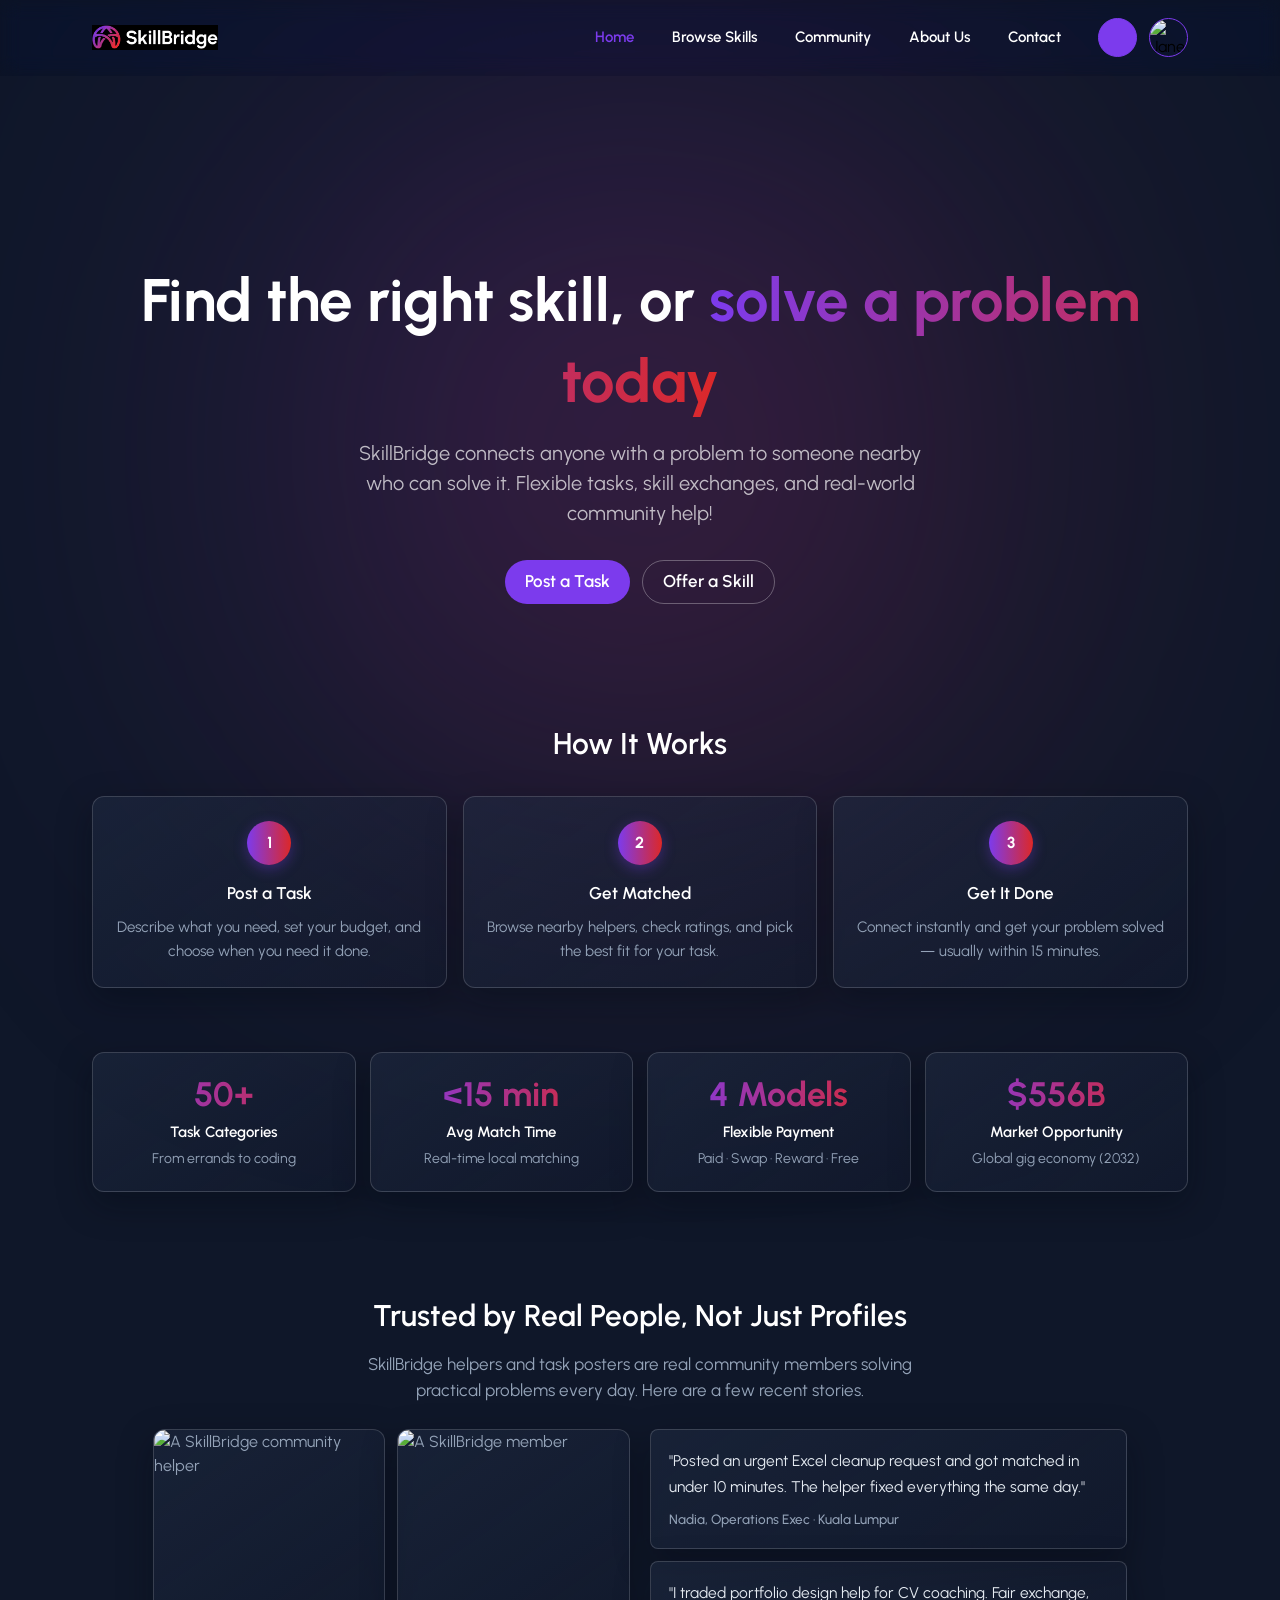
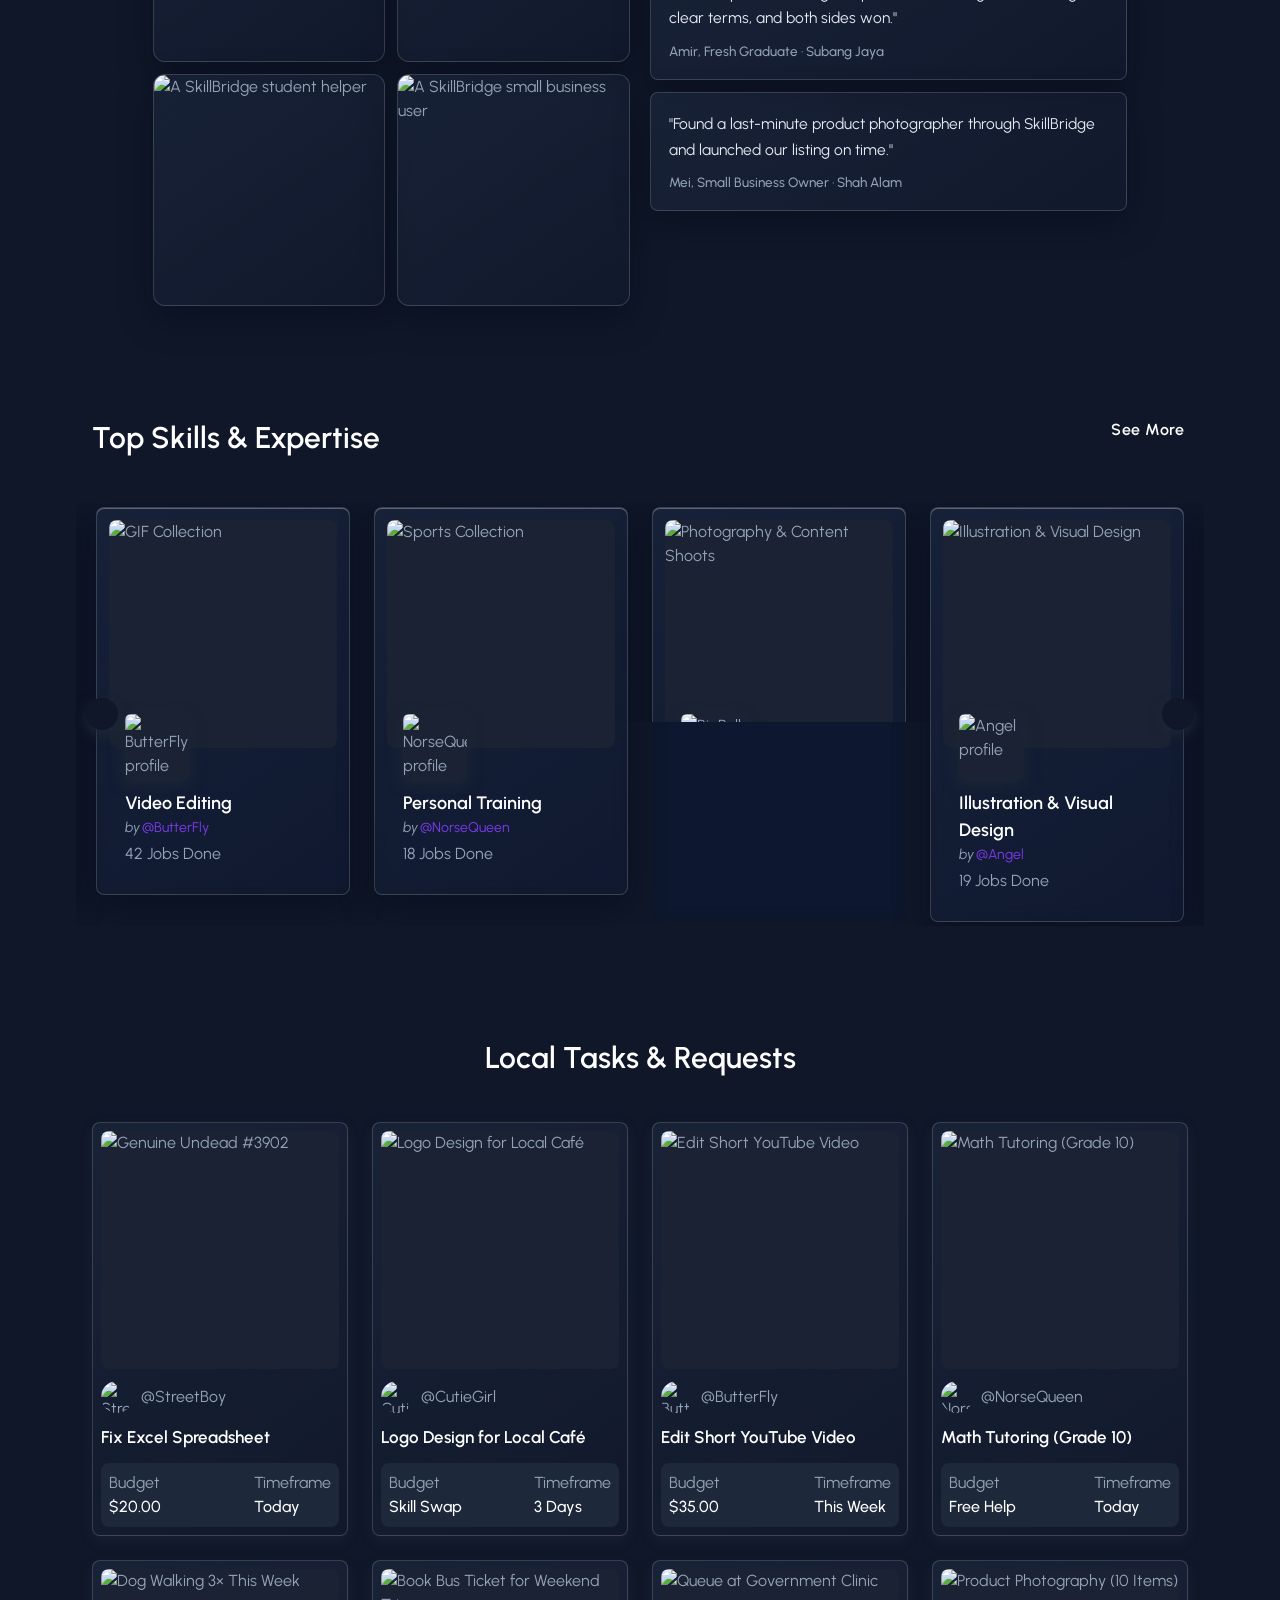
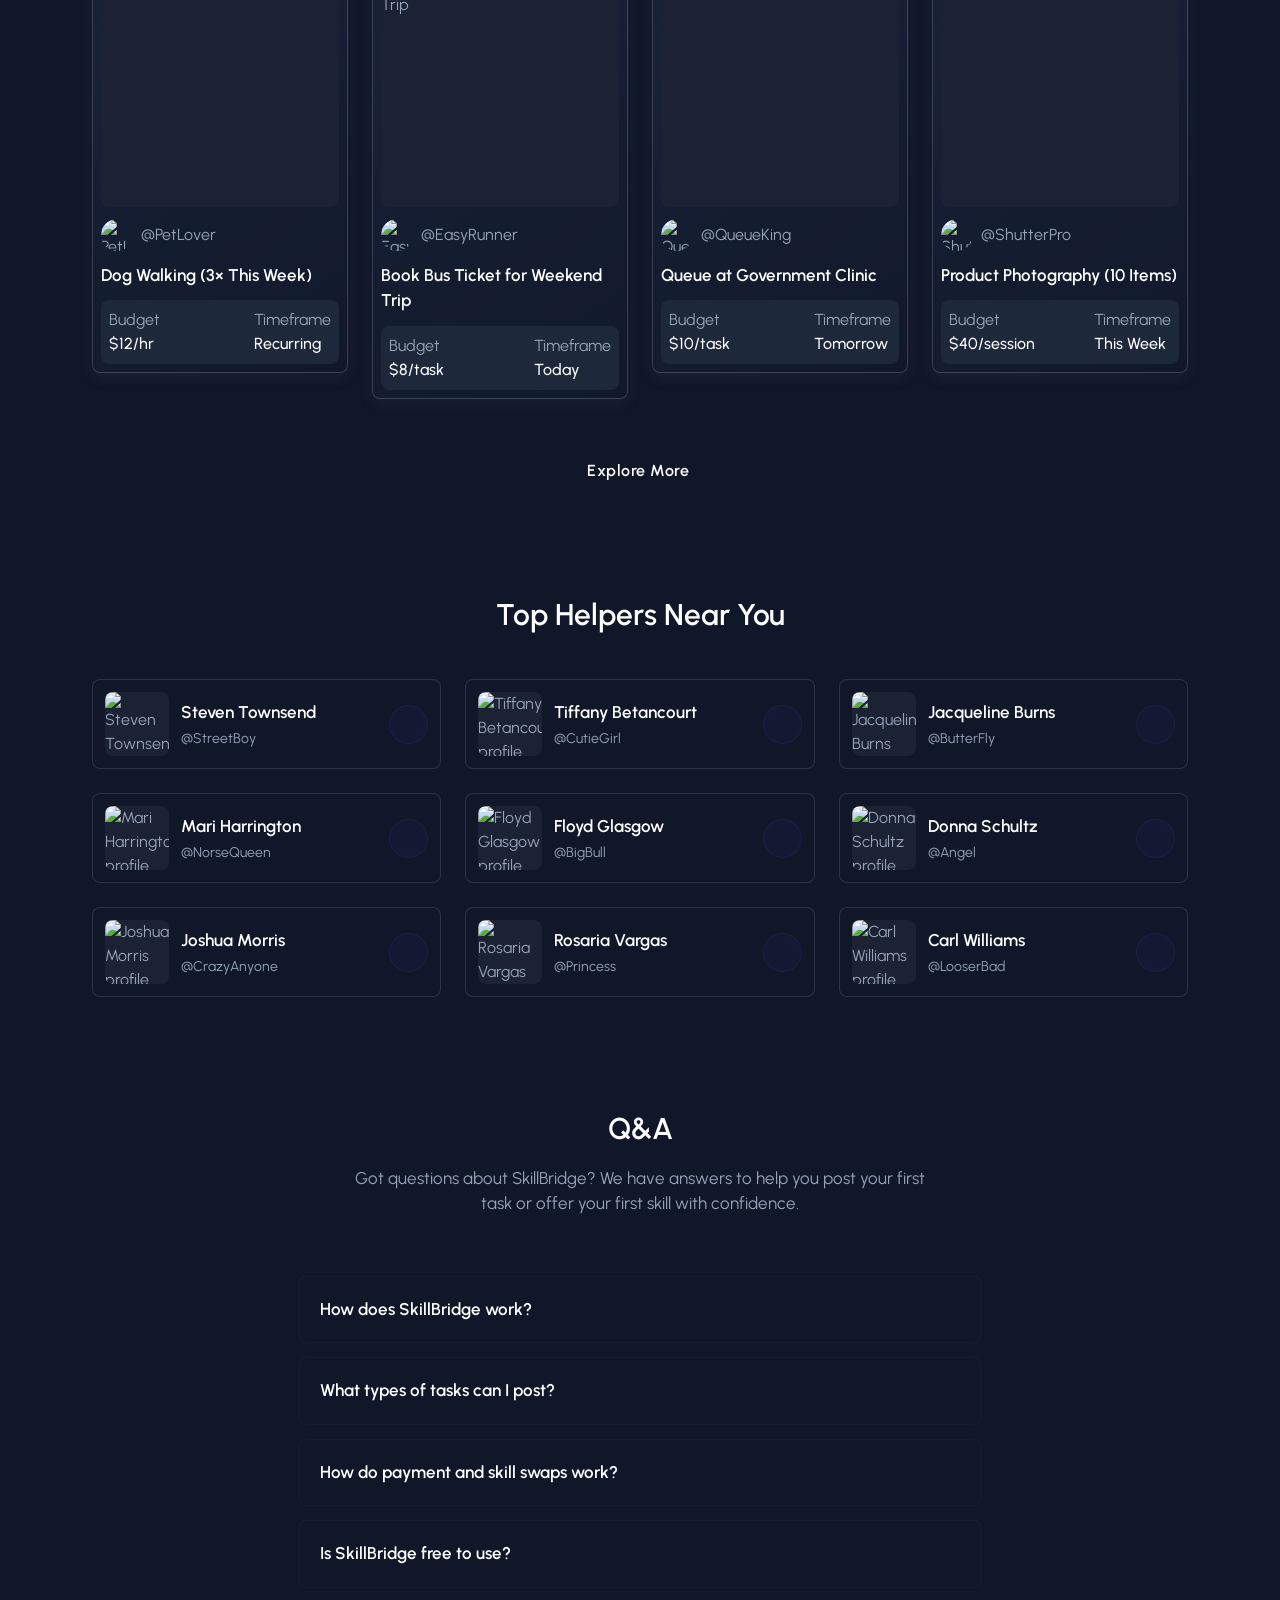
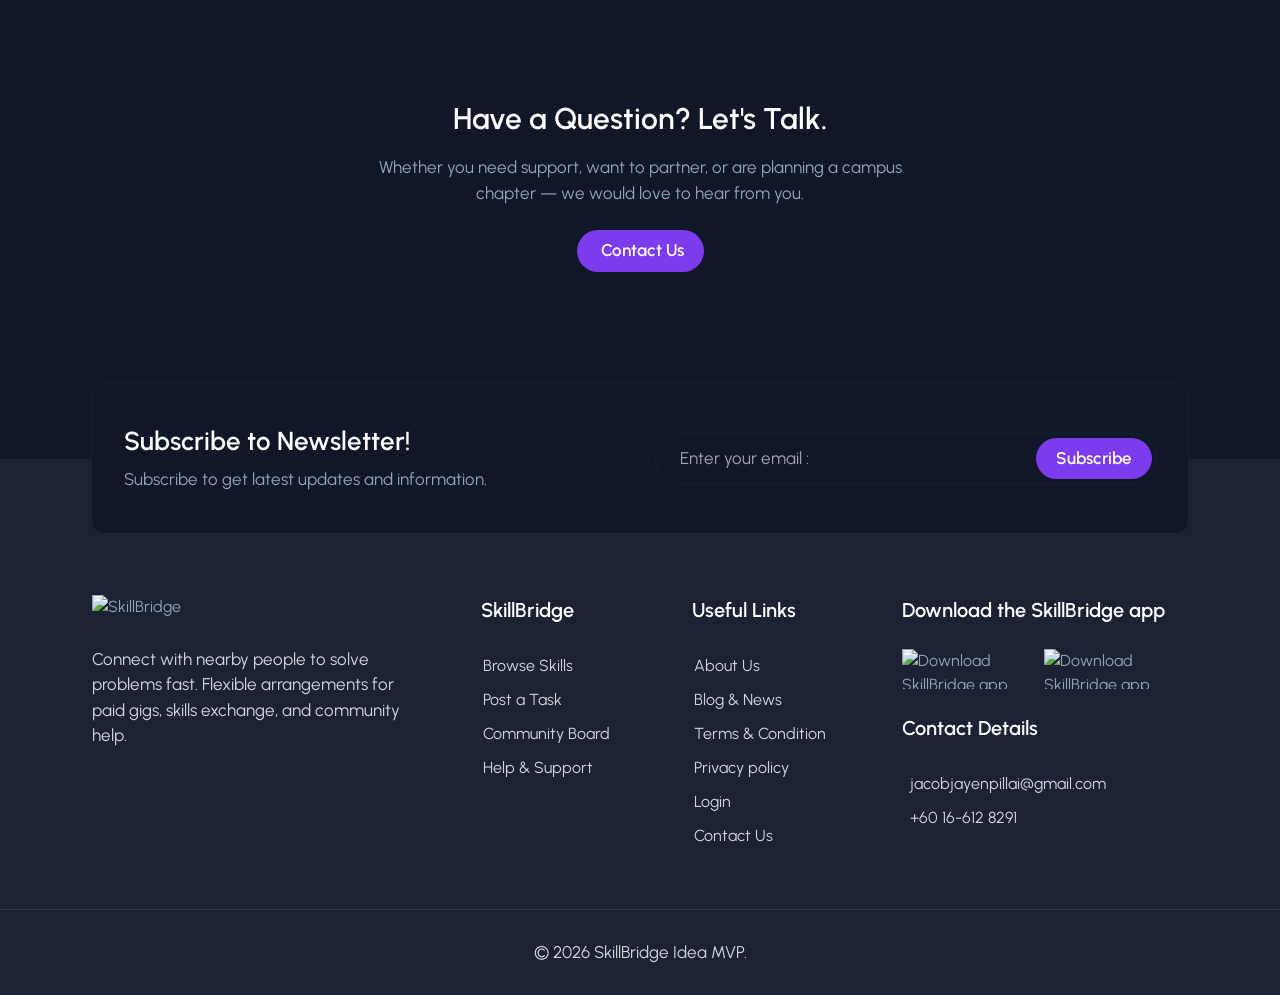
==== commit 739f9c5c: "logo changed" ====
--- a/index.html
+++ b/index.html
@@ -37,7 +37,10 @@
         <meta property="og:image" content="./assets/images/logo.svg" />
 
         <meta name="twitter:card" content="summary_large_image" />
-        <meta name="twitter:title" content="SkillBridge - Find Skills & Get Help Fast" />
+        <meta
+            name="twitter:title"
+            content="SkillBridge - Find Skills & Get Help Fast"
+        />
         <meta
             name="twitter:description"
             content="Connect with nearby skilled people to solve tasks quickly through paid gigs, swaps, rewards, or community help."
@@ -160,7 +163,7 @@
                         class="logo-small"
                     />
                     <img
-                        src="./assets/images/logo.svg"
+                        src="./assets/images/skillbridge_logoss.png"
                         width="126"
                         height="28"
                         alt="SkillBridge home"
@@ -279,14 +282,67 @@
                             skill exchanges, and real-world community help!
                         </p>
 
-                        <a
-                            href="#"
-                            class="btn"
-                            onclick="openTaskModal()"
+                        <div
+                            class="hero-actions"
                             data-reveal
                             data-reveal-delay="0.14s"
-                            >Post a Task</a
                         >
+                            <a href="#" class="btn" onclick="openTaskModal()"
+                                >Post a Task</a
+                            >
+                            <a href="./browse-skills.html" class="btn-outline"
+                                >Offer a Skill</a
+                            >
+                        </div>
+                    </div>
+                </section>
+
+                <!--
+        - #HOW IT WORKS
+      -->
+
+                <section class="section how-it-works" aria-label="how it works">
+                    <div class="container">
+                        <h2
+                            class="headline-md text-center how-it-works-title"
+                            data-reveal
+                        >
+                            How It Works
+                        </h2>
+                        <div class="how-steps">
+                            <div class="how-step" data-reveal>
+                                <div class="how-step-num">1</div>
+                                <p class="how-step-title">Post a Task</p>
+                                <p class="how-step-text">
+                                    Describe what you need, set your budget, and
+                                    choose when you need it done.
+                                </p>
+                            </div>
+                            <div
+                                class="how-step"
+                                data-reveal
+                                data-reveal-delay="0.1s"
+                            >
+                                <div class="how-step-num">2</div>
+                                <p class="how-step-title">Get Matched</p>
+                                <p class="how-step-text">
+                                    Browse nearby helpers, check ratings, and
+                                    pick the best fit for your task.
+                                </p>
+                            </div>
+                            <div
+                                class="how-step"
+                                data-reveal
+                                data-reveal-delay="0.2s"
+                            >
+                                <div class="how-step-num">3</div>
+                                <p class="how-step-title">Get It Done</p>
+                                <p class="how-step-text">
+                                    Connect instantly and get your problem
+                                    solved — usually within 15 minutes.
+                                </p>
+                            </div>
+                        </div>
                     </div>
                 </section>
 
@@ -301,7 +357,13 @@
                     <div class="container">
                         <ul class="stats-grid">
                             <li class="stat-card" data-reveal>
-                                <p class="stat-value">50+</p>
+                                <p
+                                    class="stat-value"
+                                    data-count-to="50"
+                                    data-count-suffix="+"
+                                >
+                                    50+
+                                </p>
                                 <p class="stat-desc">Task Categories</p>
                                 <p class="stat-sub">From errands to coding</p>
                             </li>
@@ -310,7 +372,14 @@
                                 data-reveal
                                 data-reveal-delay="0.08s"
                             >
-                                <p class="stat-value">&lt;15 min</p>
+                                <p
+                                    class="stat-value"
+                                    data-count-to="15"
+                                    data-count-prefix="&lt;"
+                                    data-count-suffix=" min"
+                                >
+                                    &lt;15 min
+                                </p>
                                 <p class="stat-desc">Avg Match Time</p>
                                 <p class="stat-sub">Real-time local matching</p>
                             </li>
@@ -319,7 +388,13 @@
                                 data-reveal
                                 data-reveal-delay="0.16s"
                             >
-                                <p class="stat-value">4 Models</p>
+                                <p
+                                    class="stat-value"
+                                    data-count-to="4"
+                                    data-count-suffix=" Models"
+                                >
+                                    4 Models
+                                </p>
                                 <p class="stat-desc">Flexible Payment</p>
                                 <p class="stat-sub">
                                     Paid · Swap · Reward · Free
@@ -330,7 +405,14 @@
                                 data-reveal
                                 data-reveal-delay="0.24s"
                             >
-                                <p class="stat-value">$556B</p>
+                                <p
+                                    class="stat-value"
+                                    data-count-to="556"
+                                    data-count-prefix="$"
+                                    data-count-suffix="B"
+                                >
+                                    $556B
+                                </p>
                                 <p class="stat-desc">Market Opportunity</p>
                                 <p class="stat-sub">
                                     Global gig economy (2032)
@@ -2241,10 +2323,7 @@
                 target="_blank"
                 rel="noopener noreferrer"
             >
-                <ion-icon
-                    name="logo-whatsapp"
-                    aria-hidden="true"
-                ></ion-icon>
+                <ion-icon name="logo-whatsapp" aria-hidden="true"></ion-icon>
                 <span class="label-md">WhatsApp</span>
             </a>
             <a href="./contact.html" class="mobile-contact-link">
--- a/assets/css/style.css
+++ b/assets/css/style.css
@@ -504,10 +504,39 @@
     margin-block: 16px 32px;
 }
 
+.hero-actions {
+    display: flex;
+    flex-wrap: wrap;
+    gap: 12px;
+    justify-content: center;
+    margin-inline: auto;
+}
+
 .hero .btn {
-    margin-inline: auto;
     box-shadow: 0 0 0 0 hsla(262, 83%, 58%, 0.45);
     animation: heroCtaPulse 3s ease-in-out infinite;
+}
+
+.btn-outline {
+    background-color: transparent;
+    border: 1.5px solid var(--white_a30);
+    color: var(--white);
+    max-width: max-content;
+    font-size: var(--body-md);
+    font-weight: var(--fw-600);
+    padding: 8px 20px;
+    border-radius: var(--radius-pill);
+    display: flex;
+    align-items: center;
+    gap: 4px;
+    transition: var(--transition-1);
+    cursor: pointer;
+}
+
+.btn-outline:is(:hover, :focus-visible) {
+    border-color: var(--blue-violet);
+    background-color: var(--blue-violet_a10);
+    color: var(--white);
 }
 
 @keyframes heroCtaPulse {
@@ -1255,6 +1284,60 @@
 }
 
 /*-----------------------------------*\
+  #HOW IT WORKS
+\*-----------------------------------*/
+
+.how-it-works {
+    padding-block: 40px 48px;
+}
+
+.how-it-works-title {
+    margin-block-end: 32px;
+}
+
+.how-steps {
+    display: grid;
+    gap: 16px;
+}
+
+.how-step {
+    padding: 24px 20px;
+    border-radius: var(--radius-12);
+    border: 1px solid var(--white_a16);
+    background: var(--glass-surface);
+    box-shadow: var(--shadow-glass);
+    text-align: center;
+}
+
+.how-step-num {
+    width: 44px;
+    height: 44px;
+    border-radius: 50%;
+    background: var(--linear-gradient-2);
+    color: var(--white);
+    font-size: 1.6rem;
+    font-weight: var(--fw-700);
+    display: flex;
+    align-items: center;
+    justify-content: center;
+    margin: 0 auto 16px;
+    box-shadow: 0 4px 14px hsla(262, 83%, 58%, 0.35);
+}
+
+.how-step-title {
+    color: var(--white);
+    font-size: var(--title-sm);
+    font-weight: var(--fw-600);
+    margin-block-end: 8px;
+}
+
+.how-step-text {
+    color: var(--cadet-grey);
+    font-size: var(--label-lg);
+    line-height: 1.6;
+}
+
+/*-----------------------------------*\
   #STATS STRIP
 \*-----------------------------------*/
 
@@ -1690,6 +1773,10 @@
         bottom: 20px;
     }
 
+    .how-steps {
+        grid-template-columns: repeat(3, 1fr);
+    }
+
     .stats-grid {
         grid-template-columns: repeat(4, 1fr);
     }
@@ -1993,3 +2080,45 @@
         animation: none;
     }
 }
+
+/*-----------------------------------*\
+  #TOAST
+\*-----------------------------------*/
+
+.sb-toast {
+    position: fixed;
+    bottom: 28px;
+    left: 50%;
+    transform: translateX(-50%) translateY(16px);
+    background: linear-gradient(
+        135deg,
+        hsla(146, 55%, 18%, 0.97),
+        hsla(146, 55%, 11%, 0.97)
+    );
+    border: 1px solid hsla(146, 56%, 50%, 0.28);
+    color: var(--white);
+    padding: 13px 20px;
+    border-radius: var(--radius-pill);
+    font-size: 1.45rem;
+    font-weight: var(--fw-500);
+    box-shadow:
+        inset 0 1px 0 hsla(0, 0%, 100%, 0.1),
+        0 8px 28px hsla(220, 60%, 4%, 0.45);
+    display: flex;
+    align-items: center;
+    gap: 10px;
+    z-index: 9999;
+    white-space: nowrap;
+    max-width: calc(100vw - 32px);
+    opacity: 0;
+    pointer-events: none;
+    transition:
+        opacity 0.3s ease,
+        transform 0.3s ease;
+}
+
+.sb-toast.is-visible {
+    opacity: 1;
+    transform: translateX(-50%) translateY(0);
+    pointer-events: auto;
+}
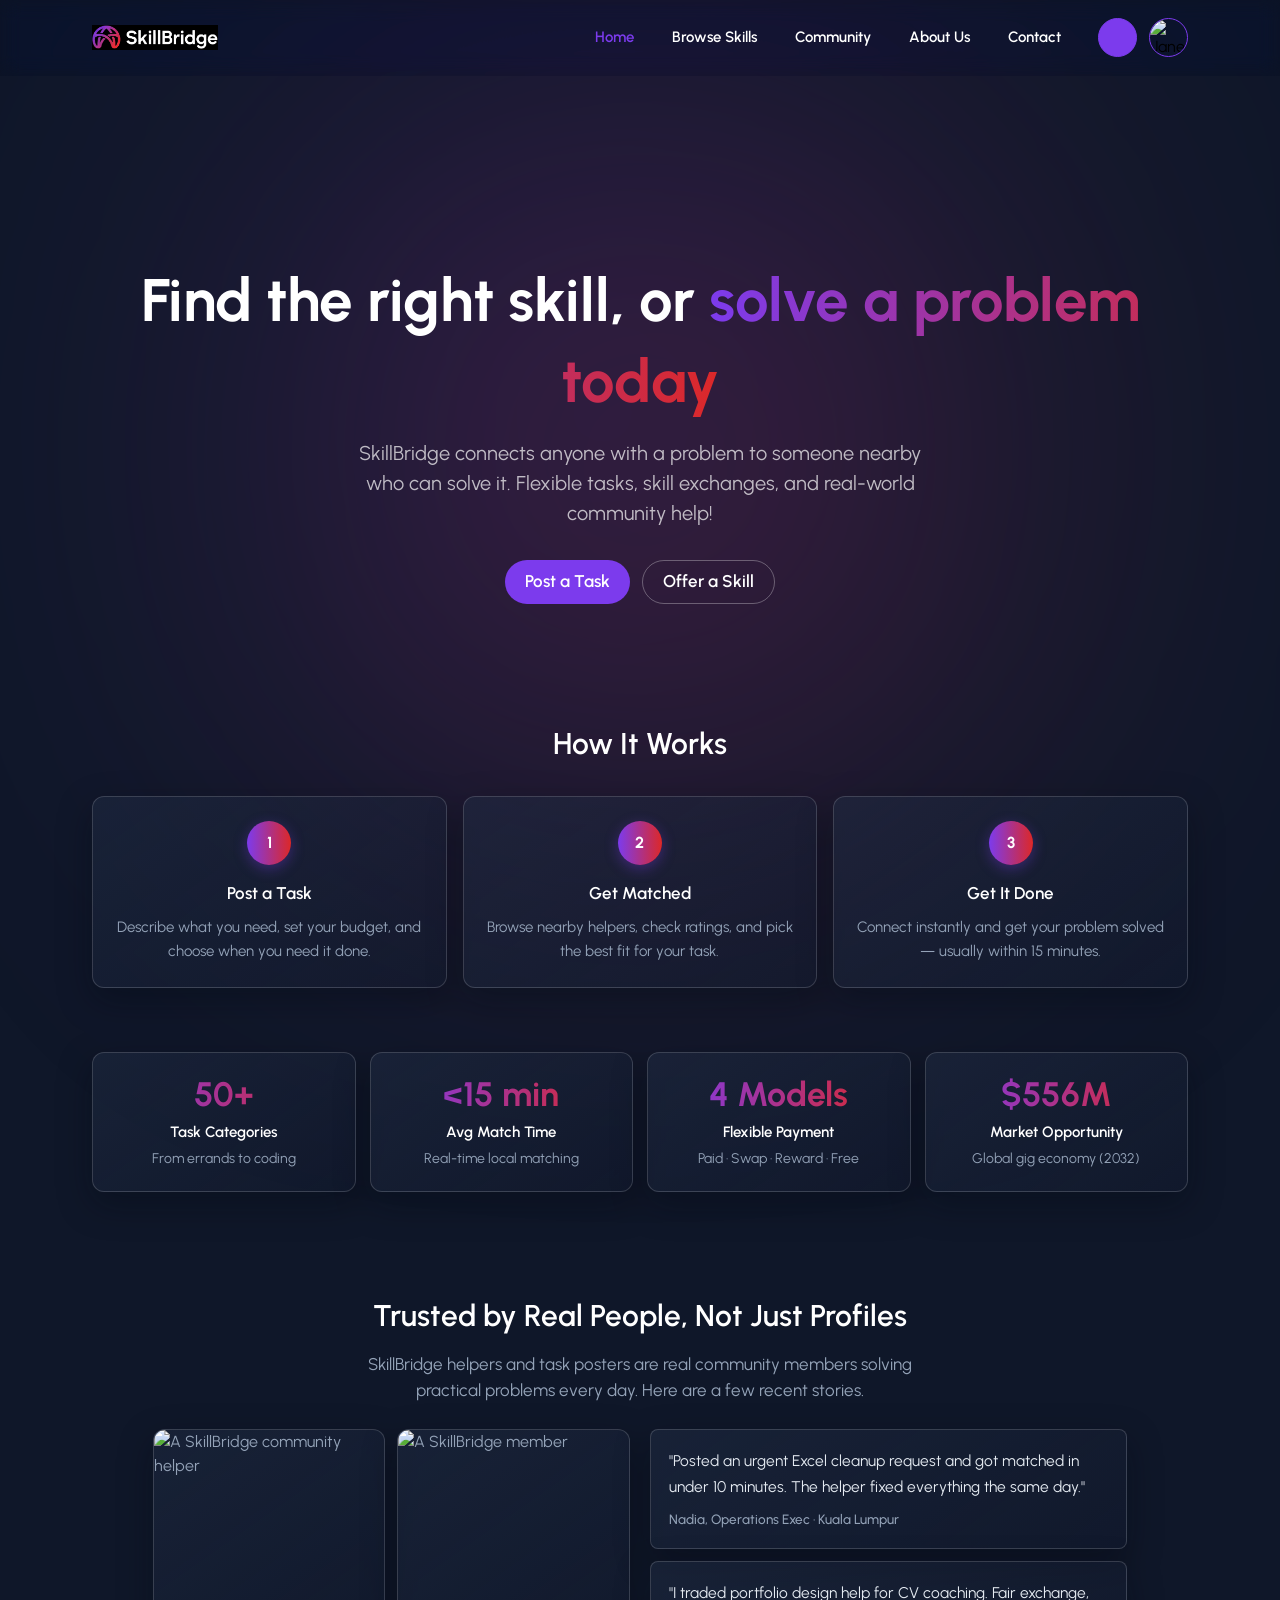
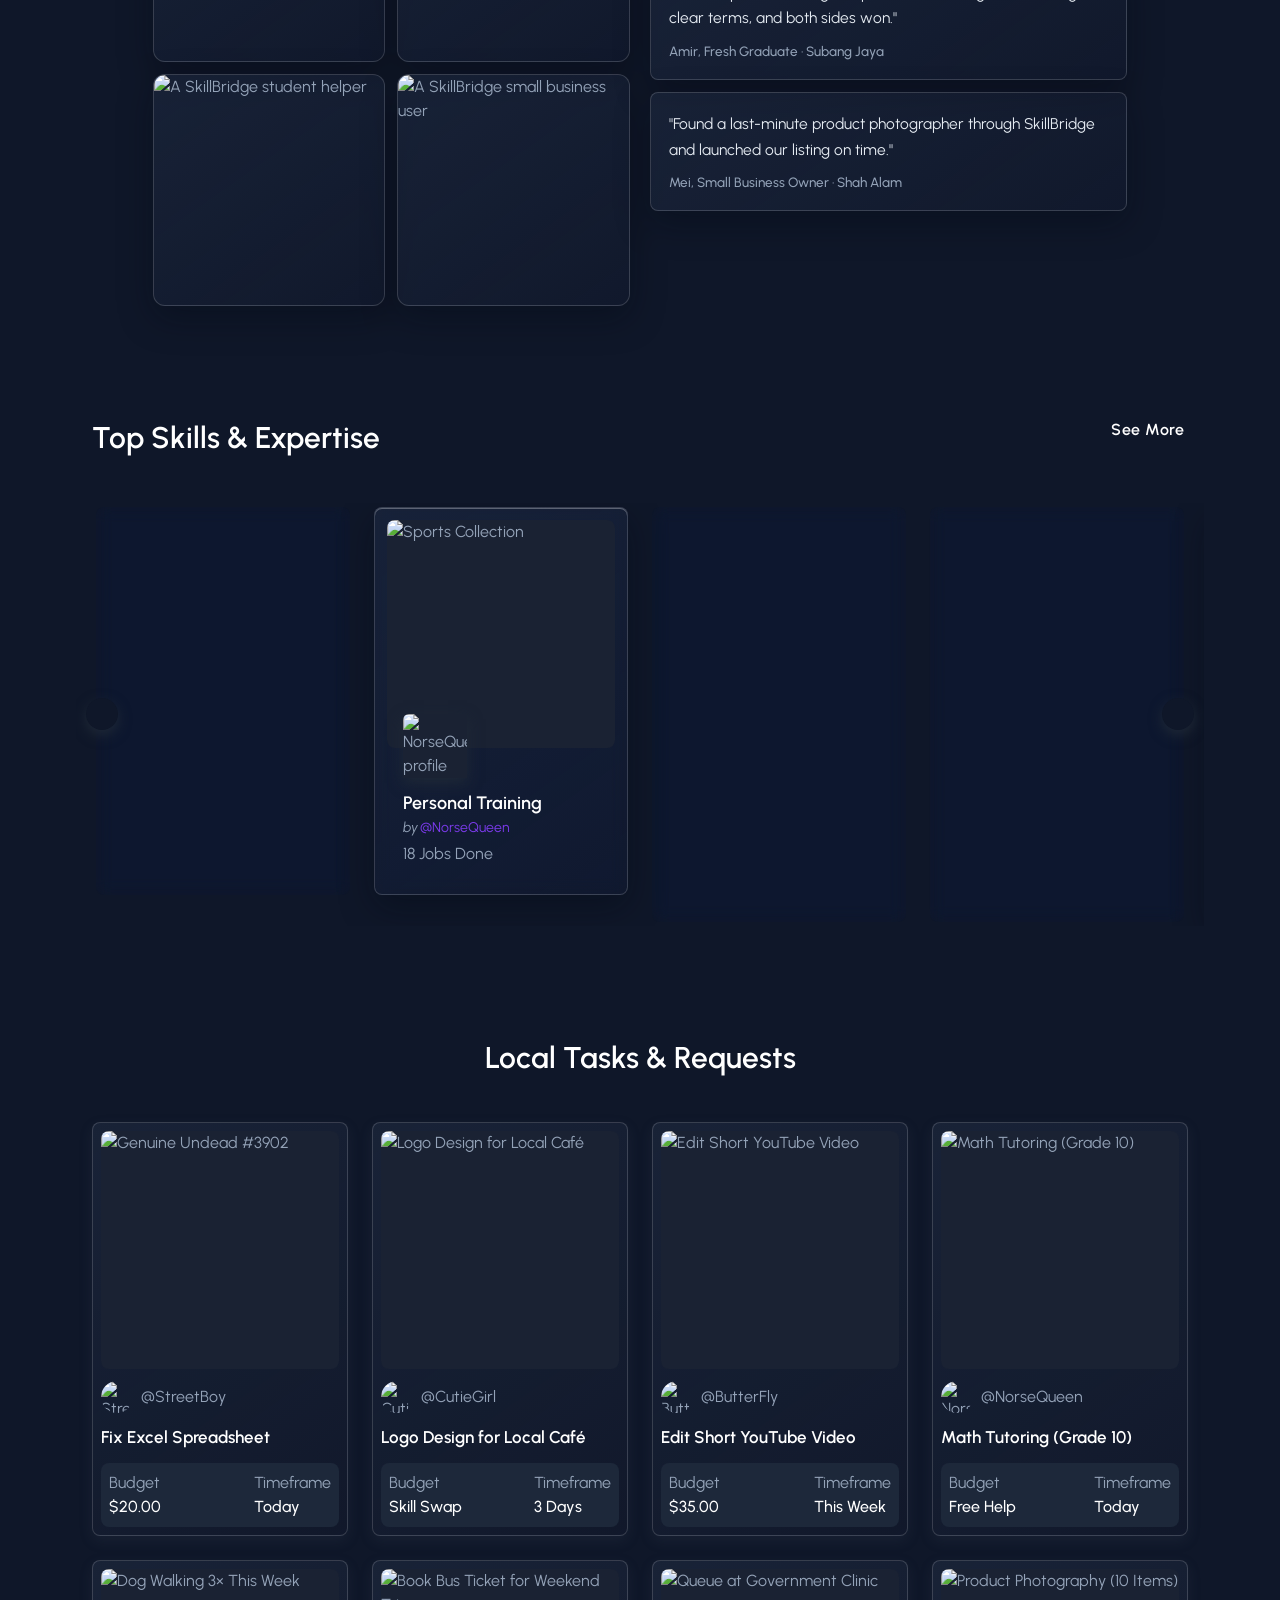
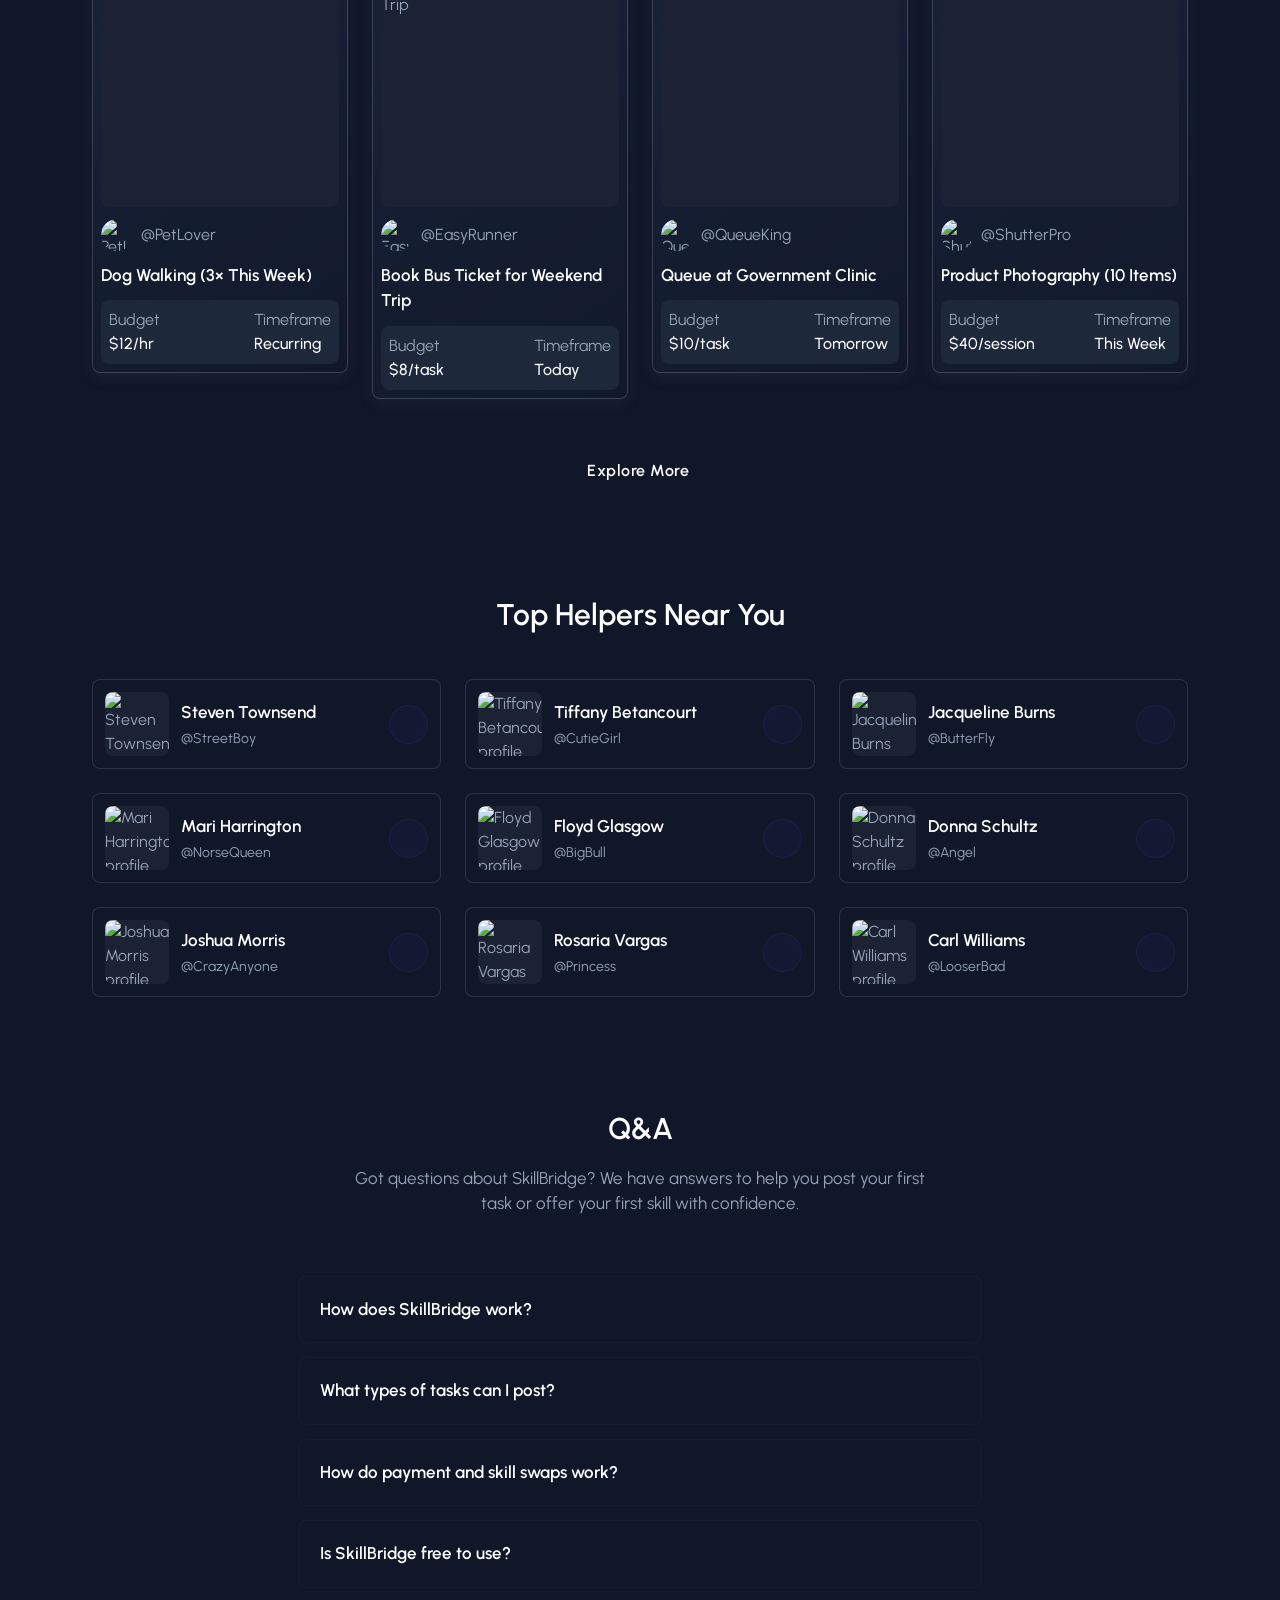
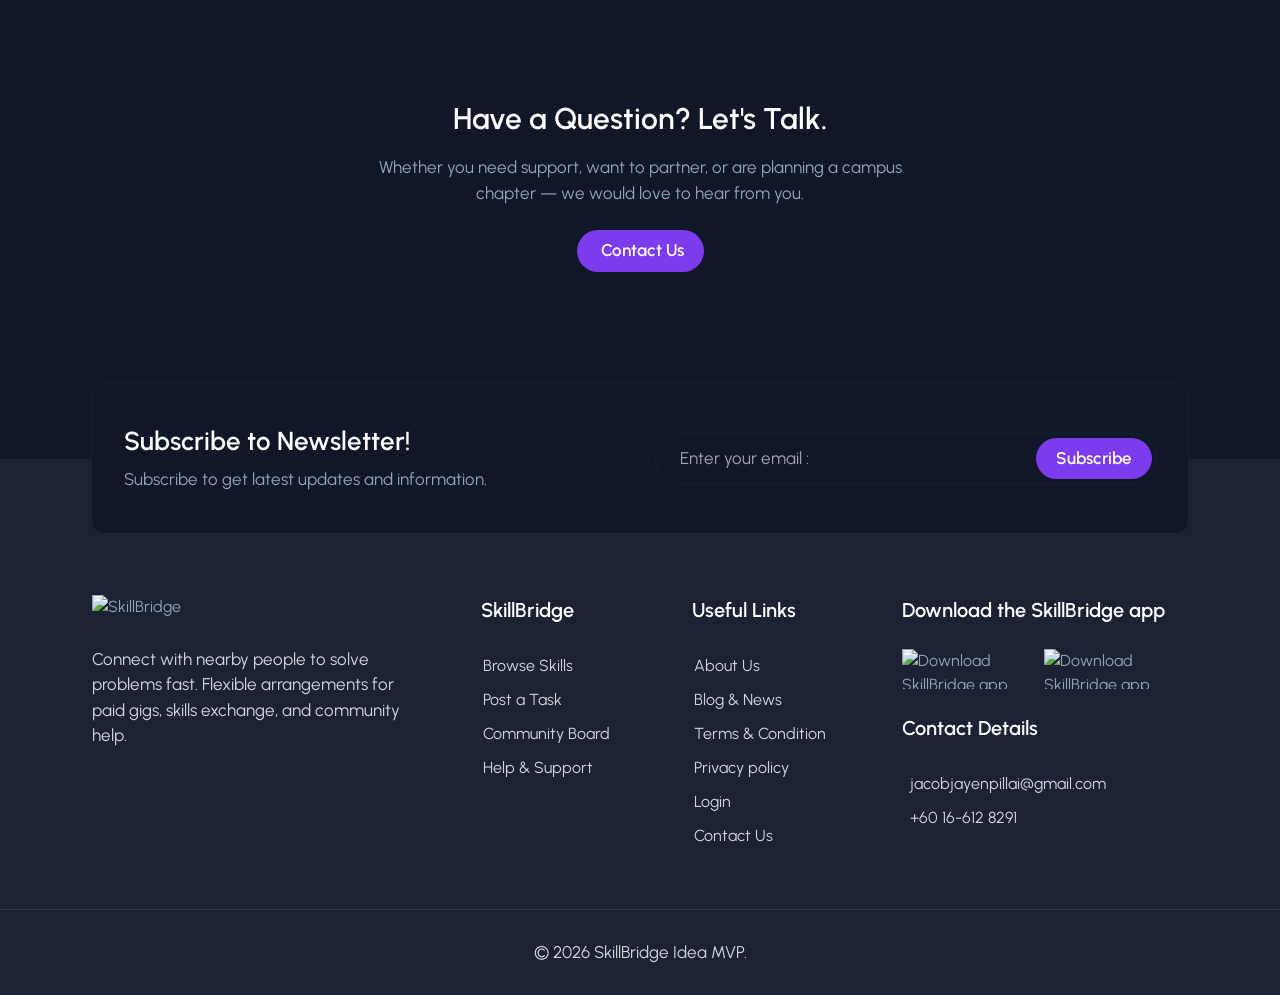
==== commit 31dc933c: "latest update" ====
--- a/index.html
+++ b/index.html
@@ -154,7 +154,7 @@
 
         <header class="header" data-header>
             <div class="container">
-                <a href="#">
+                <a href="./index.html" class="logo-link">
                     <img
                         src="./assets/images/logo-small.svg"
                         width="40"
@@ -409,9 +409,9 @@
                                     class="stat-value"
                                     data-count-to="556"
                                     data-count-prefix="$"
-                                    data-count-suffix="B"
+                                    data-count-suffix="M"
                                 >
-                                    $556B
+                                    $556M
                                 </p>
                                 <p class="stat-desc">Market Opportunity</p>
                                 <p class="stat-sub">
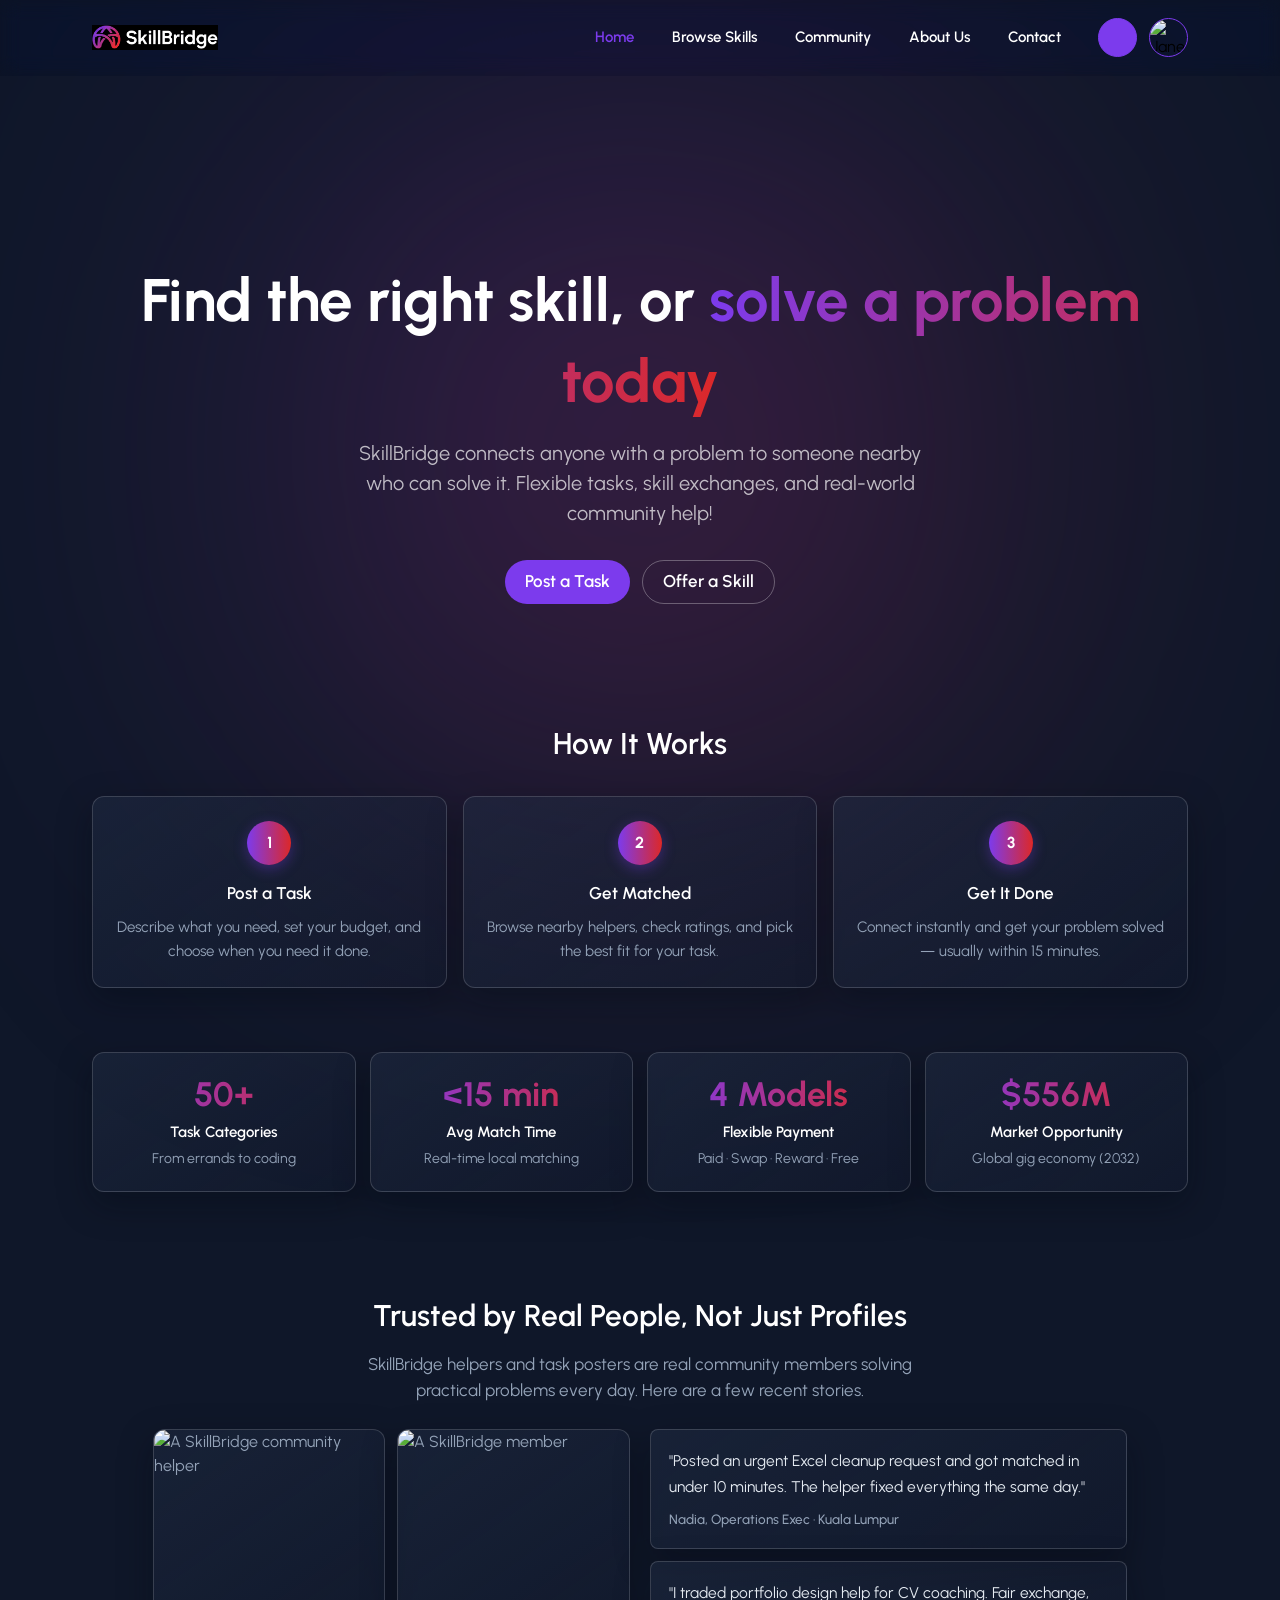
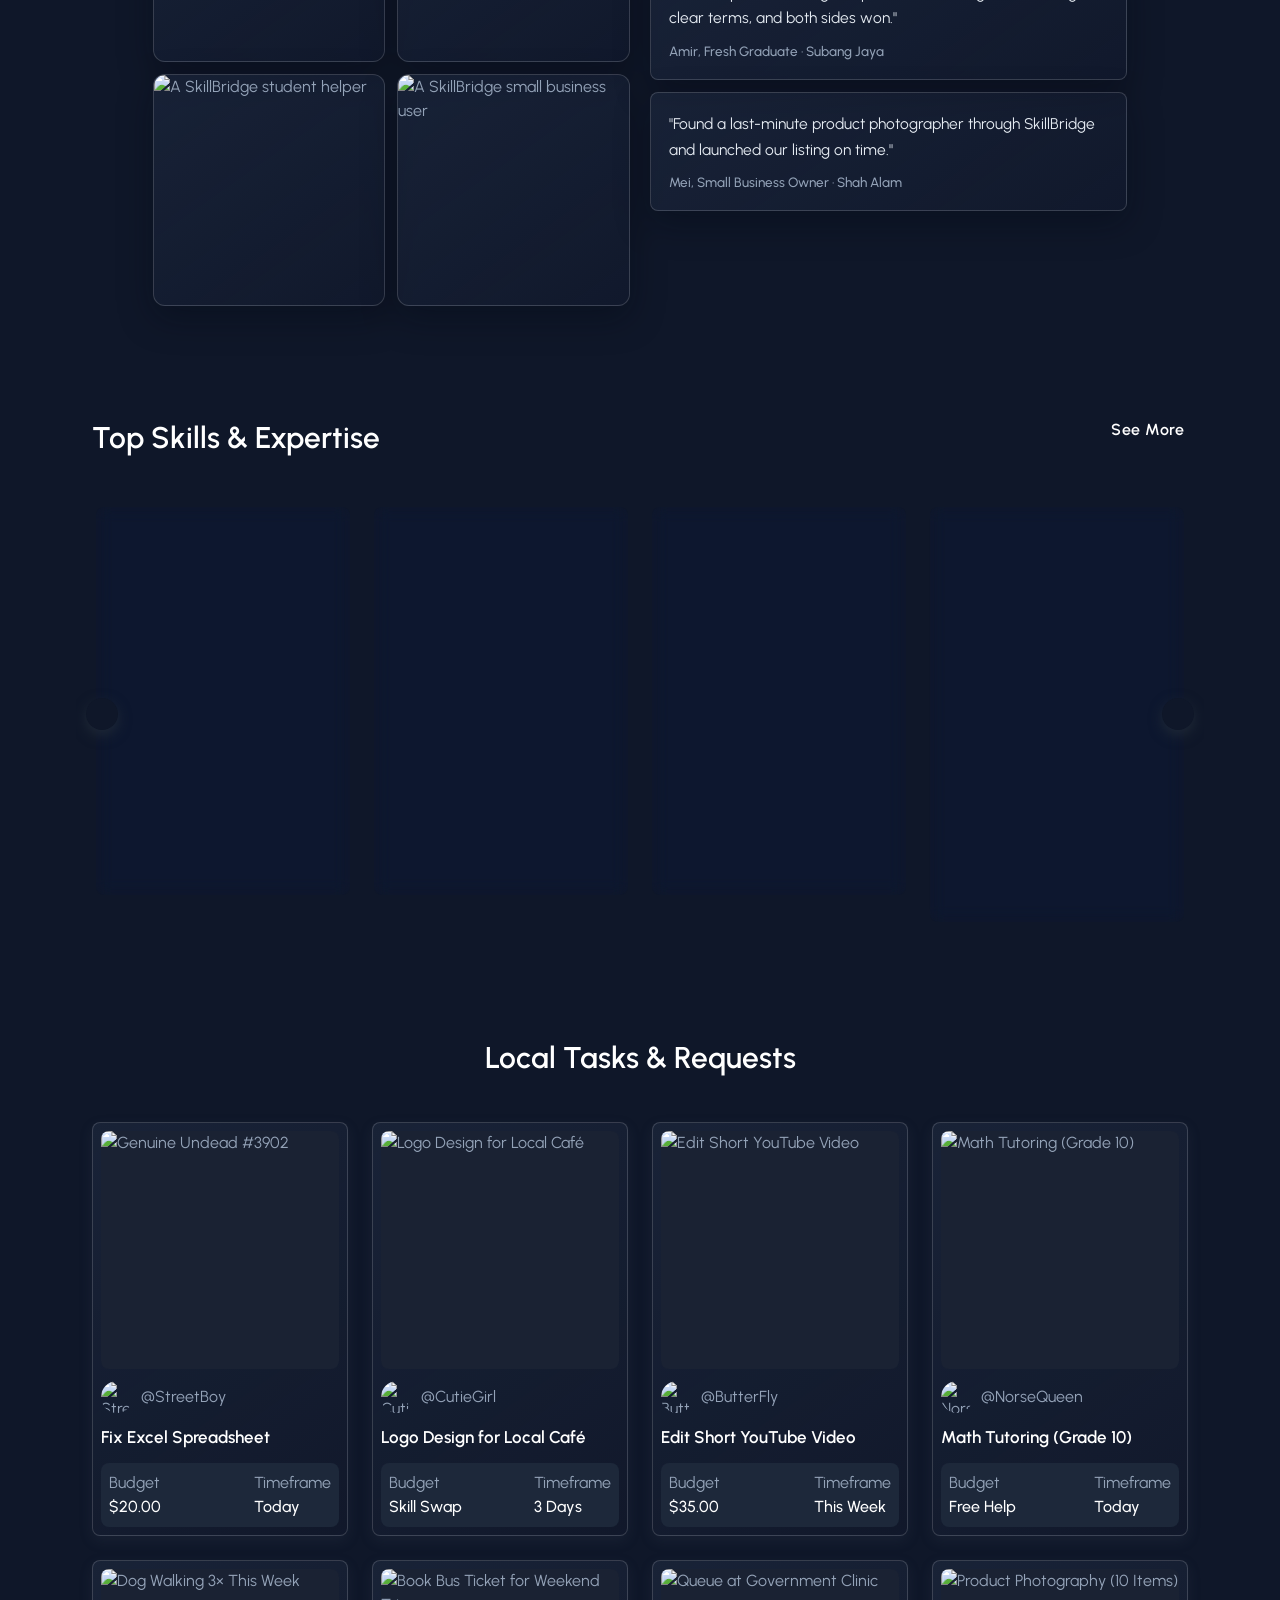
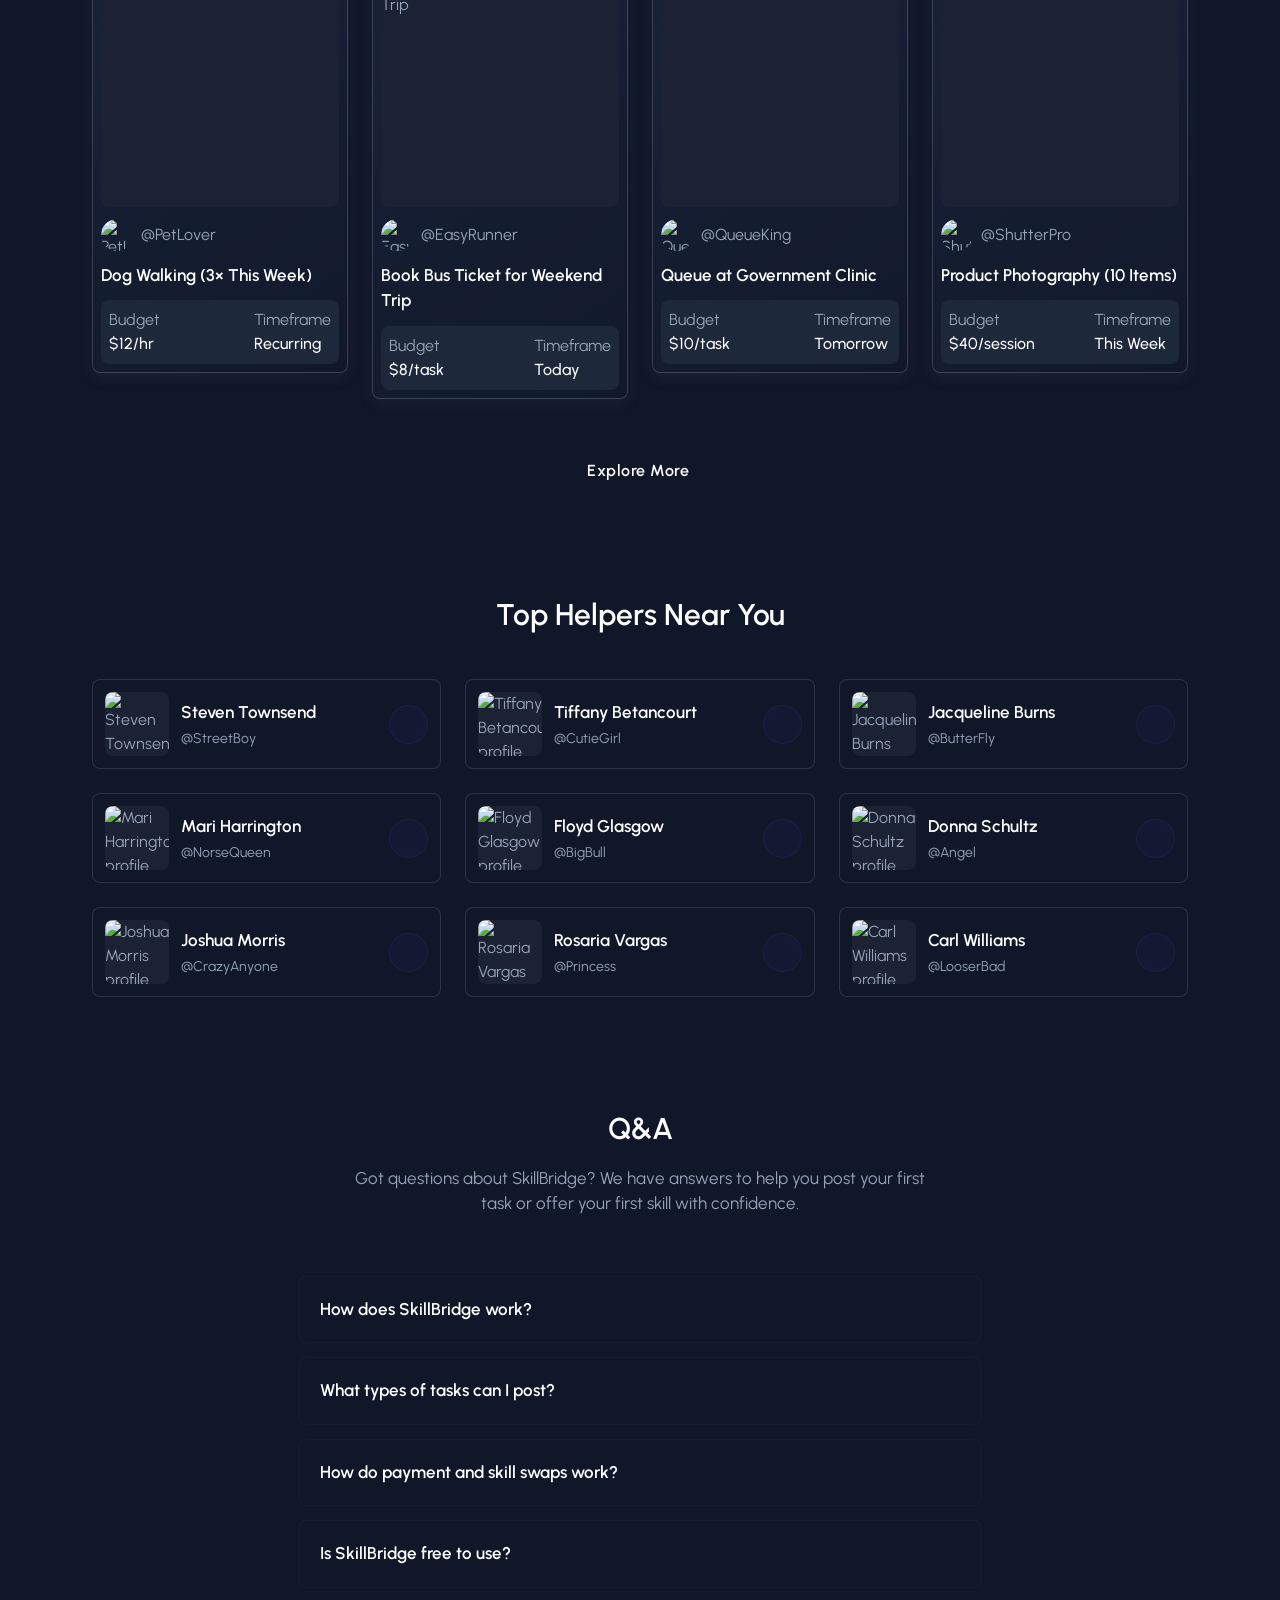
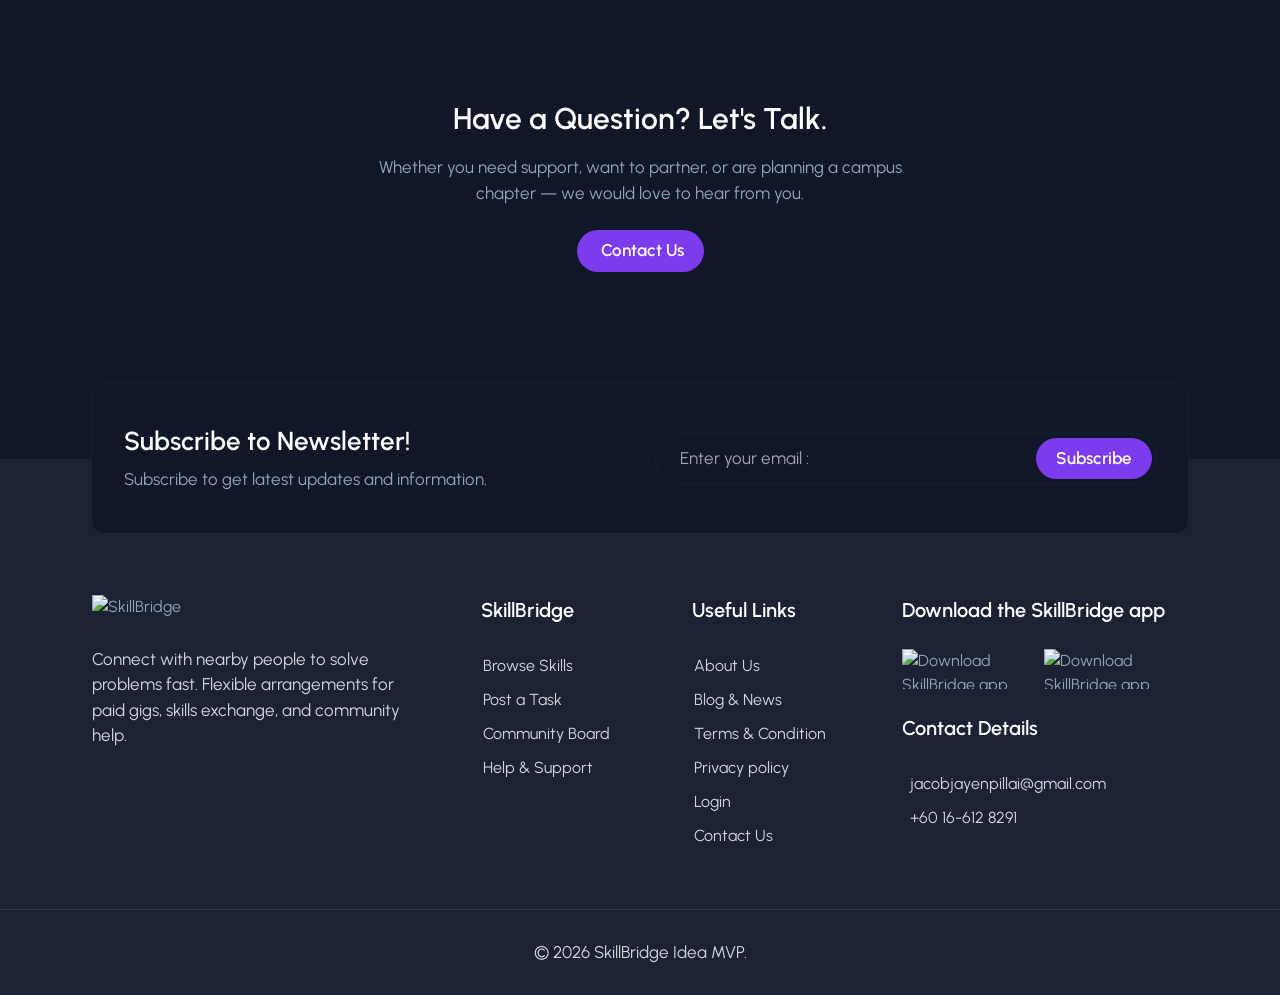
==== commit 9b2ec7df: "Add Firebase auth + task persistence scaffold (Phase 1) Wire in a dormant Firebase layer that activa" ====
--- a/index.html
+++ b/index.html
@@ -2351,6 +2351,9 @@
     - custom js link
   -->
         <script src="./assets/js/script.js"></script>
+        <script type="module" src="./assets/js/firebase-config.js"></script>
+        <script type="module" src="./assets/js/auth.js"></script>
+        <script type="module" src="./assets/js/tasks.js"></script>
 
         <!--
     - ionicon link
--- a/assets/css/style.css
+++ b/assets/css/style.css
@@ -2122,3 +2122,168 @@
     transform: translateX(-50%) translateY(0);
     pointer-events: auto;
 }
+
+/*-----------------------------------*\
+  #AUTH (modal, header state, dropdown)
+\*-----------------------------------*/
+
+.auth-tabs {
+    display: flex;
+    gap: 6px;
+    background: hsla(220, 34%, 12%, 0.5);
+    border: 1px solid hsla(0, 0%, 100%, 0.14);
+    border-radius: var(--radius-pill);
+    padding: 4px;
+    margin-block-end: 20px;
+}
+
+.auth-tab {
+    flex: 1;
+    padding: 8px 14px;
+    border: none;
+    background: none;
+    color: var(--alice-blue-2);
+    font-family: var(--ff-urbanist);
+    font-size: var(--label-lg);
+    font-weight: var(--fw-600);
+    border-radius: var(--radius-pill);
+    cursor: pointer;
+    transition: var(--transition-1);
+}
+
+.auth-tab.active {
+    background: var(--blue-violet);
+    color: var(--white);
+}
+
+.auth-google-btn {
+    width: 100%;
+    display: flex;
+    align-items: center;
+    justify-content: center;
+    gap: 10px;
+    padding: 11px 15px;
+    background: var(--white);
+    color: var(--gunmetal);
+    border: none;
+    border-radius: var(--radius-8);
+    font-family: var(--ff-urbanist);
+    font-size: var(--body-md);
+    font-weight: var(--fw-600);
+    cursor: pointer;
+    transition: var(--transition-1);
+}
+
+.auth-google-btn:is(:hover, :focus-visible) {
+    box-shadow: var(--shadow-5);
+    transform: translateY(-1px);
+}
+
+.auth-google-btn ion-icon {
+    font-size: 2rem;
+    color: #ea4335;
+}
+
+.auth-divider {
+    display: flex;
+    align-items: center;
+    gap: 12px;
+    margin-block: 18px;
+    color: var(--cadet-grey);
+    font-size: 1.3rem;
+}
+
+.auth-divider::before,
+.auth-divider::after {
+    content: "";
+    flex: 1;
+    height: 1px;
+    background: hsla(0, 0%, 100%, 0.16);
+}
+
+.auth-status {
+    min-height: 18px;
+    font-size: 1.3rem;
+    margin-block: 8px 4px;
+}
+
+.auth-status.is-error {
+    color: hsl(0, 72%, 70%);
+}
+
+.auth-status.is-loading {
+    color: var(--alice-blue-2);
+}
+
+.auth-login-btn {
+    padding-block: 8px;
+    padding-inline: 18px;
+}
+
+.auth-avatar-initial {
+    display: flex;
+    align-items: center;
+    justify-content: center;
+    width: 100%;
+    height: 100%;
+    background: var(--blue-violet);
+    color: var(--white);
+    font-weight: var(--fw-700);
+    font-size: 1.8rem;
+}
+
+.auth-menu {
+    position: relative;
+}
+
+.auth-dropdown {
+    position: absolute;
+    top: calc(100% + 10px);
+    right: 0;
+    min-width: 200px;
+    background: linear-gradient(
+        145deg,
+        hsla(220, 34%, 20%, 0.96),
+        hsla(224, 42%, 13%, 0.94)
+    );
+    border: 1px solid hsla(0, 0%, 100%, 0.2);
+    border-radius: var(--radius-12);
+    box-shadow: var(--shadow-2);
+    backdrop-filter: blur(14px);
+    -webkit-backdrop-filter: blur(14px);
+    padding: 14px;
+    z-index: 1001;
+}
+
+.auth-dropdown-name {
+    color: var(--white);
+    font-weight: var(--fw-600);
+    font-size: 1.5rem;
+}
+
+.auth-dropdown-email {
+    color: var(--cadet-grey);
+    font-size: 1.3rem;
+    margin-block-end: 10px;
+    word-break: break-all;
+}
+
+.auth-dropdown-item {
+    display: block;
+    width: 100%;
+    text-align: left;
+    padding: 9px 10px;
+    background: none;
+    border: none;
+    border-radius: var(--radius-6);
+    color: var(--alice-blue-2);
+    font-family: var(--ff-urbanist);
+    font-size: var(--label-lg);
+    cursor: pointer;
+    transition: var(--transition-1);
+}
+
+.auth-dropdown-item:is(:hover, :focus-visible) {
+    background: var(--blue-violet_a10);
+    color: var(--white);
+}
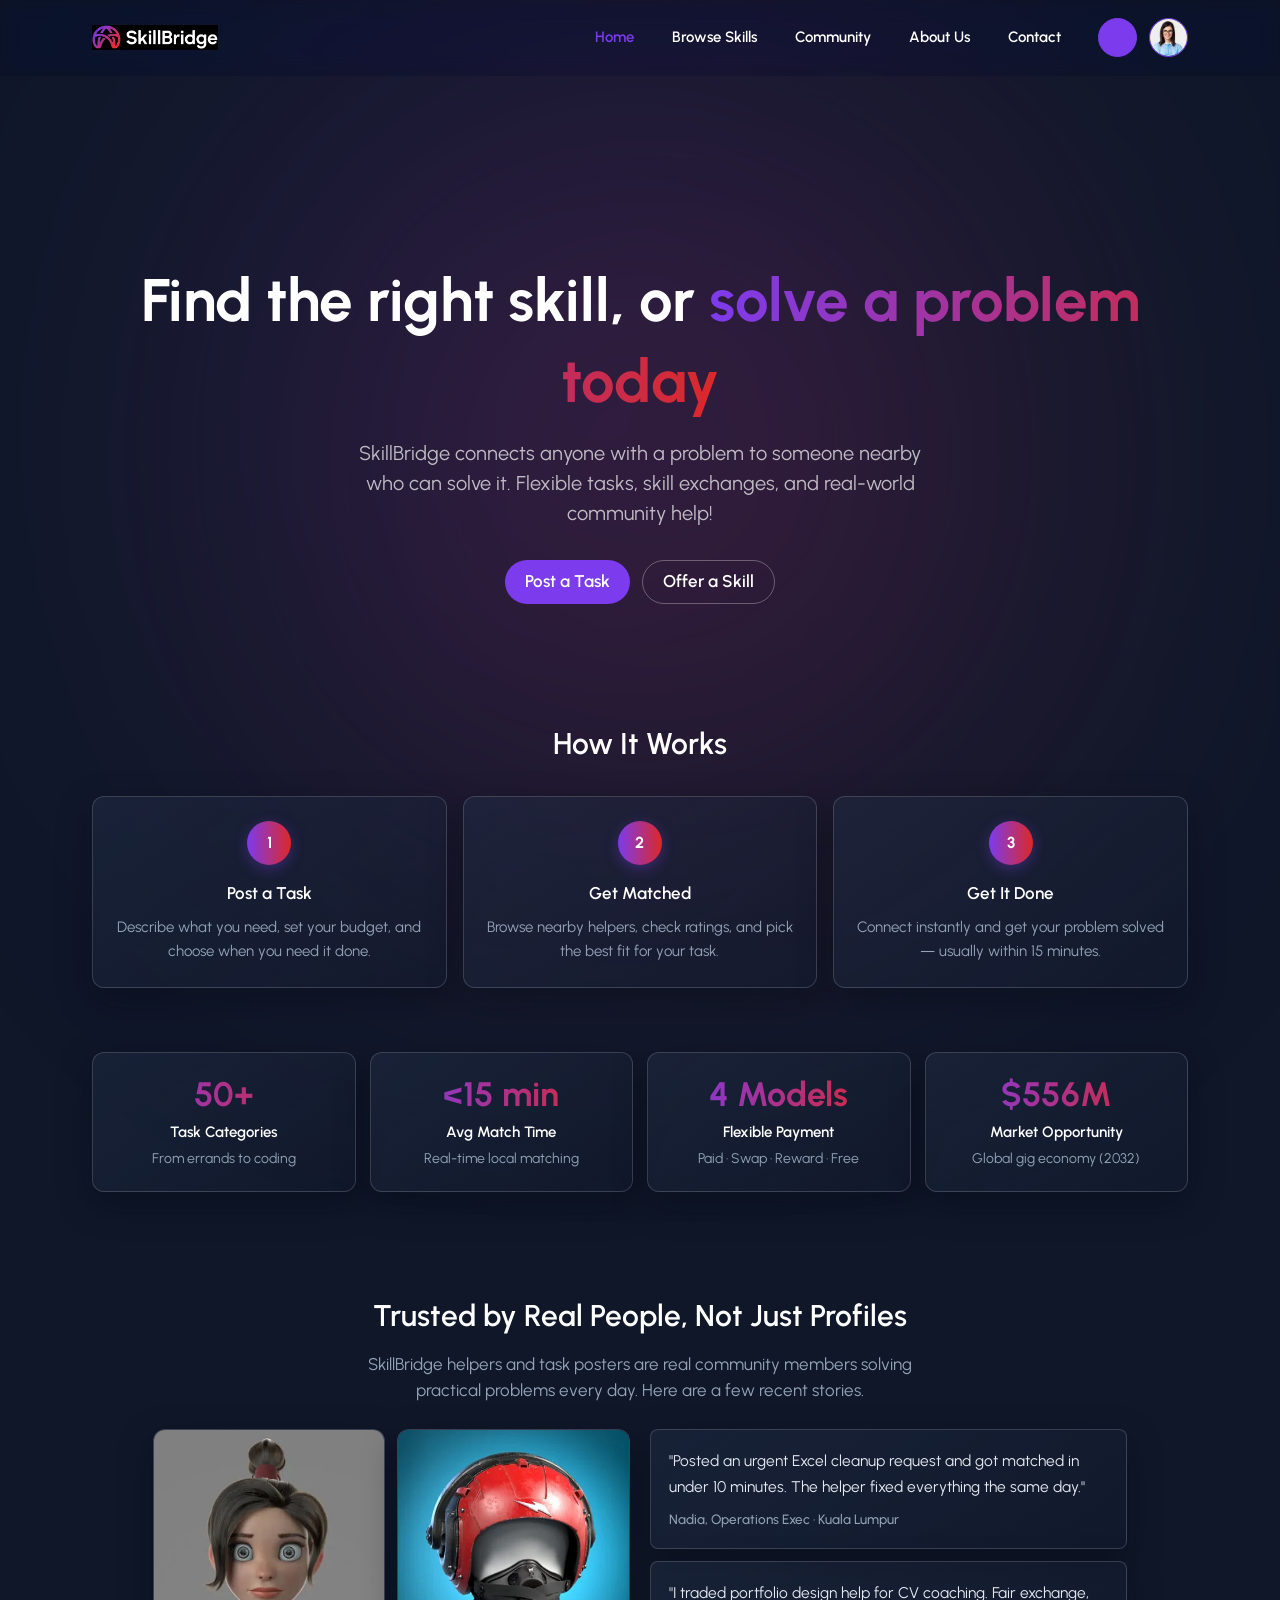
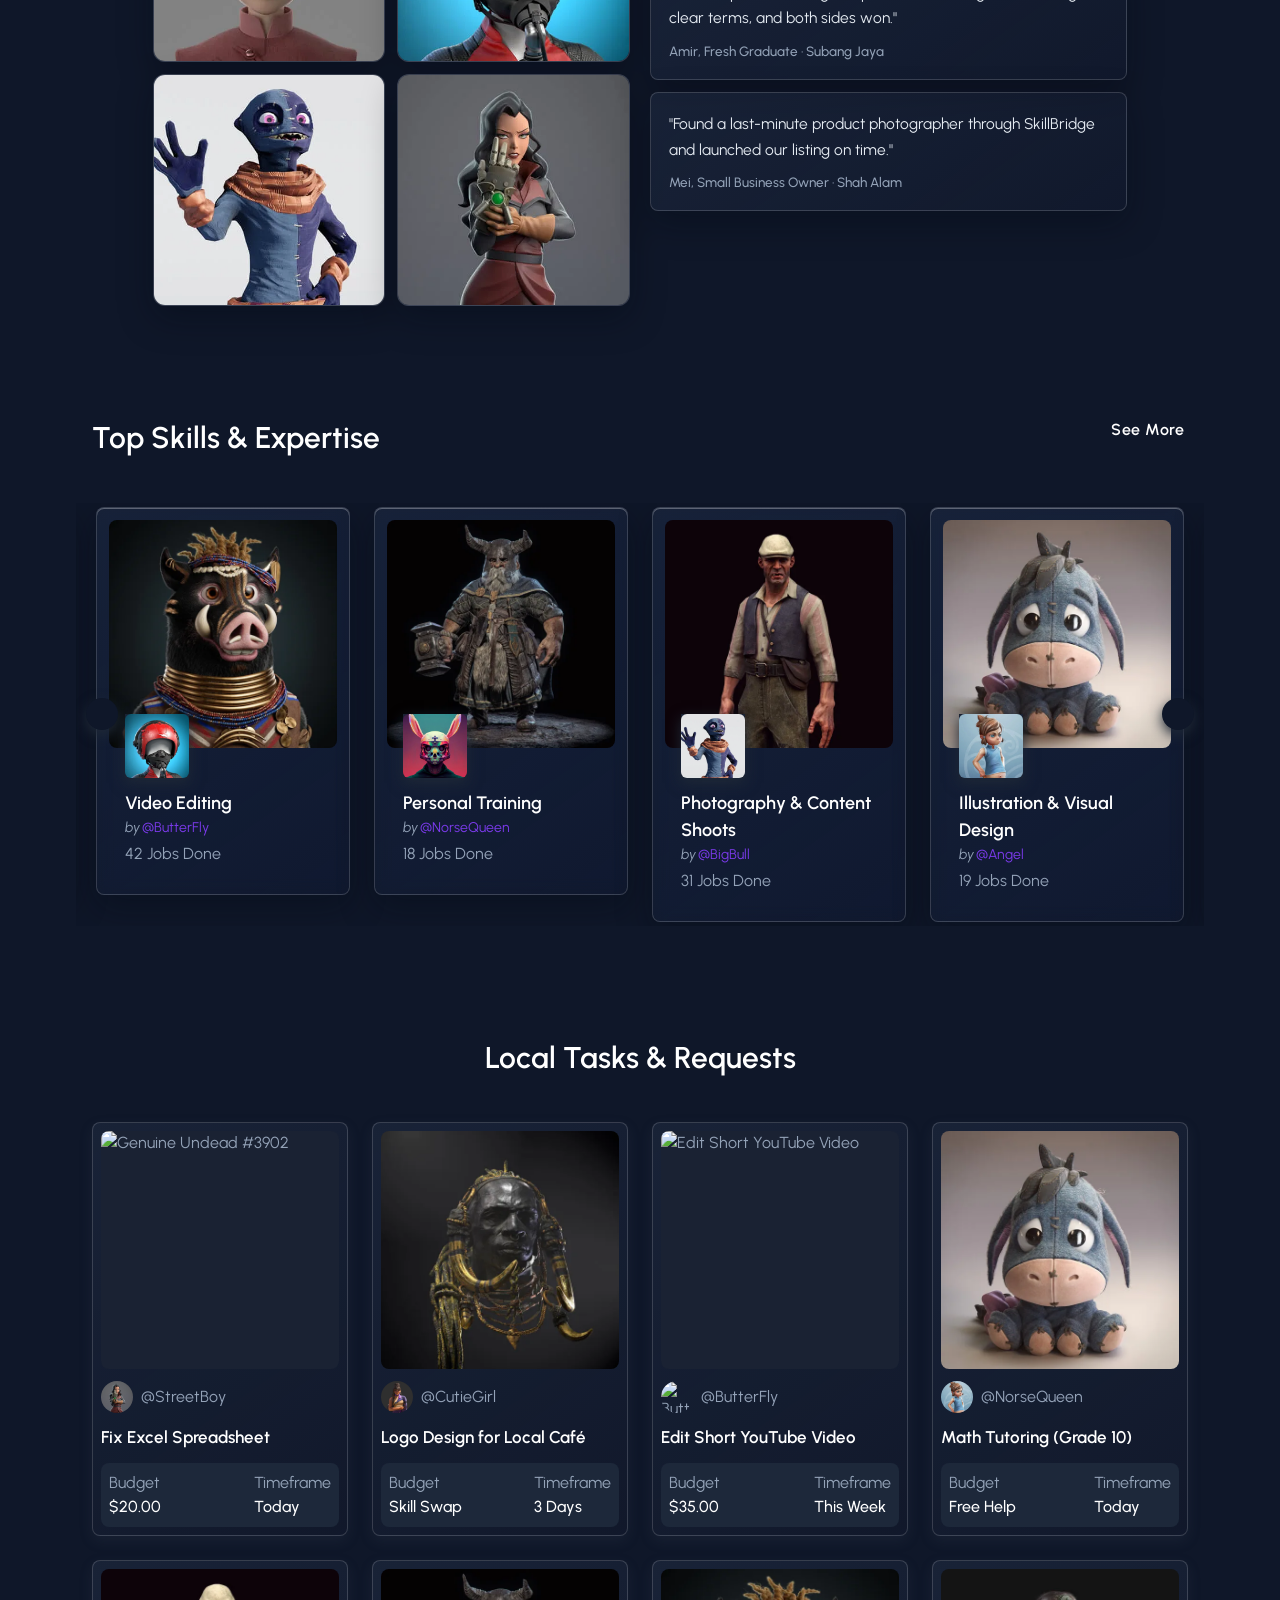
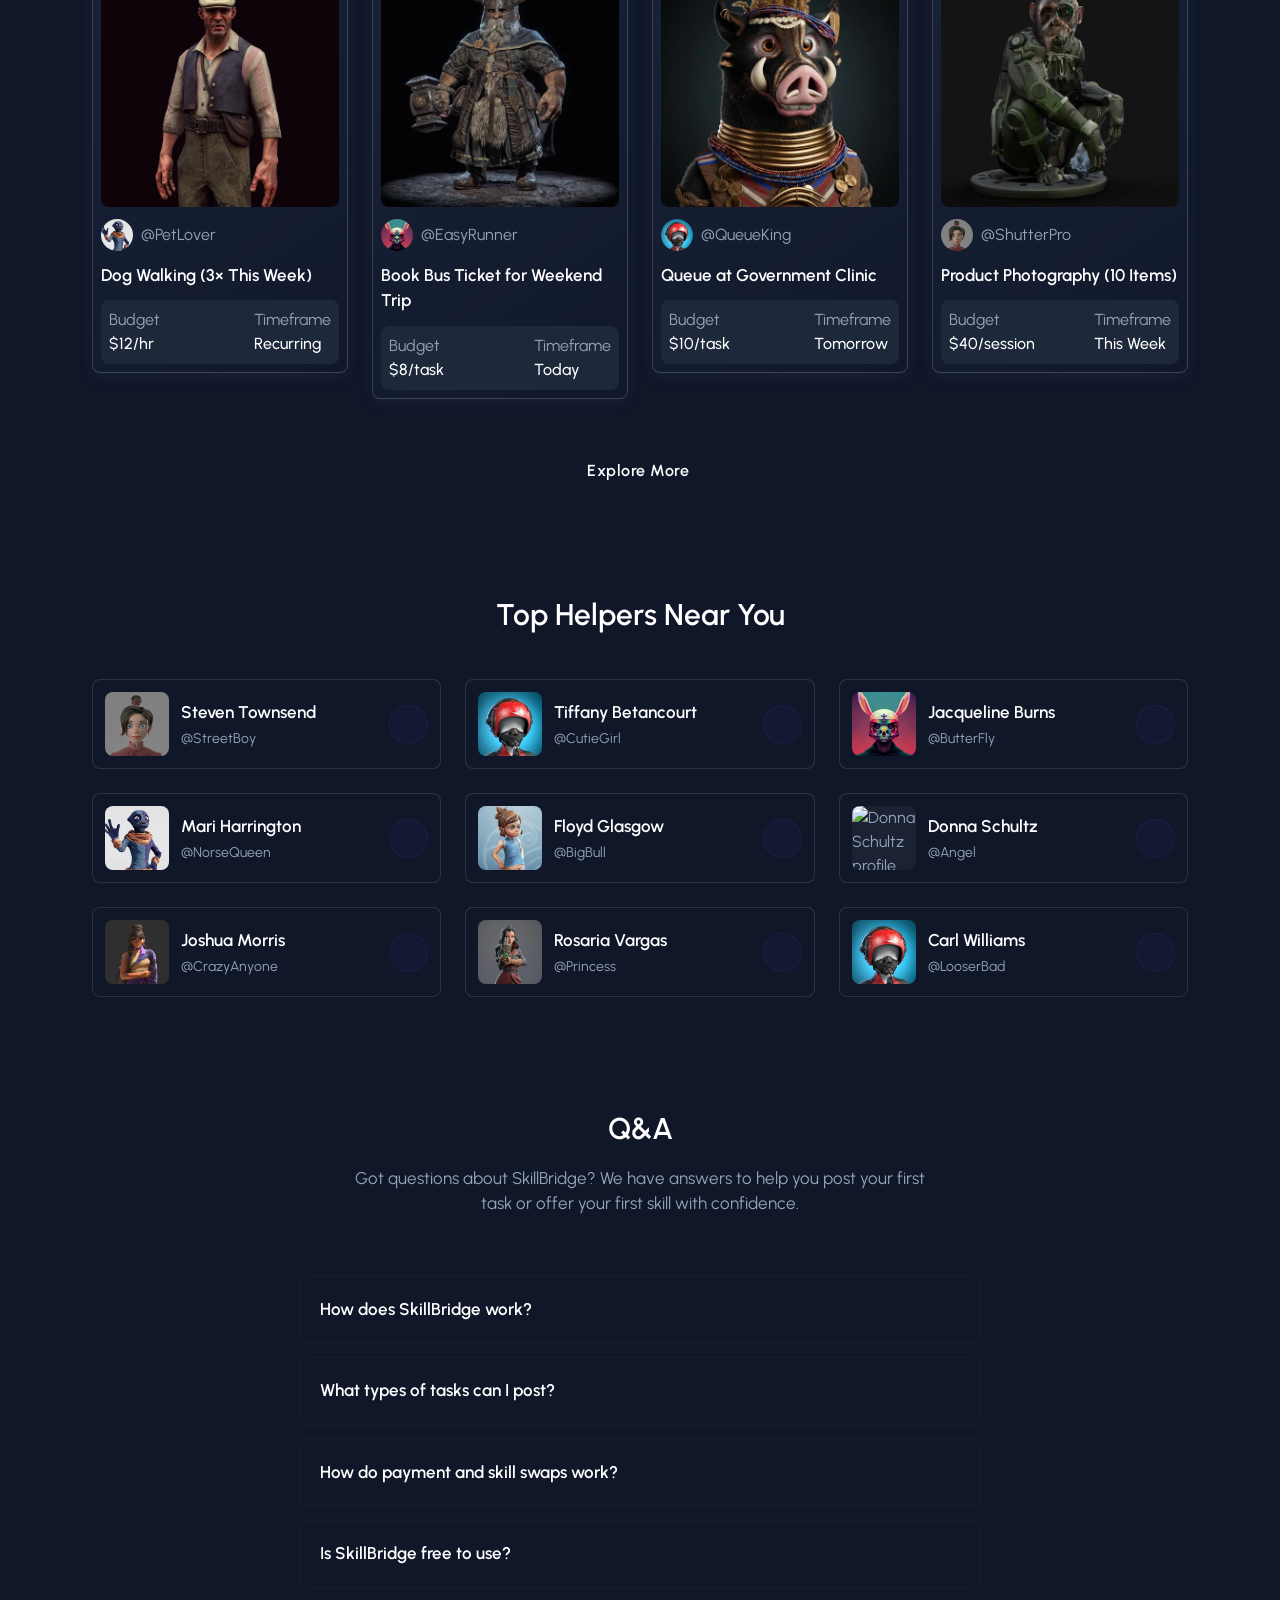
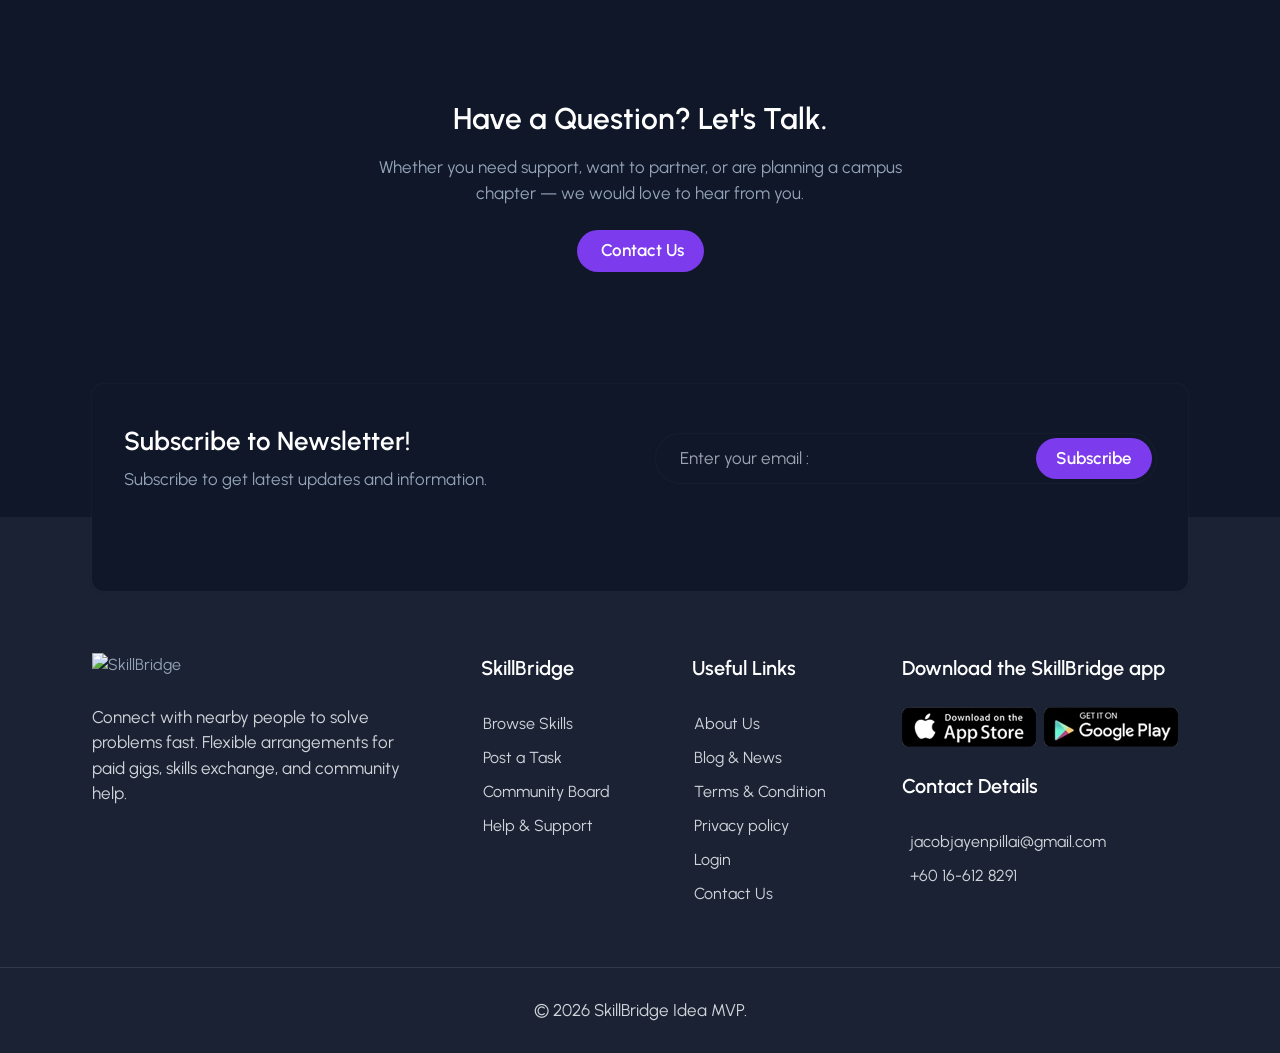
==== commit 9c331147: "Add task detail page, helper profiles, newsletter, mark-done, WebP images - task.html: task detail p" ====
--- a/index.html
+++ b/index.html
@@ -163,7 +163,7 @@
                         class="logo-small"
                     />
                     <img
-                        src="./assets/images/skillbridge_logoss.png"
+                        src="./assets/images/skillbridge_logoss.webp"
                         width="126"
                         height="28"
                         alt="SkillBridge home"
@@ -230,7 +230,7 @@
                         aria-label="SkillBridge account: Jane Doe"
                     >
                         <img
-                            src="./assets/images/profile.jpg"
+                            src="./assets/images/profile.webp"
                             width="50"
                             height="50"
                             alt="Jane Doe"
@@ -454,7 +454,7 @@
                             >
                                 <figure class="trust-photo trust-photo-lg">
                                     <img
-                                        src="./assets/images/avatar-1.jpg"
+                                        src="./assets/images/avatar-1.webp"
                                         alt="A SkillBridge community helper"
                                         loading="lazy"
                                         width="220"
@@ -464,7 +464,7 @@
                                 </figure>
                                 <figure class="trust-photo trust-photo-sm">
                                     <img
-                                        src="./assets/images/avatar-2.jpg"
+                                        src="./assets/images/avatar-2.webp"
                                         alt="A SkillBridge member"
                                         loading="lazy"
                                         width="140"
@@ -474,7 +474,7 @@
                                 </figure>
                                 <figure class="trust-photo trust-photo-sm">
                                     <img
-                                        src="./assets/images/avatar-4.jpg"
+                                        src="./assets/images/avatar-4.webp"
                                         alt="A SkillBridge student helper"
                                         loading="lazy"
                                         width="140"
@@ -484,7 +484,7 @@
                                 </figure>
                                 <figure class="trust-photo trust-photo-lg">
                                     <img
-                                        src="./assets/images/avatar-8.jpg"
+                                        src="./assets/images/avatar-8.webp"
                                         alt="A SkillBridge small business user"
                                         loading="lazy"
                                         width="220"
@@ -583,7 +583,7 @@
                                             style="--width: 500; --height: 500"
                                         >
                                             <img
-                                                src="./assets/images/showcase-1.jpg"
+                                                src="./assets/images/showcase-1.webp"
                                                 width="500"
                                                 height="500"
                                                 loading="lazy"
@@ -595,7 +595,7 @@
                                         <div class="card-content">
                                             <div class="card-profile">
                                                 <img
-                                                    src="./assets/images/avatar-1.jpg"
+                                                    src="./assets/images/avatar-1.webp"
                                                     width="64"
                                                     height="64"
                                                     loading="lazy"
@@ -635,7 +635,7 @@
                                             style="--width: 500; --height: 500"
                                         >
                                             <img
-                                                src="./assets/images/showcase-2.jpg"
+                                                src="./assets/images/showcase-2.webp"
                                                 width="500"
                                                 height="500"
                                                 loading="lazy"
@@ -647,7 +647,7 @@
                                         <div class="card-content">
                                             <div class="card-profile">
                                                 <img
-                                                    src="./assets/images/avatar-2.jpg"
+                                                    src="./assets/images/avatar-2.webp"
                                                     width="64"
                                                     height="64"
                                                     loading="lazy"
@@ -687,7 +687,7 @@
                                             style="--width: 500; --height: 500"
                                         >
                                             <img
-                                                src="./assets/images/showcase-3.jpg"
+                                                src="./assets/images/showcase-3.webp"
                                                 width="500"
                                                 height="500"
                                                 loading="lazy"
@@ -699,7 +699,7 @@
                                         <div class="card-content">
                                             <div class="card-profile">
                                                 <img
-                                                    src="./assets/images/avatar-3.jpg"
+                                                    src="./assets/images/avatar-3.webp"
                                                     width="64"
                                                     height="64"
                                                     loading="lazy"
@@ -739,7 +739,7 @@
                                             style="--width: 500; --height: 500"
                                         >
                                             <img
-                                                src="./assets/images/showcase-4.jpg"
+                                                src="./assets/images/showcase-4.webp"
                                                 width="500"
                                                 height="500"
                                                 loading="lazy"
@@ -751,7 +751,7 @@
                                         <div class="card-content">
                                             <div class="card-profile">
                                                 <img
-                                                    src="./assets/images/avatar-4.jpg"
+                                                    src="./assets/images/avatar-4.webp"
                                                     width="64"
                                                     height="64"
                                                     loading="lazy"
@@ -792,7 +792,7 @@
                                             style="--width: 500; --height: 500"
                                         >
                                             <img
-                                                src="./assets/images/showcase-5.jpg"
+                                                src="./assets/images/showcase-5.webp"
                                                 width="500"
                                                 height="500"
                                                 loading="lazy"
@@ -804,7 +804,7 @@
                                         <div class="card-content">
                                             <div class="card-profile">
                                                 <img
-                                                    src="./assets/images/avatar-5.jpg"
+                                                    src="./assets/images/avatar-5.webp"
                                                     width="64"
                                                     height="64"
                                                     loading="lazy"
@@ -976,7 +976,7 @@
 
                                     <div class="card-profile">
                                         <img
-                                            src="./assets/images/avatar-8.jpg"
+                                            src="./assets/images/avatar-8.webp"
                                             width="32"
                                             height="32"
                                             loading="lazy"
@@ -1022,7 +1022,7 @@
                                         style="--width: 500; --height: 500"
                                     >
                                         <img
-                                            src="./assets/images/showcase-7.jpg"
+                                            src="./assets/images/showcase-7.webp"
                                             width="500"
                                             height="500"
                                             loading="lazy"
@@ -1045,7 +1045,7 @@
 
                                     <div class="card-profile">
                                         <img
-                                            src="./assets/images/avatar-7.jpg"
+                                            src="./assets/images/avatar-7.webp"
                                             width="32"
                                             height="32"
                                             loading="lazy"
@@ -1164,7 +1164,7 @@
                                         style="--width: 500; --height: 500"
                                     >
                                         <img
-                                            src="./assets/images/showcase-5.jpg"
+                                            src="./assets/images/showcase-5.webp"
                                             width="500"
                                             height="500"
                                             loading="lazy"
@@ -1187,7 +1187,7 @@
 
                                     <div class="card-profile">
                                         <img
-                                            src="./assets/images/avatar-5.jpg"
+                                            src="./assets/images/avatar-5.webp"
                                             width="32"
                                             height="32"
                                             loading="lazy"
@@ -1235,7 +1235,7 @@
                                         style="--width: 500; --height: 500"
                                     >
                                         <img
-                                            src="./assets/images/showcase-4.jpg"
+                                            src="./assets/images/showcase-4.webp"
                                             width="500"
                                             height="500"
                                             loading="lazy"
@@ -1258,7 +1258,7 @@
 
                                     <div class="card-profile">
                                         <img
-                                            src="./assets/images/avatar-4.jpg"
+                                            src="./assets/images/avatar-4.webp"
                                             width="32"
                                             height="32"
                                             loading="lazy"
@@ -1306,7 +1306,7 @@
                                         style="--width: 500; --height: 500"
                                     >
                                         <img
-                                            src="./assets/images/showcase-3.jpg"
+                                            src="./assets/images/showcase-3.webp"
                                             width="500"
                                             height="500"
                                             loading="lazy"
@@ -1329,7 +1329,7 @@
 
                                     <div class="card-profile">
                                         <img
-                                            src="./assets/images/avatar-3.jpg"
+                                            src="./assets/images/avatar-3.webp"
                                             width="32"
                                             height="32"
                                             loading="lazy"
@@ -1377,7 +1377,7 @@
                                         style="--width: 500; --height: 500"
                                     >
                                         <img
-                                            src="./assets/images/showcase-2.jpg"
+                                            src="./assets/images/showcase-2.webp"
                                             width="500"
                                             height="500"
                                             loading="lazy"
@@ -1400,7 +1400,7 @@
 
                                     <div class="card-profile">
                                         <img
-                                            src="./assets/images/avatar-2.jpg"
+                                            src="./assets/images/avatar-2.webp"
                                             width="32"
                                             height="32"
                                             loading="lazy"
@@ -1450,7 +1450,7 @@
                                         style="--width: 500; --height: 500"
                                     >
                                         <img
-                                            src="./assets/images/showcase-1.jpg"
+                                            src="./assets/images/showcase-1.webp"
                                             width="500"
                                             height="500"
                                             loading="lazy"
@@ -1473,7 +1473,7 @@
 
                                     <div class="card-profile">
                                         <img
-                                            src="./assets/images/avatar-1.jpg"
+                                            src="./assets/images/avatar-1.webp"
                                             width="32"
                                             height="32"
                                             loading="lazy"
@@ -1552,7 +1552,7 @@
                                 <div class="seller-card card">
                                     <figure class="card-banner">
                                         <img
-                                            src="./assets/images/avatar-1.jpg"
+                                            src="./assets/images/avatar-1.webp"
                                             width="64"
                                             height="64"
                                             loading="lazy"
@@ -1592,7 +1592,7 @@
                                 <div class="seller-card card">
                                     <figure class="card-banner">
                                         <img
-                                            src="./assets/images/avatar-2.jpg"
+                                            src="./assets/images/avatar-2.webp"
                                             width="64"
                                             height="64"
                                             loading="lazy"
@@ -1632,7 +1632,7 @@
                                 <div class="seller-card card">
                                     <figure class="card-banner">
                                         <img
-                                            src="./assets/images/avatar-3.jpg"
+                                            src="./assets/images/avatar-3.webp"
                                             width="64"
                                             height="64"
                                             loading="lazy"
@@ -1672,7 +1672,7 @@
                                 <div class="seller-card card">
                                     <figure class="card-banner">
                                         <img
-                                            src="./assets/images/avatar-4.jpg"
+                                            src="./assets/images/avatar-4.webp"
                                             width="64"
                                             height="64"
                                             loading="lazy"
@@ -1712,7 +1712,7 @@
                                 <div class="seller-card card">
                                     <figure class="card-banner">
                                         <img
-                                            src="./assets/images/avatar-5.jpg"
+                                            src="./assets/images/avatar-5.webp"
                                             width="64"
                                             height="64"
                                             loading="lazy"
@@ -1790,7 +1790,7 @@
                                 <div class="seller-card card">
                                     <figure class="card-banner">
                                         <img
-                                            src="./assets/images/avatar-7.jpg"
+                                            src="./assets/images/avatar-7.webp"
                                             width="64"
                                             height="64"
                                             loading="lazy"
@@ -1830,7 +1830,7 @@
                                 <div class="seller-card card">
                                     <figure class="card-banner">
                                         <img
-                                            src="./assets/images/avatar-8.jpg"
+                                            src="./assets/images/avatar-8.webp"
                                             width="64"
                                             height="64"
                                             loading="lazy"
@@ -1870,7 +1870,7 @@
                                 <div class="seller-card card">
                                     <figure class="card-banner">
                                         <img
-                                            src="./assets/images/avatar-2.jpg"
+                                            src="./assets/images/avatar-2.webp"
                                             width="64"
                                             height="64"
                                             loading="lazy"
@@ -2078,19 +2078,23 @@
                                 </p>
                             </div>
 
-                            <div class="input-wrapper">
+                            <form class="input-wrapper" id="newsletterForm" novalidate>
                                 <input
                                     type="email"
                                     name="email_address"
+                                    id="newsletterEmail"
                                     placeholder="Enter your email :"
                                     required
                                     class="input-field"
+                                    autocomplete="email"
                                 />
 
-                                <button class="btn btn-primary">
+                                <button class="btn btn-primary" type="submit" id="newsletterBtn">
                                     Subscribe
                                 </button>
-                            </div>
+                            </form>
+                            <p id="newsletterStatus" role="status" aria-live="polite"
+                               style="font-size:1.3rem;min-height:18px;margin-top:8px;text-align:center"></p>
 
                             <ion-icon
                                 name="mail-open-outline"
@@ -2245,7 +2249,7 @@
                             <li class="footer-list-item">
                                 <a href="#">
                                     <img
-                                        src="./assets/images/appstore.png"
+                                        src="./assets/images/appstore.webp"
                                         width="134"
                                         height="40"
                                         loading="lazy"
@@ -2255,7 +2259,7 @@
 
                                 <a href="#">
                                     <img
-                                        src="./assets/images/playstore.png"
+                                        src="./assets/images/playstore.webp"
                                         width="134"
                                         height="40"
                                         loading="lazy"
@@ -2355,6 +2359,45 @@
         <script type="module" src="./assets/js/auth.js"></script>
         <script type="module" src="./assets/js/tasks.js"></script>
 
+        <script type="module">
+            const form = document.getElementById("newsletterForm");
+            const emailEl = document.getElementById("newsletterEmail");
+            const btn = document.getElementById("newsletterBtn");
+            const status = document.getElementById("newsletterStatus");
+
+            if (form) {
+                form.addEventListener("submit", async (e) => {
+                    e.preventDefault();
+                    const email = (emailEl && emailEl.value) || "";
+                    if (!email || !/^[^\s@]+@[^\s@]+\.[^\s@]+$/.test(email)) {
+                        status.textContent = "Please enter a valid email address.";
+                        status.style.color = "hsl(0,72%,70%)";
+                        return;
+                    }
+                    const tasks = window.SkillBridgeTasks;
+                    btn.disabled = true;
+                    status.textContent = "";
+                    try {
+                        if (tasks && tasks.isReady()) {
+                            await tasks.addSubscriber(email);
+                            status.textContent = "You're subscribed — thanks!";
+                        } else {
+                            // Firebase not configured yet — acknowledge gracefully.
+                            await new Promise(r => setTimeout(r, 600));
+                            status.textContent = "Thanks! We'll keep you posted.";
+                        }
+                        status.style.color = "hsl(146,56%,63%)";
+                        form.reset();
+                    } catch (err) {
+                        console.warn("[SkillBridge] newsletter subscribe failed:", err);
+                        status.textContent = "Something went wrong. Please try again.";
+                        status.style.color = "hsl(0,72%,70%)";
+                        btn.disabled = false;
+                    }
+                });
+            }
+        </script>
+
         <!--
     - ionicon link
   -->
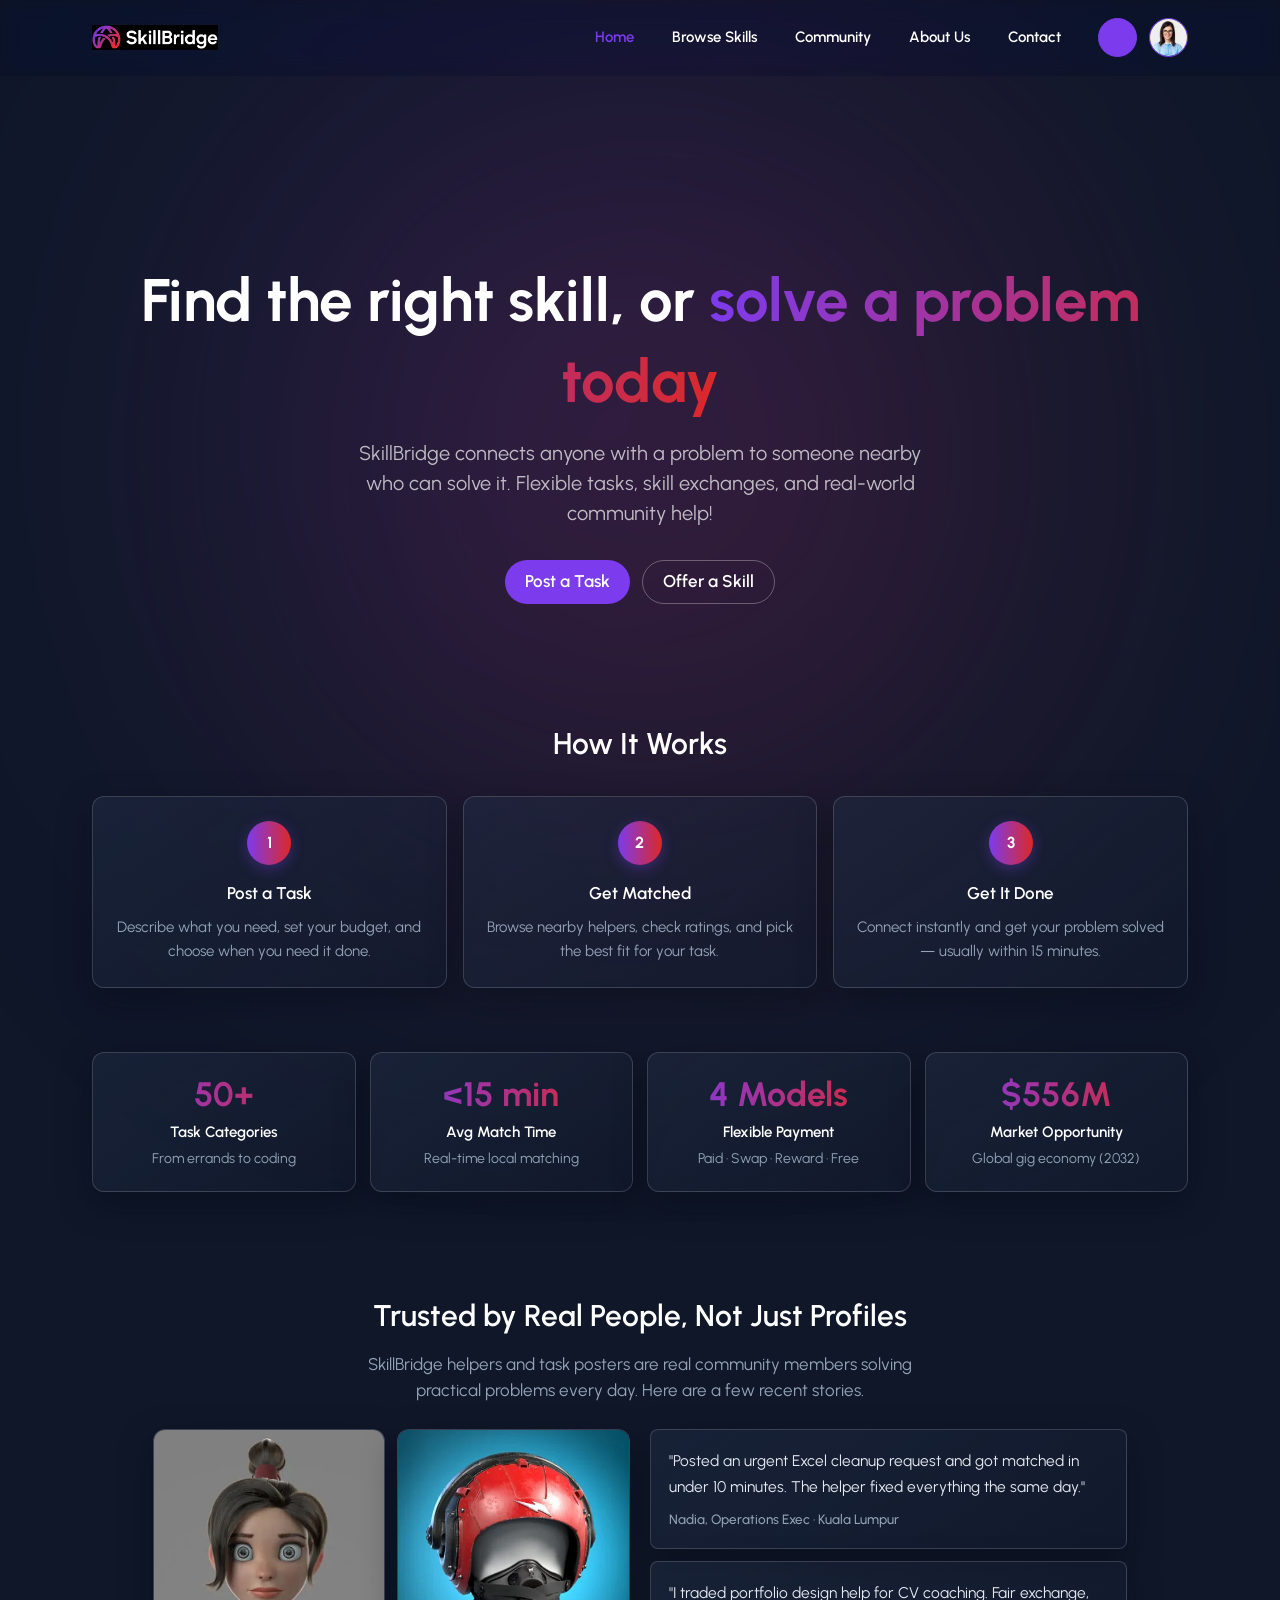
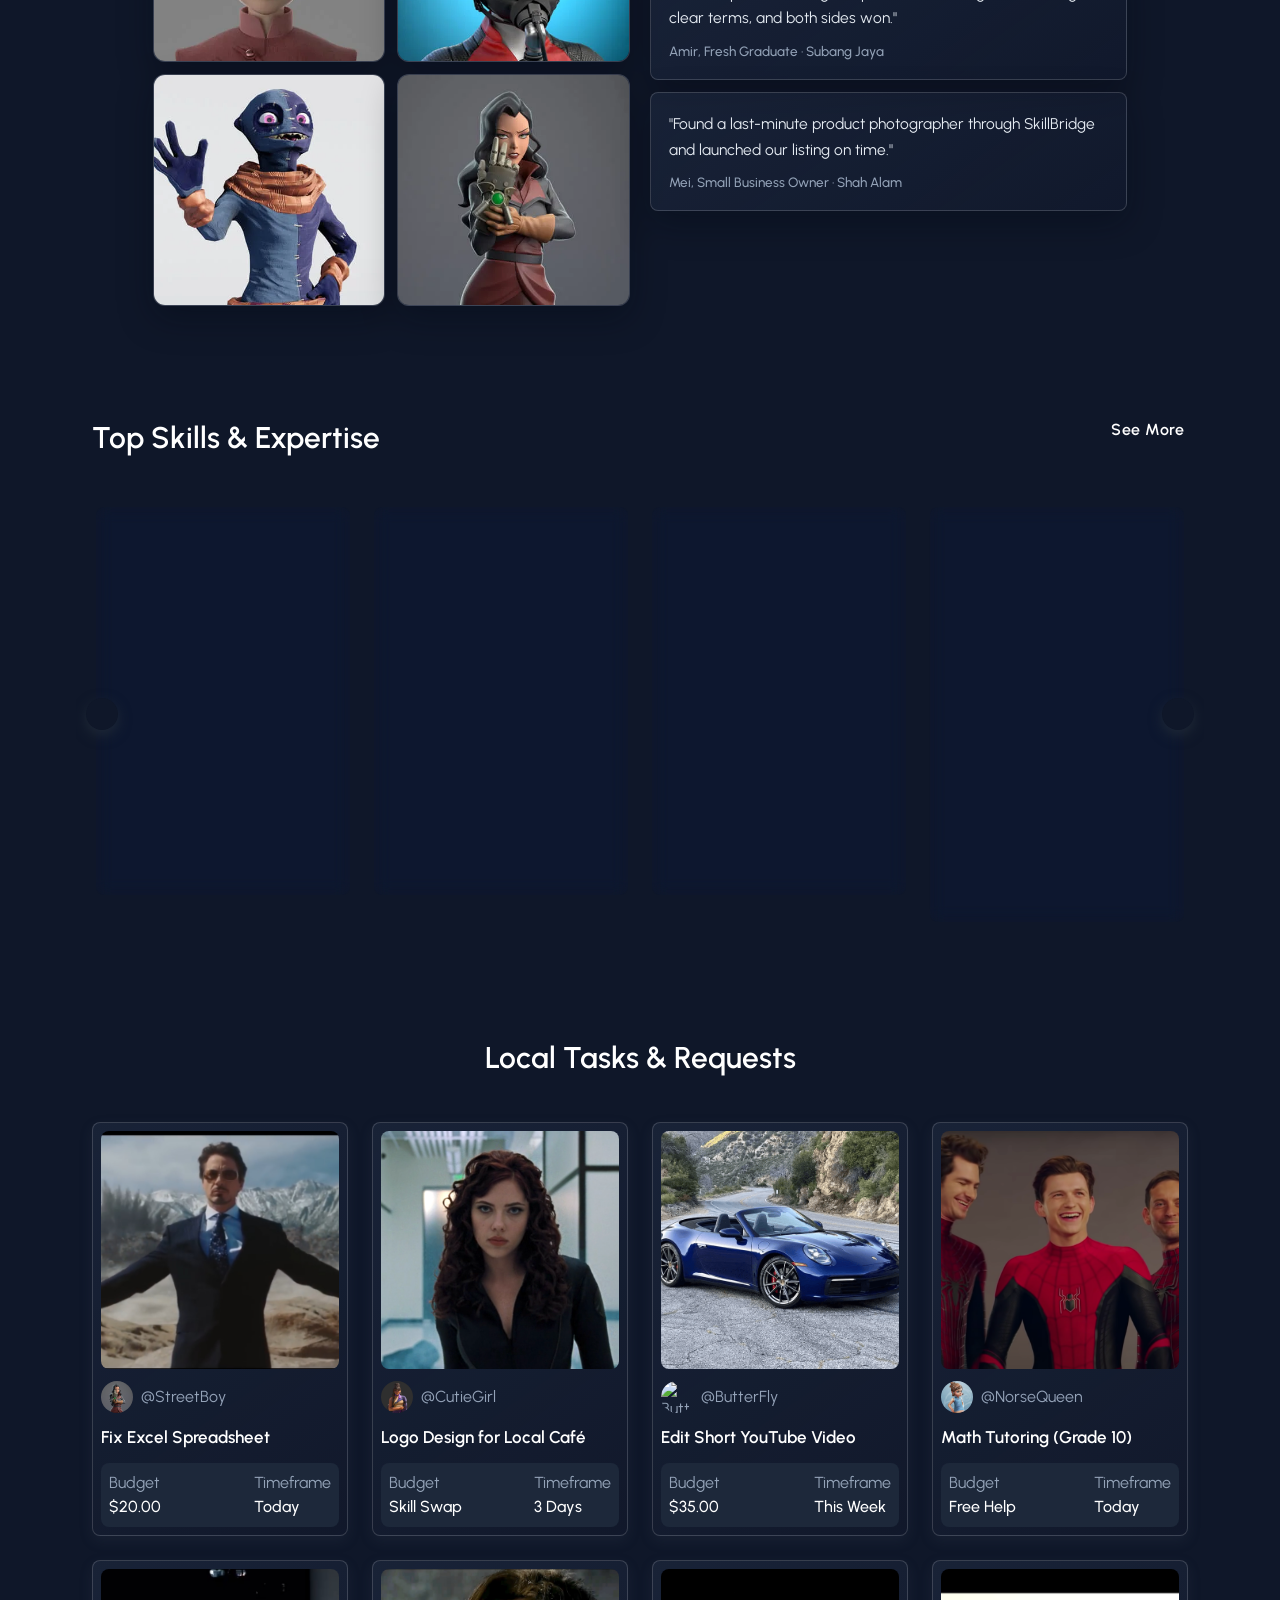
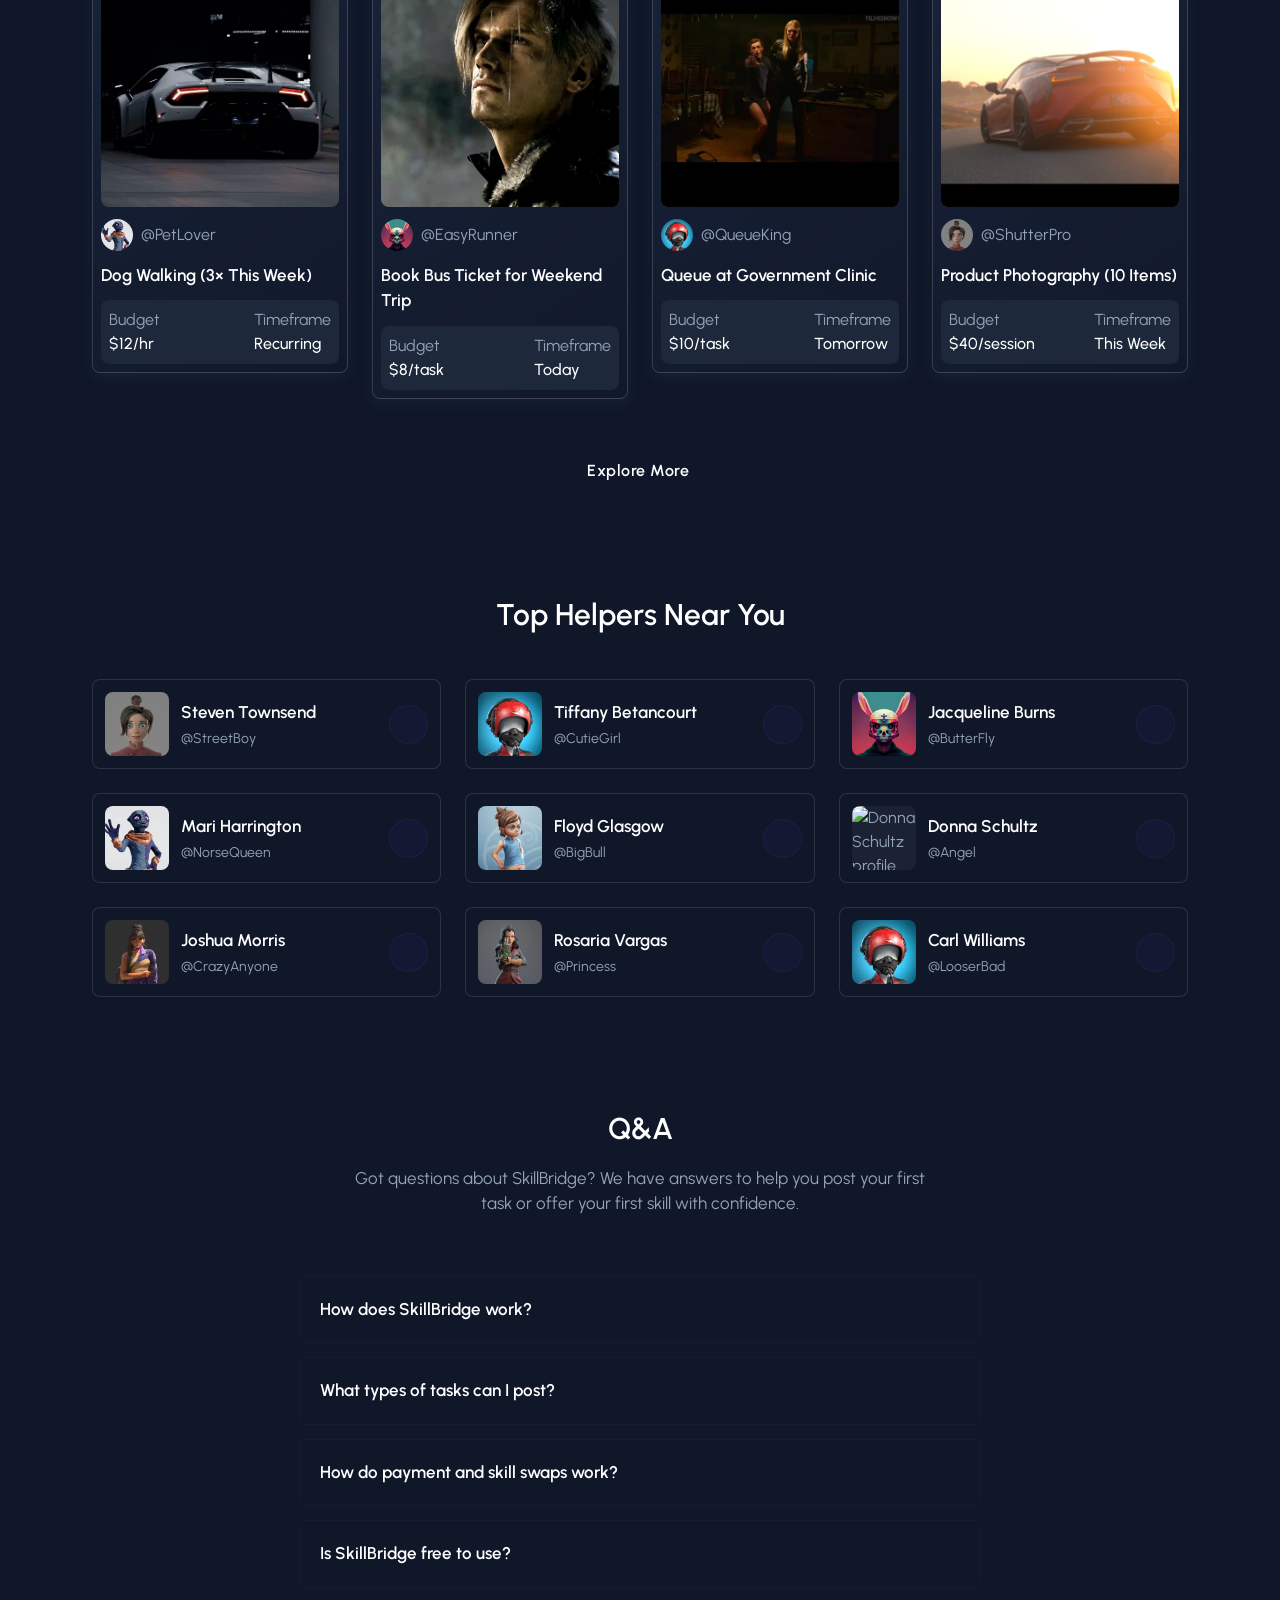
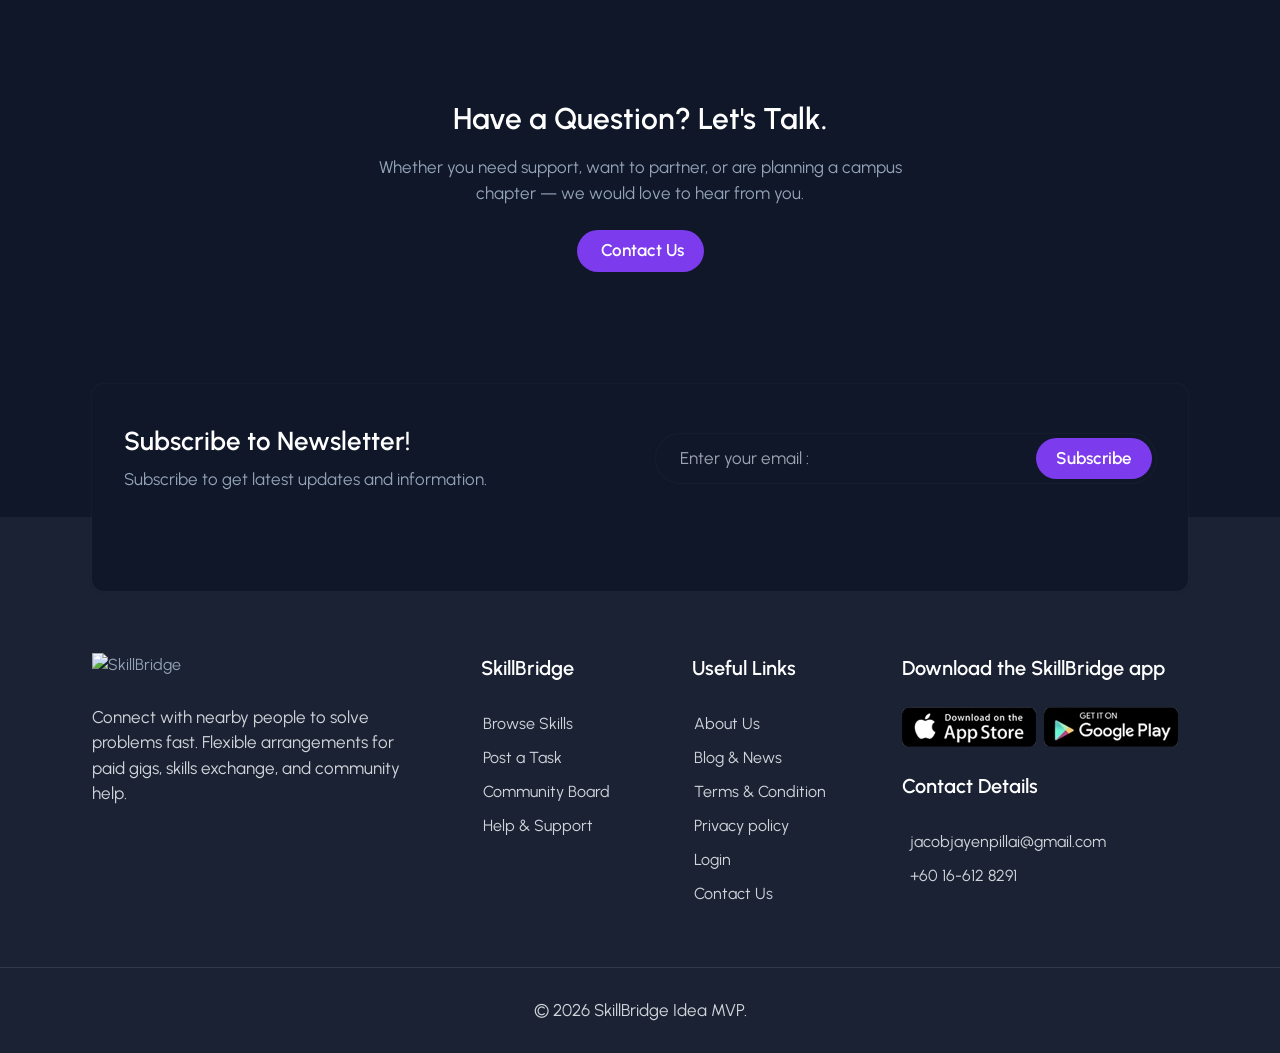
==== commit 07ec657b: "Replace homepage card images with new photos across both sections Swap all 8 "Local Tasks & Requests" ====
--- a/index.html
+++ b/index.html
@@ -687,11 +687,11 @@
                                             style="--width: 500; --height: 500"
                                         >
                                             <img
-                                                src="./assets/images/showcase-3.webp"
+                                                src="./assets/images/meganhq720.jpg"
                                                 width="500"
                                                 height="500"
                                                 loading="lazy"
-                                                alt="Sports Collection"
+                                                alt="Tutoring & Coaching"
                                                 class="img-cover"
                                             />
                                         </figure>
@@ -739,7 +739,7 @@
                                             style="--width: 500; --height: 500"
                                         >
                                             <img
-                                                src="./assets/images/showcase-4.webp"
+                                                src="./assets/images/dustin-1_orig%28edit%29.jpg"
                                                 width="500"
                                                 height="500"
                                                 loading="lazy"
@@ -792,7 +792,7 @@
                                             style="--width: 500; --height: 500"
                                         >
                                             <img
-                                                src="./assets/images/showcase-5.webp"
+                                                src="./assets/images/montagemelderthumbnailv2.png"
                                                 width="500"
                                                 height="500"
                                                 loading="lazy"
@@ -953,11 +953,11 @@
                                         style="--width: 500; --height: 500"
                                     >
                                         <img
-                                            src="./assets/images/showcase-8.gif"
+                                            src="./assets/images/ironmanjericho.jpg"
                                             width="500"
                                             height="500"
                                             loading="lazy"
-                                            alt="Genuine Undead #3902"
+                                            alt="Fix Excel Spreadsheet"
                                             class="img-cover"
                                         />
 
@@ -1022,7 +1022,7 @@
                                         style="--width: 500; --height: 500"
                                     >
                                         <img
-                                            src="./assets/images/showcase-7.webp"
+                                            src="./assets/images/blackwidowimBrhgxmCphJnu2ScCCegT.png"
                                             width="500"
                                             height="500"
                                             loading="lazy"
@@ -1093,7 +1093,7 @@
                                         style="--width: 500; --height: 500"
                                     >
                                         <img
-                                            src="./assets/images/showcase-6.gif"
+                                            src="./assets/images/porsche_911_carrera_s.png"
                                             width="500"
                                             height="500"
                                             loading="lazy"
@@ -1164,7 +1164,7 @@
                                         style="--width: 500; --height: 500"
                                     >
                                         <img
-                                            src="./assets/images/showcase-5.webp"
+                                            src="./assets/images/spider-mans-no-way-home-shoot.png"
                                             width="500"
                                             height="500"
                                             loading="lazy"
@@ -1235,7 +1235,7 @@
                                         style="--width: 500; --height: 500"
                                     >
                                         <img
-                                            src="./assets/images/showcase-4.webp"
+                                            src="./assets/images/lambo%20light.jpg"
                                             width="500"
                                             height="500"
                                             loading="lazy"
@@ -1306,7 +1306,7 @@
                                         style="--width: 500; --height: 500"
                                     >
                                         <img
-                                            src="./assets/images/showcase-3.webp"
+                                            src="./assets/images/tgas-2025-resident-evil-leon-1769613081364_dp2m.jpg"
                                             width="500"
                                             height="500"
                                             loading="lazy"
@@ -1377,7 +1377,7 @@
                                         style="--width: 500; --height: 500"
                                     >
                                         <img
-                                            src="./assets/images/showcase-2.webp"
+                                            src="./assets/images/tomhollandfugir%20de%20mim%20tom%20roast_01_00_50_33.jpg"
                                             width="500"
                                             height="500"
                                             loading="lazy"
@@ -1450,7 +1450,7 @@
                                         style="--width: 500; --height: 500"
                                     >
                                         <img
-                                            src="./assets/images/showcase-1.webp"
+                                            src="./assets/images/sabe%20quebara_01_00_05_30lexus.jpg"
                                             width="500"
                                             height="500"
                                             loading="lazy"
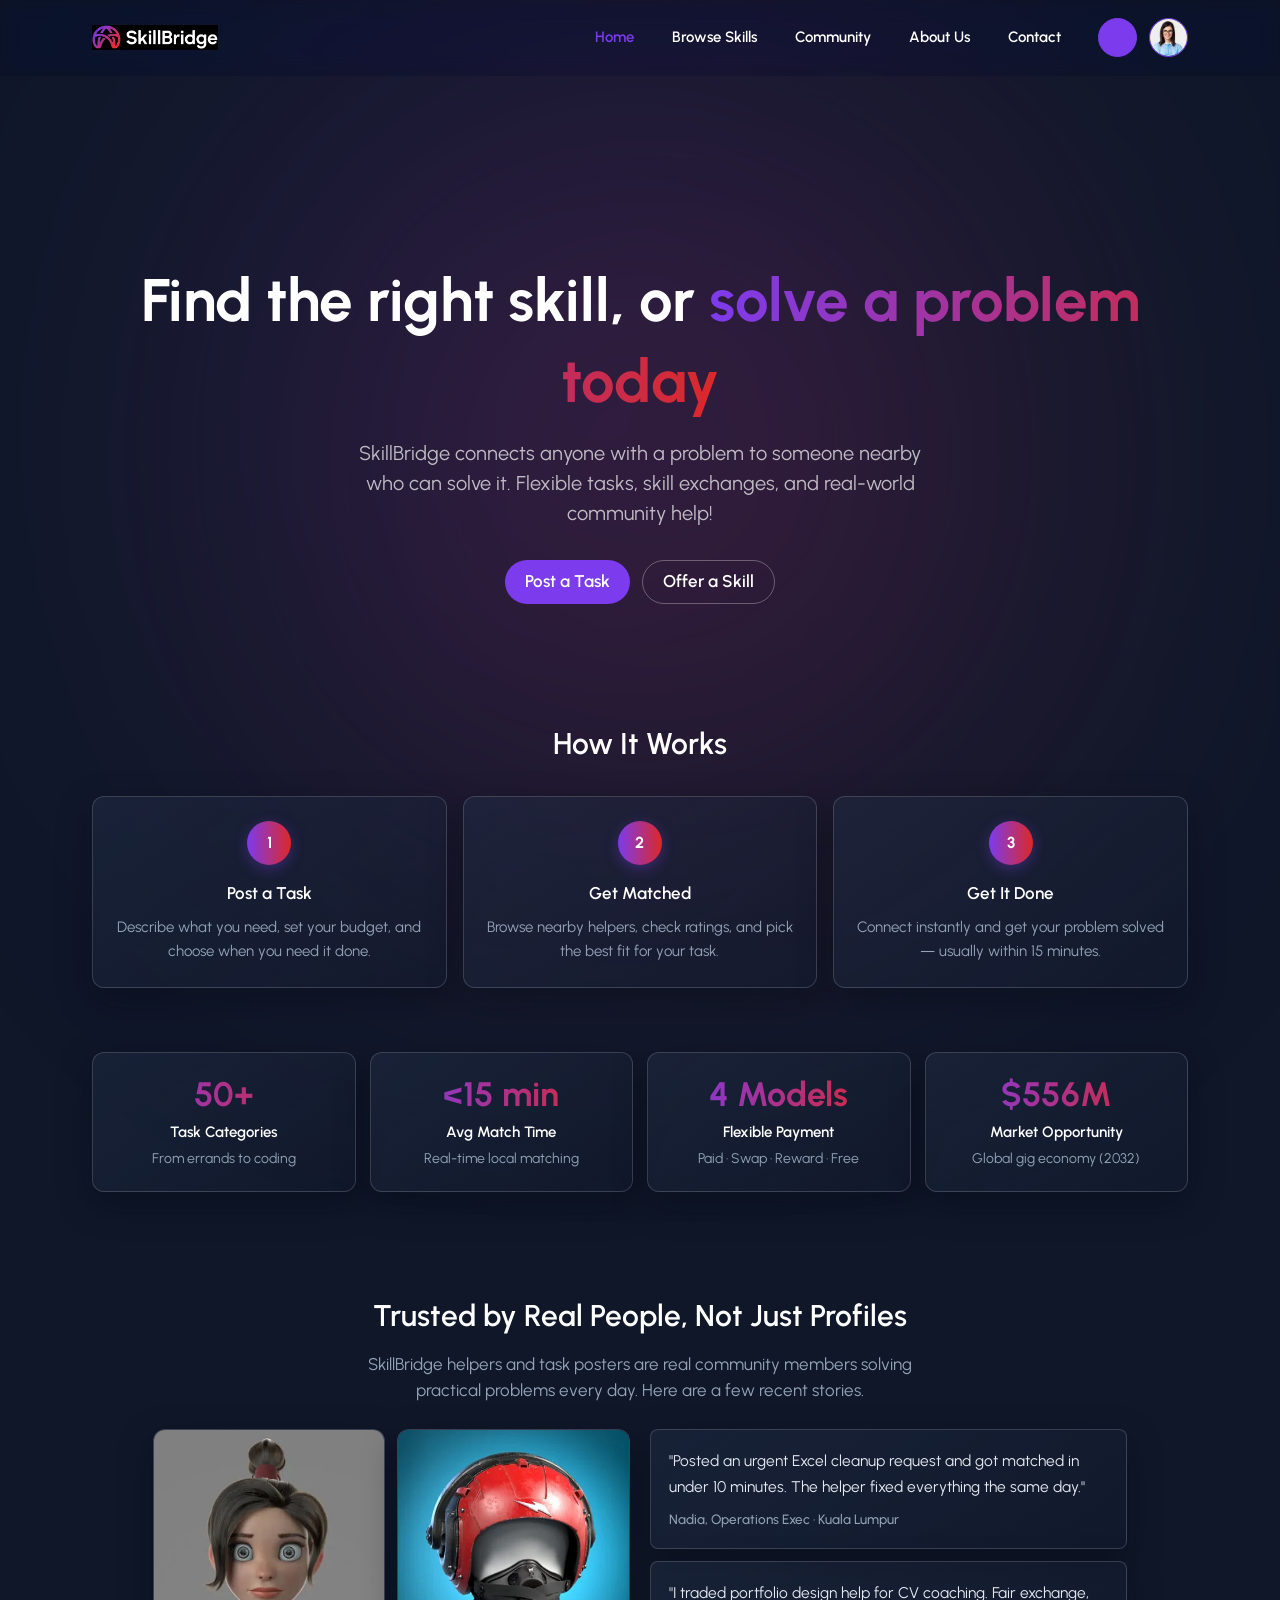
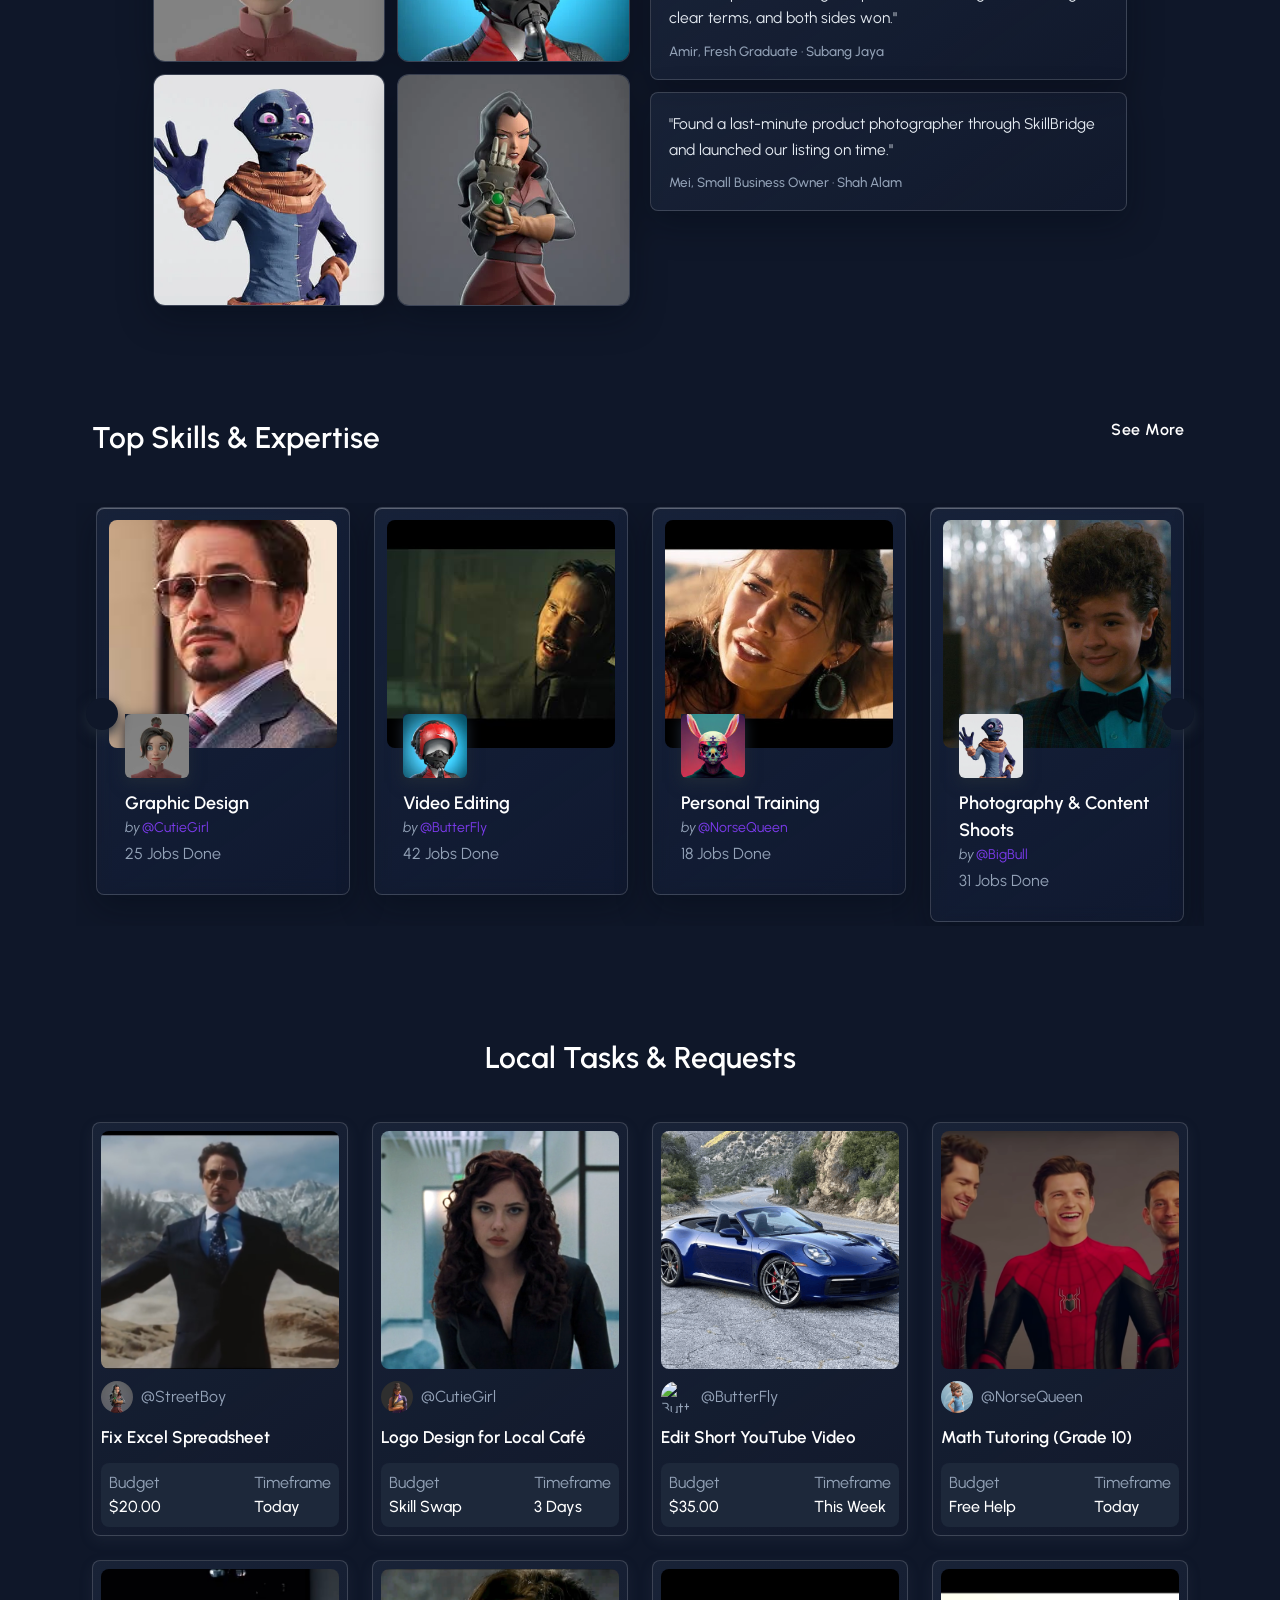
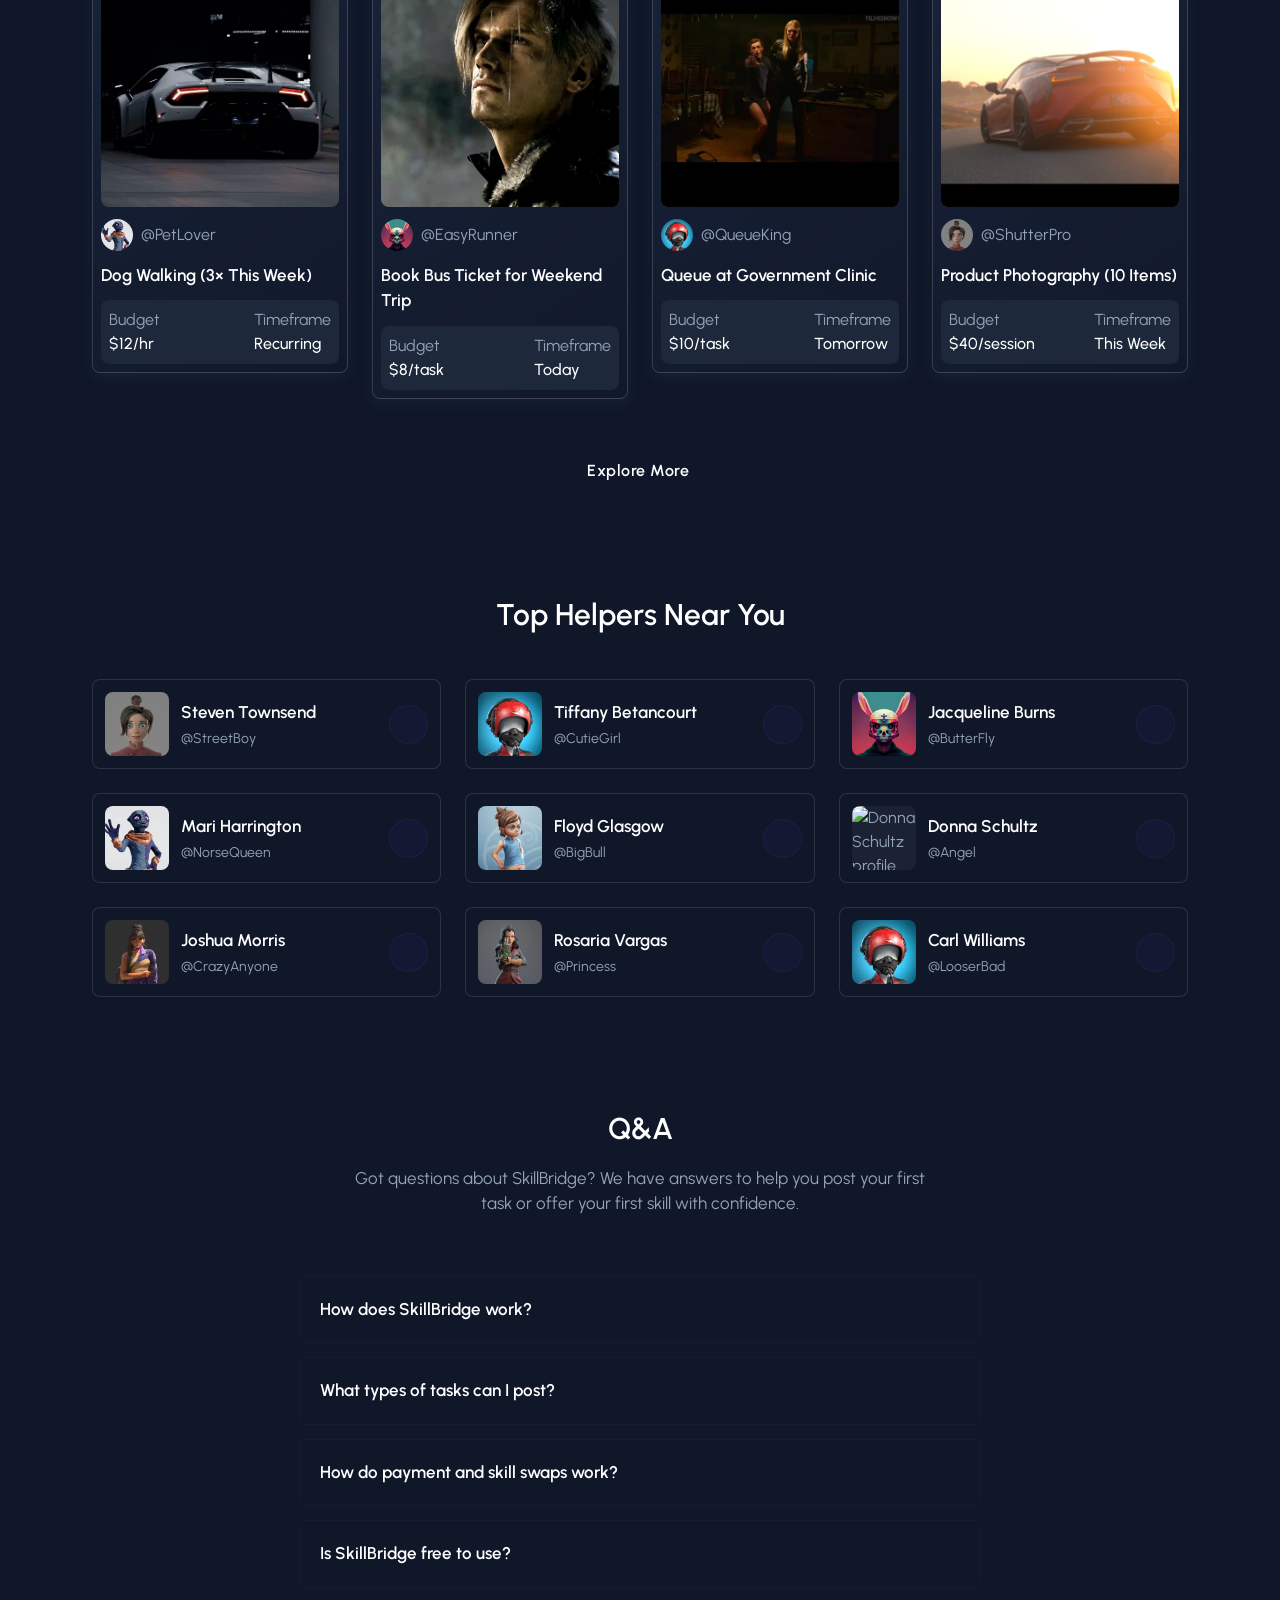
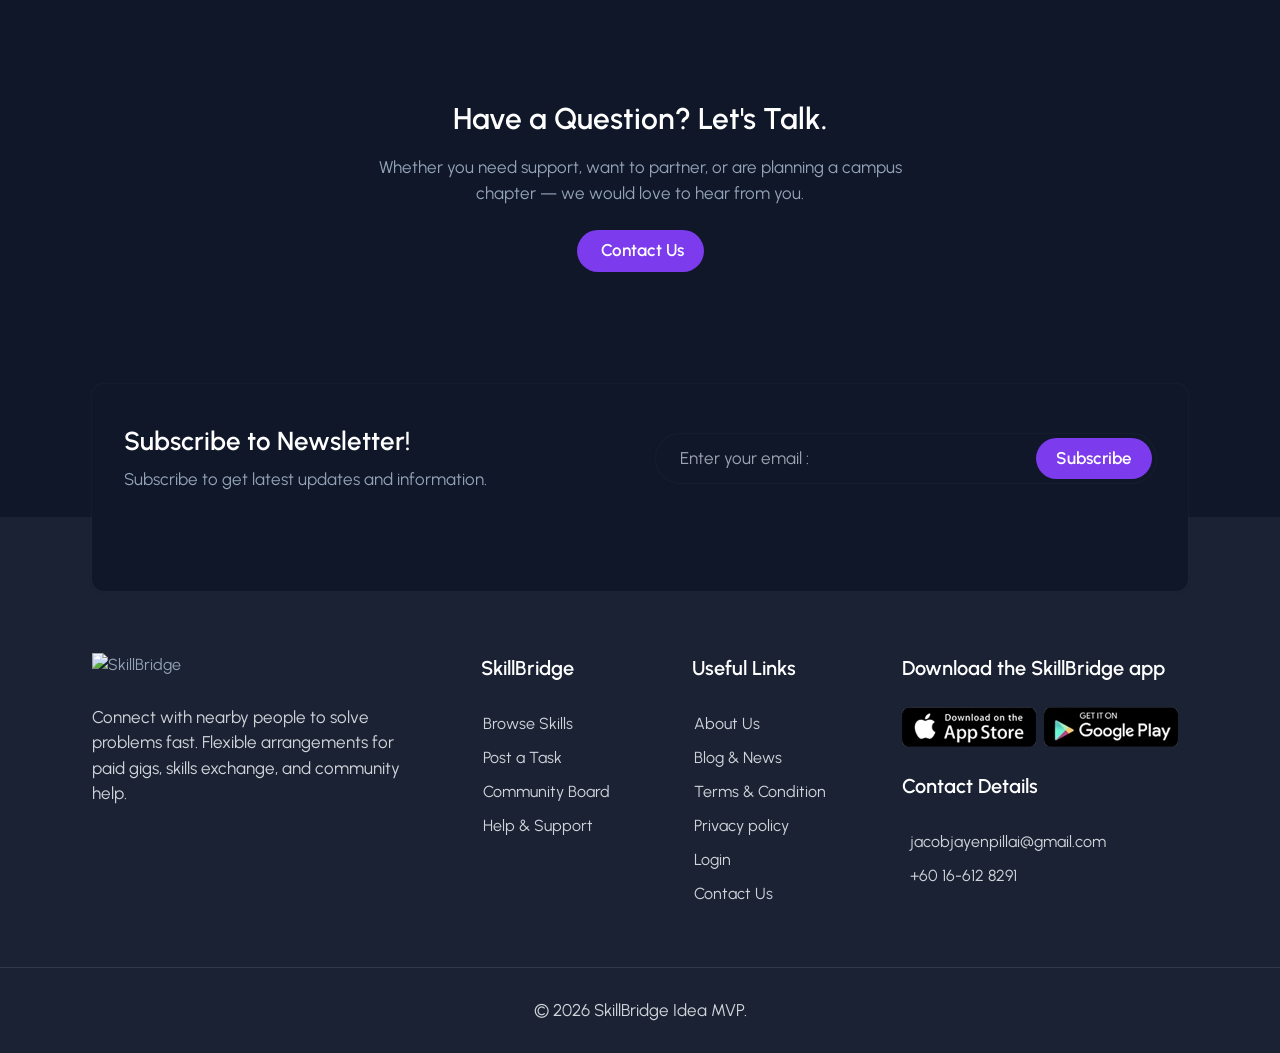
==== commit ac8f8e24: "Replace remaining slider placeholder images with new photos Fills all 6 slots in the Top Skills slid" ====
--- a/index.html
+++ b/index.html
@@ -583,11 +583,11 @@
                                             style="--width: 500; --height: 500"
                                         >
                                             <img
-                                                src="./assets/images/showcase-1.webp"
+                                                src="./assets/images/iron%20man.jpg"
                                                 width="500"
                                                 height="500"
                                                 loading="lazy"
-                                                alt="Digital Collection"
+                                                alt="Iron Man"
                                                 class="img-cover"
                                             />
                                         </figure>
@@ -635,11 +635,11 @@
                                             style="--width: 500; --height: 500"
                                         >
                                             <img
-                                                src="./assets/images/showcase-2.webp"
+                                                src="./assets/images/johnwick.jpg"
                                                 width="500"
                                                 height="500"
                                                 loading="lazy"
-                                                alt="GIF Collection"
+                                                alt="John Wick"
                                                 class="img-cover"
                                             />
                                         </figure>
@@ -845,11 +845,11 @@
                                             style="--width: 500; --height: 500"
                                         >
                                             <img
-                                                src="./assets/images/showcase-6.gif"
+                                                src="./assets/images/funk%20na%20mira_01_00_25_33RE4boat.jpg"
                                                 width="500"
                                                 height="500"
                                                 loading="lazy"
-                                                alt="Motion Graphics & Animation"
+                                                alt="RE4 Boat Scene"
                                                 class="img-cover"
                                             />
                                         </figure>
